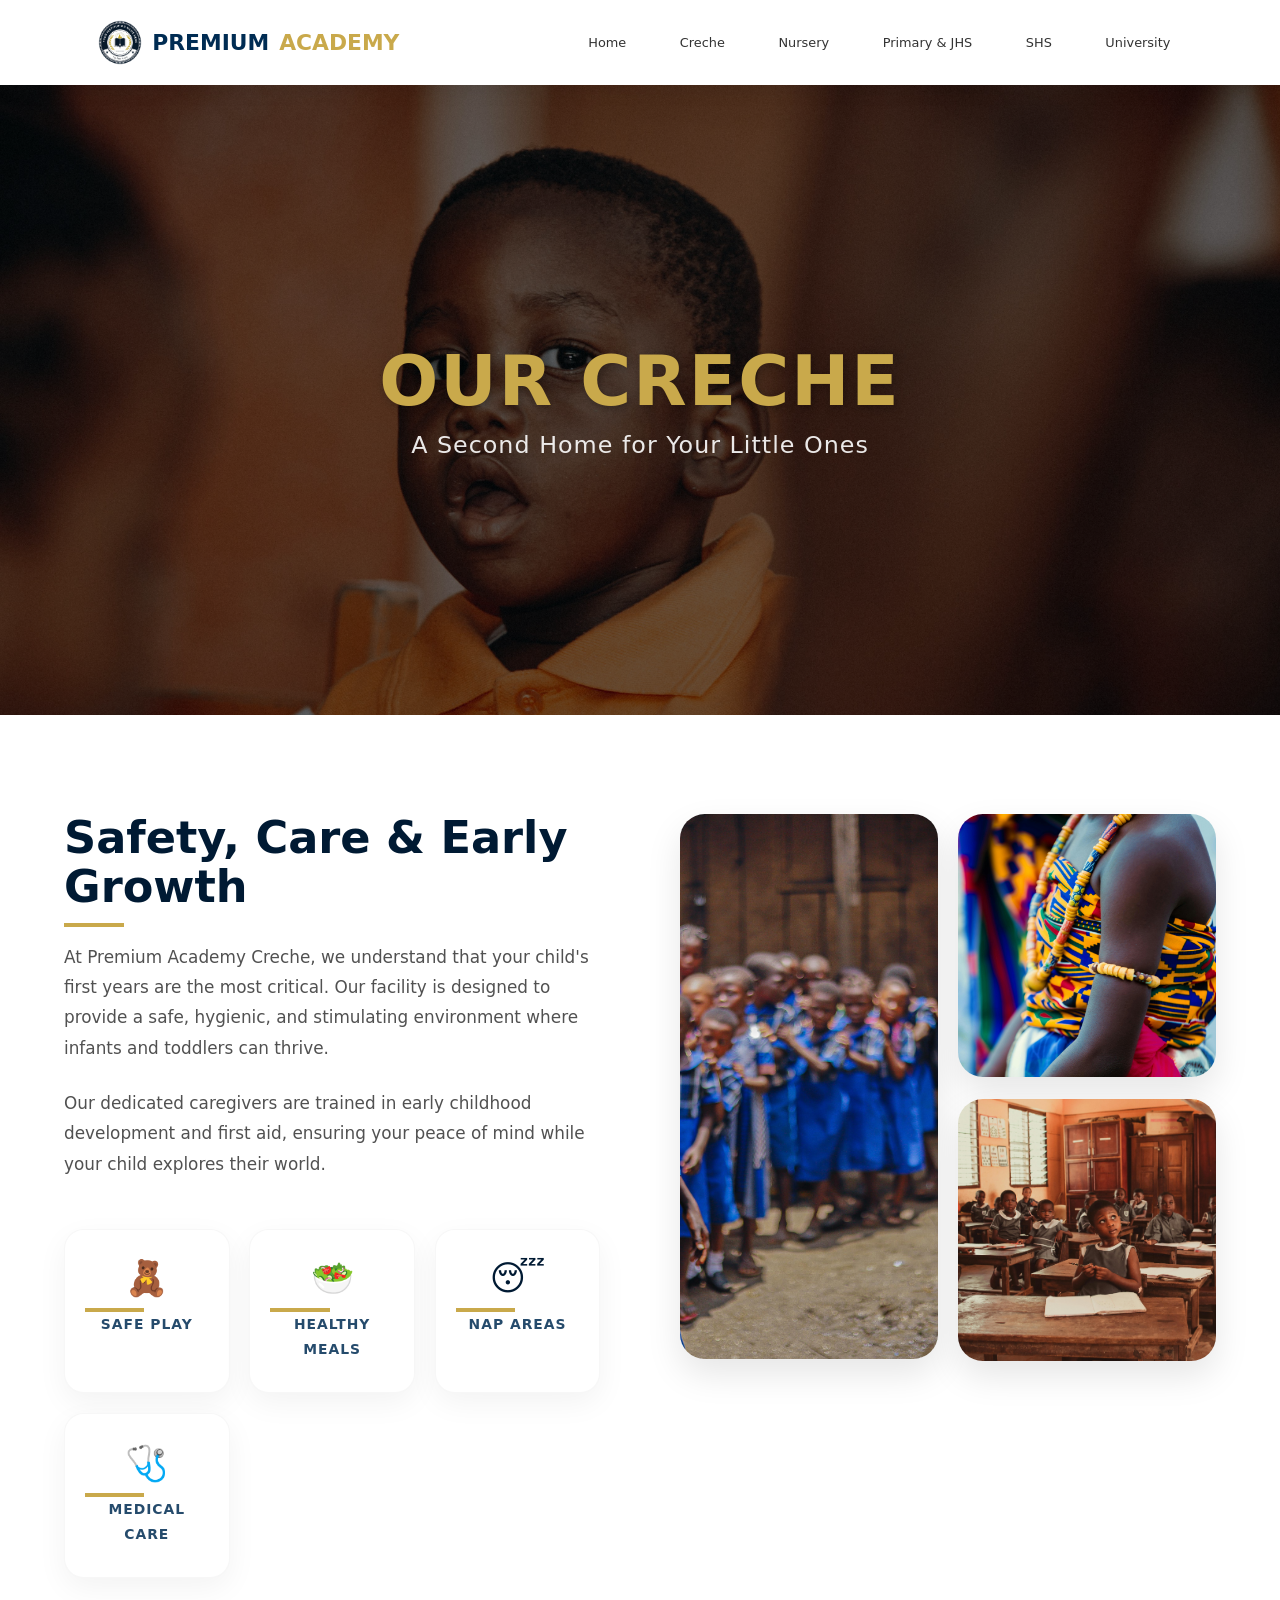
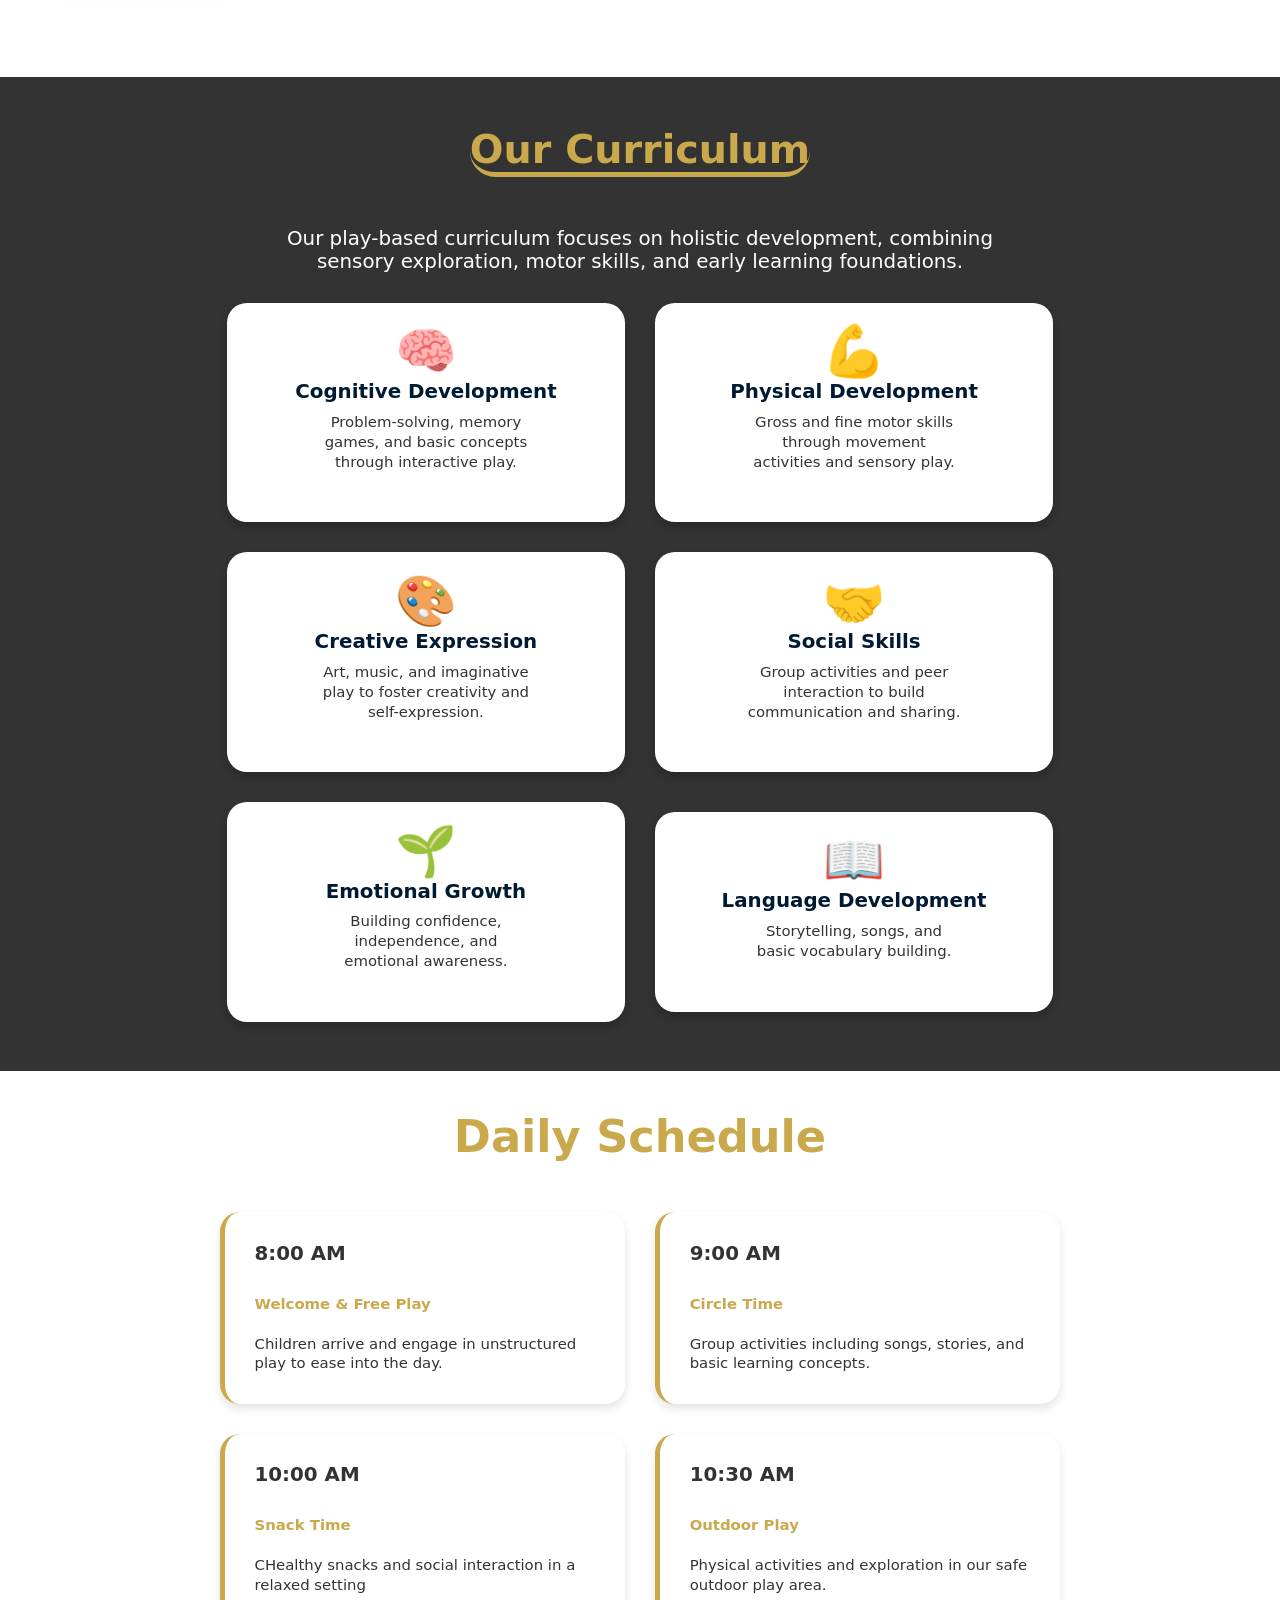
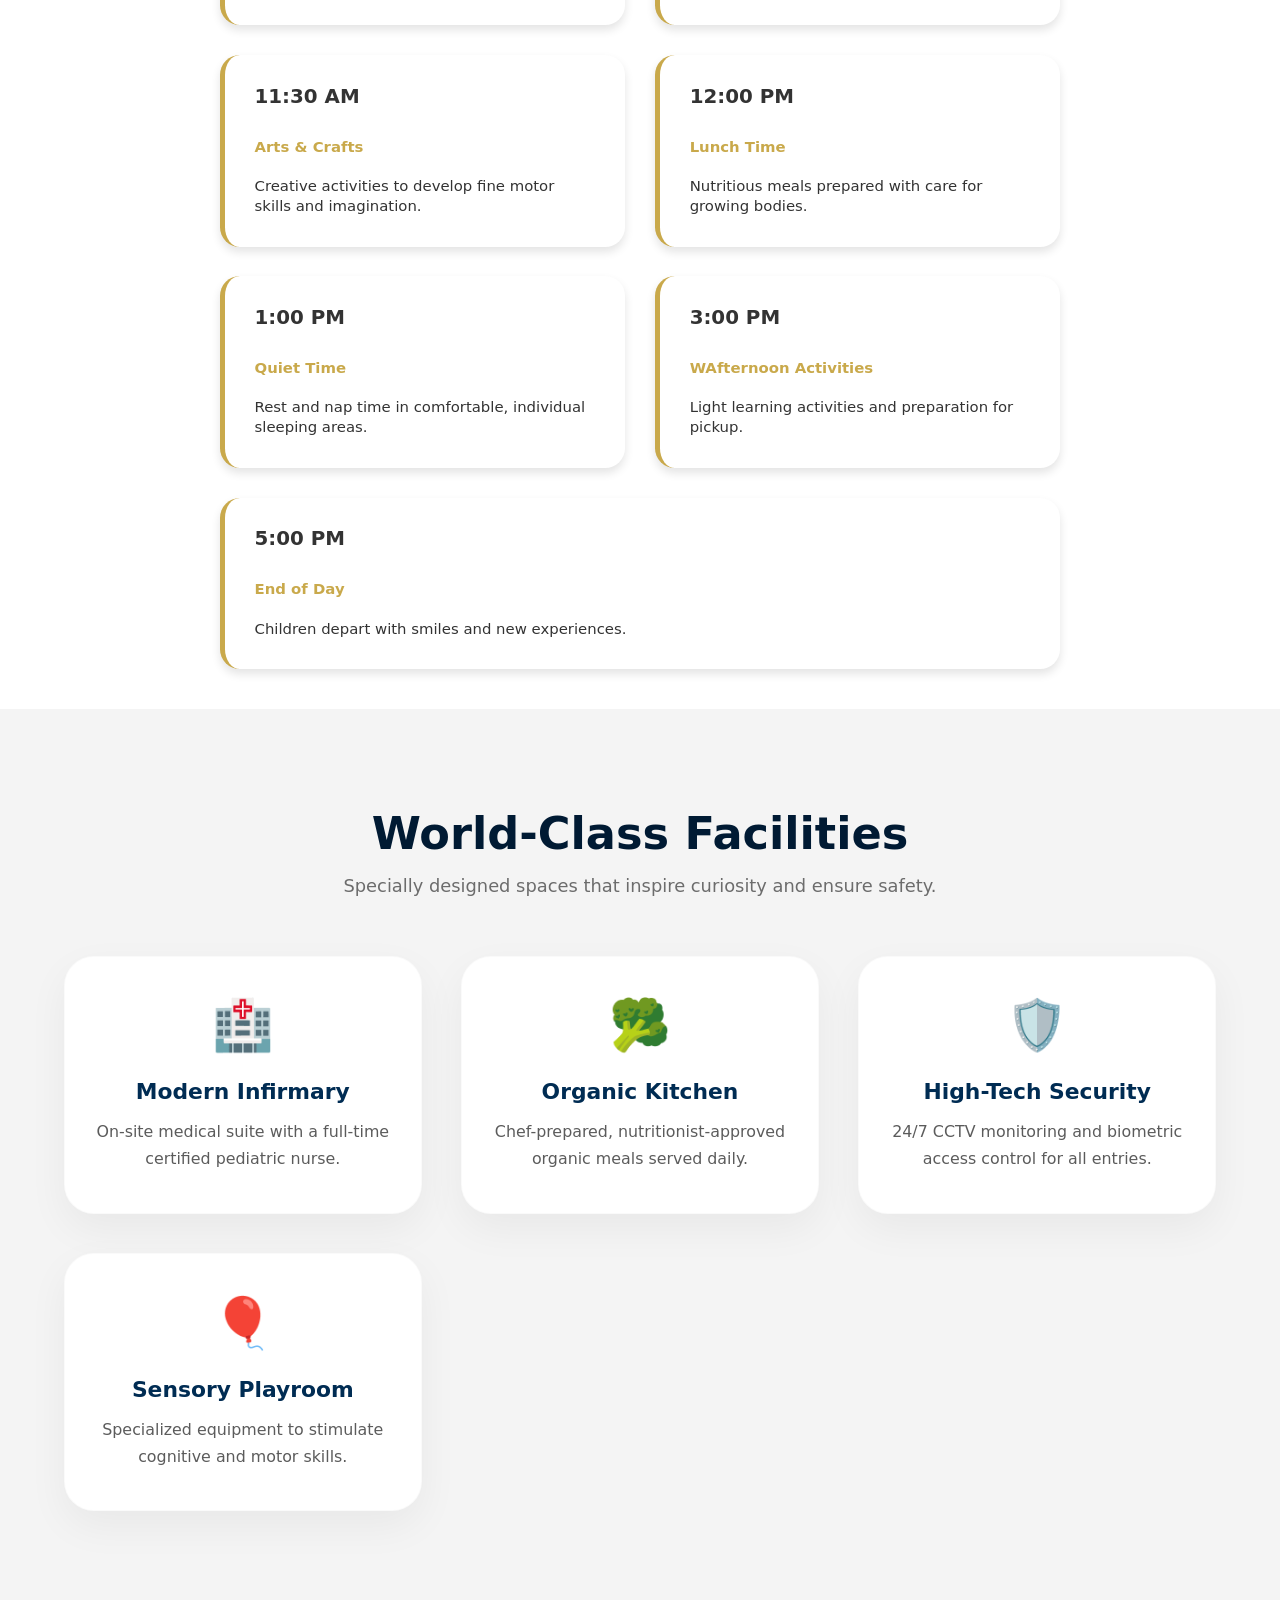
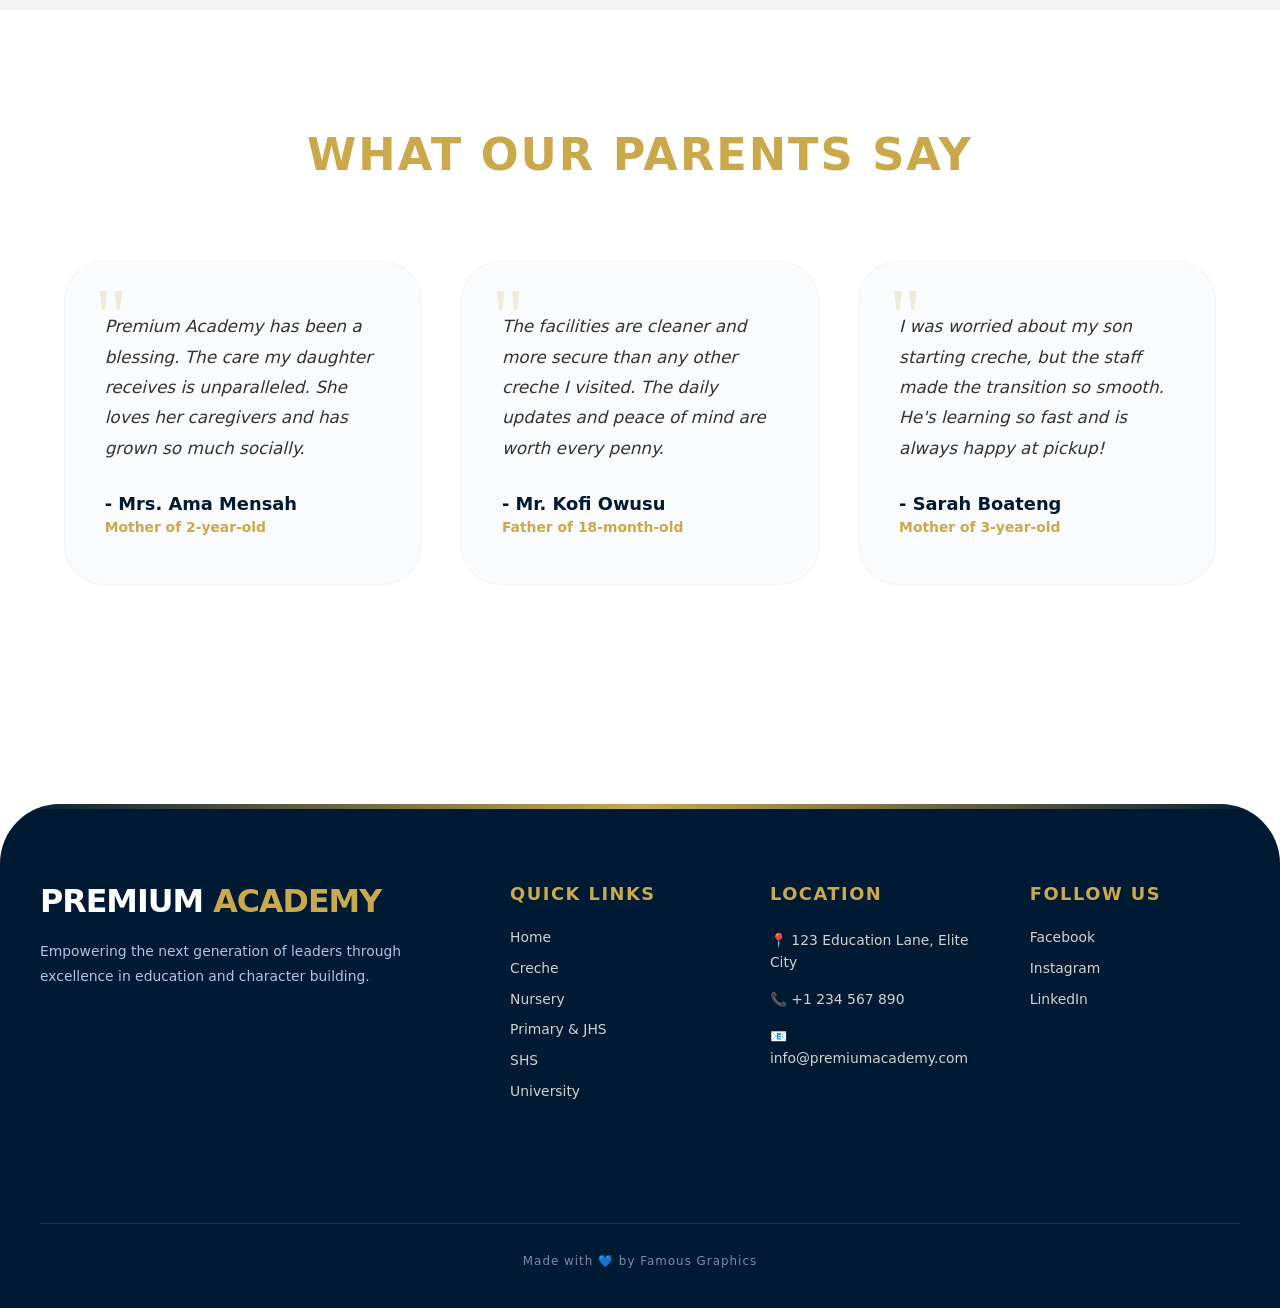
==== creche.html @ a6f564d9 "i added my creche page and all it content in it" ====
<!DOCTYPE html>
<html lang="en">
<head>
    <meta charset="UTF-8">
    <meta name="viewport" content="width=device-width, initial-scale=1.0">
    <title>PREMIUM ACADEMY | Creche - The perfect place to nurture your young ones</title>
    <link rel="stylesheet" href="css/global.css">
    <link rel="stylesheet" href="css/creche.css">
     <link rel="icon" type="image/x-icon" href="img/logo.png">
</head>
<body>
    <nav>
        <div class="navItems">
            <div class="brand">
                <a href="index.html"><img src="img/logo.png" alt="">PREMIUM <span>ACADEMY</span> </a>
            </div>

            <ul id="navlinks">
                <li><a href="index.html">Home</a></li>
                <li><a href="creche.html">Creche</a></li>
                <li><a href="#">Nursery</a></li>
                <li><a href="#">Primary & JHS</a></li>
                <li><a href="#">SHS</a></li>
                <li><a href="#">University</a></li>
            </ul>
            <div id="openBtn"><img src="img/menu.png" alt=""></div>
        </div>
    </nav>

    <header>
        <div class="heroSection">
            <h1>Our Creche</h1>
            <p>A Second Home for Your Little Ones</p>
        </div>
    </header>

    <main>
        <div class="allInfo">
        <div class="info">
            <span>Safety, Care & Early Growth</span>
            <p>At Premium Academy Creche, we understand that your child's first years are the most critical. Our facility is designed to provide a safe, hygienic, and stimulating environment where infants and toddlers can thrive.</p>

            <p>Our dedicated caregivers are trained in early childhood development and first aid, ensuring your peace of mind while your child explores their world.</p>

            <div class="care">
                <div class="care1">
                    <span>🧸</span>
                    <p>Safe Play</p>
                </div>
                <div class="care1">
                    <span>🥗</span>
                    <p>Healthy Meals</p>
                </div>
                <div class="care1">
                    <span>😴</span>
                    <p>Nap Areas</p>
                </div>
                <div class="care1">
                    <span>🩺</span>
                    <p>Medical Care</p>
                </div>
            </div>
        </div>

        <div class="images">
           <div class="image1">
             <img src="img/creceh.jpg" alt="Safe and stimulating environment for kids">
           </div>
            <div class="image2">
                <img src="img/creche2.jpg" alt="Happy toddlers learning together">
            </div>
            <div class="image3">
                <img src="img/creche3.jpg" alt="Focused play and development">
            </div>
        </div>
        </div>
    </main>

<div class="curriculum">
    <h2>Our Curriculum</h2>
    <p class="text">Our play-based curriculum focuses on holistic development, combining sensory exploration, motor skills, and early learning foundations.</p>

    <div class="curriculumCards">
        <div class="card card2">
            <span>🧠</span>
            <h3>Cognitive Development</h3>
            <p>Problem-solving, memory games, and basic concepts through interactive play.</p>
        </div>
        <div class="card card2">
            <span>💪</span>
            <h3>Physical Development</h3>
            <p>Gross and fine motor skills through movement activities and sensory play.</p>
        </div>
        <div class="card card2">
            <span>🎨</span>
            <h3>Creative Expression</h3>
            <p>Art, music, and imaginative play to foster creativity and self-expression.</p>
        </div>
        <div class="card card2">
            <span>🤝</span>
            <h3>Social Skills</h3>
            <p>Group activities and peer interaction to build communication and sharing.</p>
        </div>
        <div class="card card2">
            <span>🌱</span>
            <h3>Emotional Growth</h3>
            <p>Building confidence, independence, and emotional awareness.</p>
        </div>
        <div class="card card2">
            <span>📖</span>
            <h3>Language Development</h3>
            <p>Storytelling, songs, and basic vocabulary building.</p>
        </div>
    </div>
</div>

<div class="timetable">
    <h4>Daily Schedule</h4>
    <div class="tables">
        <div class="tableInfo">
            <span class="time">8:00 AM</span>
            <p class="activity">Welcome & Free Play</p>
            <p>Children arrive and engage in unstructured play to ease into the day.</p>
        </div>
        <div class="tableInfo">
            <span class="time">9:00 AM</span>
            <p class="activity">Circle Time</p>
            <p>Group activities including songs, stories, and basic learning concepts.</p>
        </div>
        <div class="tableInfo">
            <span class="time">10:00 AM</span>
            <p class="activity">Snack Time</p>
            <p>CHealthy snacks and social interaction in a relaxed setting</p>
        </div>
        <div class="tableInfo">
            <span class="time">10:30 AM</span>
            <p class="activity">Outdoor Play</p>
            <p>Physical activities and exploration in our safe outdoor play area.</p>
        </div>
        <div class="tableInfo">
            <span class="time">11:30 AM</span>
            <p class="activity">Arts & Crafts</p>
            <p>Creative activities to develop fine motor skills and imagination.</p>
        </div>
        <div class="tableInfo">
            <span class="time">12:00 PM</span>
            <p class="activity">Lunch Time</p>
            <p>Nutritious meals prepared with care for growing bodies.</p>
        </div>
        <div class="tableInfo">
            <span class="time">1:00 PM</span>
            <p class="activity">Quiet Time</p>
            <p>Rest and nap time in comfortable, individual sleeping areas.</p>
        </div>
        <div class="tableInfo">
            <span class="time">3:00 PM</span>
            <p class="activity">WAfternoon Activities</p>
            <p>Light learning activities and preparation for pickup.</p>
        </div>
        <div class="tableInfo">
            <span class="time">5:00 PM</span>
            <p class="activity">End of Day</p>
            <p>Children depart with smiles and new experiences.</p>
        </div>
    </div>
</div>

<section class="facilities">
    <h2>World-Class Facilities</h2>
    <p class="sectionSubtitle">Specially designed spaces that inspire curiosity and ensure safety.</p>
    <div class="facilityGrid">
        <div class="facilityCard">
            <div class="facilityIcon">🏥</div>
            <h3>Modern Infirmary</h3>
            <p>On-site medical suite with a full-time certified pediatric nurse.</p>
        </div>
        <div class="facilityCard">
            <div class="facilityIcon">🥦</div>
            <h3>Organic Kitchen</h3>
            <p>Chef-prepared, nutritionist-approved organic meals served daily.</p>
        </div>
        <div class="facilityCard">
            <div class="facilityIcon">🛡️</div>
            <h3>High-Tech Security</h3>
            <p>24/7 CCTV monitoring and biometric access control for all entries.</p>
        </div>
        <div class="facilityCard">
            <div class="facilityIcon">🎈</div>
            <h3>Sensory Playroom</h3>
            <p>Specialized equipment to stimulate cognitive and motor skills.</p>
        </div>
    </div>
</section>

<section class="testimonials">
    <h5>What Our Parents Say</h5>
    <div class="testimonialContainer">
        <div class="testimonialCard">
            <div class="quote">"</div>
            <p class="testimonialText">Premium Academy has been a blessing. The care my daughter receives is unparalleled. She loves her caregivers and has grown so much socially.</p>
            <div class="parentInfo">
                <strong>- Mrs. Ama Mensah</strong>
                <span>Mother of 2-year-old</span>
            </div>
        </div>
        <div class="testimonialCard">
            <div class="quote">"</div>
            <p class="testimonialText">The facilities are cleaner and more secure than any other creche I visited. The daily updates and peace of mind are worth every penny.</p>
            <div class="parentInfo">
                <strong>- Mr. Kofi Owusu</strong>
                <span>Father of 18-month-old</span>
            </div>
        </div>
        <div class="testimonialCard">
            <div class="quote">"</div>
            <p class="testimonialText">I was worried about my son starting creche, but the staff made the transition so smooth. He's learning so fast and is always happy at pickup!</p>
            <div class="parentInfo">
                <strong>- Sarah Boateng</strong>
                <span>Mother of 3-year-old</span>
            </div>
        </div>
    </div>
</section>

    <footer>
        <div class="footerInfo">
            <div class="brandName">
                <h1>PREMIUM <span>ACADEMY</span></h1>
                <p>Empowering the next generation of leaders through excellence in education and character building.</p>
            </div>

            <div class="links">
                <h2>Quick Links</h2>
                 <ul id="navlinks">
                <li><a href="index.html">Home</a></li>
                <li><a href="creche.html">Creche</a></li>
                <li><a href="#">Nursery</a></li>
                <li><a href="#">Primary & JHS</a></li>
                <li><a href="#">SHS</a></li>
                <li><a href="#">University</a></li>
            </ul>
            </div>

            <div class="contact">
                <h3>Location</h3>
                <p class="location">📍 123 Education Lane, Elite City</p>
                <p class="call">📞 +1 234 567 890</p>
                <p>📧 info@premiumacademy.com</p>
            </div>

            <div class="socialMedia">
                <h4>Follow Us</h4>
                <a href="#">Facebook</a>
                <a href="#">Instagram</a>
                <a href="#">LinkedIn</a>
            </div>
            <p>Made with 💙  by Famous Graphics</p>
        </div>
    </footer>

    <script src="js/script.js"></script>
</body>
</html>
---- css/global.css ----
:root {
    --primary-blue: #002c53;
    --secondary-blue: #001a33;
    --primary-gold: #c9a94b;
    --accent-gold: #ffaa00;
    --white: #ffffff;
    --light-gray: #f4f4f4;
    --text-dark: #333333;
    --text-muted: #b0c4de;
    --transition: all 0.4s cubic-bezier(0.165, 0.84, 0.44, 1);
    scroll-behavior: smooth;
}

*{
    padding: 0;
    margin: 0;
    box-sizing: border-box;
}

body{
    background-color: var(--white);
    font-family: system-ui, -apple-system, BlinkMacSystemFont, 'Segoe UI', Roboto, Oxygen, Ubuntu, Cantarell, 'Open Sans', 'Helvetica Neue', sans-serif;
    list-style: none;
    color: var(--text-dark);
}

html{
    font-size: 76%;
}

nav{
    background-color: rgba(255, 255, 255, 0.9);
    backdrop-filter: blur(16px);
    display: flex;
    justify-content: space-between;
    gap: 3rem;
    align-items: center;
    width: 100%;
    position: sticky;
    top: 0;
    z-index: 100;
    box-shadow: 0 2px 20px 0 rgba(0, 0, 0, 0.1);
}

.navItems{
    display: flex;
    justify-content: space-evenly;
    gap: 10rem;
    align-items: center;
    padding: 20px;
    width: 100%;
}

.brand a{
    display: flex;
    justify-content: center;
    align-items: center;
    text-decoration: none;
    font-weight: 900;
    font-size: 2.2rem;
    gap: 1rem;
    color: var(--primary-blue);
}

.brand span{
    color: var(--primary-gold);
}

.brand img{
    height: 4.5rem;
}

nav ul{
    list-style-type: none;
    display: flex;
    justify-content: space-between;
    gap: 3rem;
    align-items: center;
}

nav ul li a{
    text-decoration: none;
    color: var(--text-dark);
    font-size: 1.3rem;
    font-weight: 500;
    padding: 0.8rem 1.2rem;
    transition: var(--transition);
}

nav ul li a:hover{
    /* color: var(--white); */
    /* background-color: var(--primary-gold); */
    border-bottom: 5px solid var(--accent-gold);
    /* border-radius: 0.5rem; */
}

#openBtn, #closeBtn{
    display: none;
}

#openBtn img, #closeBtn img{
    height: 3rem;
}

footer {
    background-color: var(--secondary-blue);
    color: var(--white);
    padding: 8rem 2rem 4rem;
    margin-top: 10rem;
    border-top-left-radius: 6rem;
    border-top-right-radius: 6rem;
    position: relative;
    overflow: hidden;
}

footer::before {
    content: '';
    position: absolute;
    top: 0;
    left: 0;
    width: 100%;
    height: 5px;
    background: linear-gradient(90deg, transparent, var(--primary-gold), transparent);
}

.footerInfo {
    display: flex;
    justify-content: space-between;
    flex-wrap: wrap;
    gap: 5rem;
    max-width: 1200px;
    margin: 0 auto;
}

.brandName {
    flex: 2;
    min-width: 300px;
}

.brandName h1 {
    font-size: 3.2rem;
    margin-bottom: 2rem;
    font-weight: 800;
    letter-spacing: -1px;
    color: var(--white);
}

.brandName h1 span {
    color: var(--primary-gold);
}

.brandName p {
    font-size: 1.4rem;
    line-height: 1.8;
    color: var(--text-muted);
    max-width: 450px;
}

.links, .contact, .socialMedia {
    flex: 1;
    min-width: 200px;
}

.links h2, .contact h3, .socialMedia h4 {
    font-size: 1.8rem;
    margin-bottom: 2.5rem;
    color: var(--primary-gold);
    font-weight: 600;
    text-transform: uppercase;
    letter-spacing: 1.5px;
}

.links ul {
    list-style: none;
}

.links ul li {
    margin-bottom: 1.5rem;
}

.links ul li a {
    color: #d1d1d1;
    text-decoration: none;
    font-size: 1.4rem;
    transition: var(--transition);
}

.links ul li a:hover {
    color: var(--primary-gold);
    padding-left: 10px;
}

.contact p {
    font-size: 1.4rem;
    margin-bottom: 1.5rem;
    line-height: 1.6;
    color: #d1d1d1;
    display: flex;
    align-items: center;
    gap: 1.2rem;
}

.socialMedia a {
    display: block;
    color: #d1d1d1;
    text-decoration: none;
    font-size: 1.4rem;
    margin-bottom: 1.5rem;
    transition: var(--transition);
}

.socialMedia a:hover {
    color: var(--primary-gold);
}

.footerInfo > p:last-child {
    width: 100%;
    text-align: center;
    margin-top: 6rem;
    padding-top: 3rem;
    border-top: 1px solid rgba(255, 255, 255, 0.1);
    color: #7a8ba3;
    font-size: 1.2rem;
    letter-spacing: 1px;
}

@media (min-width: 144.1rem) {
  html { font-size: 68%; }
}

@media (min-width: 102.5rem) and (max-width: 144rem) {
  html { font-size: 62.5%; }
}

@media (min-width: 76.9rem) and (max-width: 102.4rem) {
  html { font-size: 62%; }
}

@media (min-width: 64.1rem) and (max-width: 76.8rem) {
  html { font-size: 61%; }
}

@media (max-width: 64rem) {
    html { font-size: 60%; }
    #openBtn{
        display: block;
    }
    nav{
        position: relative;
    }
    .navItems {
        justify-content: space-between;
        gap: 0;
        padding: 1.5rem 2rem;
    }
    nav ul{
        margin-left: auto;
        position: absolute;
        top: 100%;
        left: 0;
        right: 0;
        display: none;
        flex-direction: column;
        background-color: var(--white);
        z-index: 100;
        width: 25rem;
        padding: 2rem;
        border-radius: 0 0 1.5rem 1.5rem;
        box-shadow: 0 10px 20px rgba(0,0,0,0.1);
        text-align: left;
    }
    
    nav ul.active{
        display: flex;
    }

    nav ul li {
        width: 100%;
        margin-bottom: 1rem;
    }

    nav ul li a {
        display: block;
        font-size: 1.8rem;
    }
    
    #closeBtn.show{
        display: block;
    }
    .brandName {
        flex: 1 1 100%;
        text-align: center;
    }
    .brandName p {
        margin: 0 auto;
    }
    .footerInfo {
        gap: 4rem;
    }
}

@media (max-width: 48rem) {
    html { font-size: 55%; }
    .links, .contact, .socialMedia {
        flex: 1 1 45%;
    }
}

@media (max-width: 30rem) {
    html { font-size: 55%; }
    .brand a {
        font-size: 1.8rem;
    }
    .brand img {
        height: 3.5rem;
    }
    .links, .contact, .socialMedia {
        flex: 1 1 100%;
        text-align: center;
    }
    .contact p {
        justify-content: center;
    }
    .footerInfo {
        gap: 3rem;
    }
}

@media (max-width: 22.5rem) {
    html { font-size: 50%; }
}
---- css/creche.css ----
/* --- Creche Page Styles --- */

header {
    display: flex;
    justify-content: center;
    align-items: center;
    height: 70vh;
    background-image: url(../img/crechehero.jpg);
    background-position: center;
    background-size: cover;
    background-repeat: no-repeat;
    background-attachment: fixed;
    background-color: rgba(0, 0, 0, 0.6);
    background-blend-mode: overlay;
    color: var(--white);
    text-align: center;
    padding: 0 2rem;
}

.heroSection h1 {
    font-size: clamp(4rem, 8vw, 7rem);
    font-weight: 900;
    color: var(--primary-gold);
    text-transform: uppercase;
    letter-spacing: 2px;
    margin-bottom: 1rem;
    text-shadow: 2px 2px 10px rgba(0, 0, 0, 0.3);
}

.heroSection p {
    font-size: clamp(1.8rem, 3vw, 2.4rem);
    font-weight: 300;
    letter-spacing: 1px;
    color: var(--white);
    opacity: 0.9;
}

main {
    padding: 10rem 5%;
    max-width: 1400px;
    margin: 0 auto;
}

.allInfo {
    display: flex;
    gap: 8rem;
    align-items: flex-start;
    justify-content: space-between;
}

.info {
    flex: 1;
    max-width: 600px;
}

.info span {
    display: block;
    font-size: clamp(3rem, 5vw, 4.5rem);
    font-weight: 800;
    color: var(--secondary-blue);
    line-height: 1.1;
    margin-bottom: 3rem;
    position: relative;
}

.info span::after {
    content: '';
    position: absolute;
    bottom: -1.5rem;
    left: 0;
    width: 6rem;
    height: 4px;
    background-color: var(--primary-gold);
}

.info p {
    font-size: 1.7rem;
    line-height: 1.8;
    color: var(--text-dark);
    margin-bottom: 2.5rem;
    opacity: 0.85;
}

.care {
    display: grid;
    grid-template-columns: repeat(auto-fit, minmax(140px, 1fr));
    gap: 2rem;
    margin-top: 5rem;
}

.care1 {
    padding: 3rem 2rem;
    background-color: var(--white);
    border-radius: 2rem;
    text-align: center;
    box-shadow: 0 10px 30px rgba(0, 0, 0, 0.05);
    transition: var(--transition);
    border: 1px solid rgba(0, 0, 0, 0.03);
}

.care1:hover {
    transform: translateY(-10px);
    box-shadow: 0 20px 40px rgba(0, 0, 0, 0.1);
    border-color: var(--primary-gold);
}

.care1 span {
    display: block;
    font-size: 3.5rem;
    margin-bottom: 1.5rem;
}

.care1 p {
    font-size: 1.4rem;
    font-weight: 700;
    color: var(--primary-blue);
    margin-bottom: 0;
    text-transform: uppercase;
    letter-spacing: 1px;
}

/* --- Image Gallery --- */
.images {
    flex: 1;
    display: grid;
    grid-template-columns: repeat(2, 1fr);
    gap: 2rem;
}

.images img {
    width: 100%;
    height: 100%;
    object-fit: cover;
    border-radius: 2.5rem;
    box-shadow: 0 15px 35px rgba(0, 0, 0, 0.1);
    transition: var(--transition);
}

.images img:hover {
    transform: scale(1.03);
}

.image1 {
    grid-row: span 2;
}

.image1 img {
    height: 55rem;
}

.image2 img, .image3 img {
    height: 26.5rem;
}

.curriculum{
    display: flex;
    justify-content: center;
    flex-direction: column;
    padding: 5rem;
    align-items: center;
    text-align: center;
    flex-wrap: wrap;
     background-image: url(../img/creche2.jpg);
    background-position: center;
    background-size: cover;
    background-repeat: no-repeat;
    background-color: rgba(0, 0, 0, 0.801);
    background-blend-mode: overlay;
    background-attachment: fixed;
}

.curriculum p{
    font-size: 2rem;
    margin-bottom: 3rem;
    max-width: 60%;
}

.curriculumCards{
    display: flex;
    justify-content: space-between;
    align-items: center;
    gap: 3rem;
    max-width: 70%;
    flex-wrap: wrap;
}

.card{
    background-color: rgb(255, 255, 255);
    padding: 2rem;
    border-radius: 2rem;
    height: auto;
    width: auto;
    flex-grow: 1;
    display: flex;
    justify-content: center;
    align-items: center;
    flex-direction: column;
    flex-wrap: wrap;
    box-shadow: 0 05px 10px 0 rgba(0, 0, 0, 0.213);
}
.card2{
    width: 30rem;
    flex-grow: 1;
}

.text{
    color: var(--white);
}
.curriculum h2{
    font-size: 4rem;
    color: var(--primary-gold);
    margin-bottom: 5rem;
    border-bottom: 5px solid var(--primary-gold);
    border-radius: 10rem;
    font-weight: 800;
}

.curriculumCards span{
    font-size: 5rem;
}

.curriculumCards h3{
    font-size: 2rem;
    color: var(--secondary-blue);
    margin-bottom: 1rem;
}

.curriculumCards p{
    font-size: 1.5rem;
    line-height: 2rem;
}

.timetable{
    display: flex;
    justify-content: center;
    align-items: center;
    padding: 4rem;
    flex-direction: column;
}

.timetable h4{
    font-weight: 800;
    font-size: 4.5rem;
    color: var(--primary-gold);
    margin-bottom: 5rem;
}

.tables{
    display: flex;
    justify-content: space-between;
    align-items: center;
    gap: 3rem;
    max-width: 70%;
    flex-wrap: wrap;
}

.tableInfo{
    padding: 3rem;
    background-color: rgb(255, 255, 255);
    border-radius: 2rem;
    display: flex;
    justify-content: center;
    align-items: flex-start;
    flex-direction: column;
    width: 35rem;
    border-left: 5px solid var(--primary-gold);
    box-shadow: 0 05px 10px 0 rgba(0, 0, 0, 0.109);
    flex-grow: 1;
}

.time{
    font-size: 2rem;
    font-weight: 800;
    color: var(--text-dark);
    margin-bottom: 3rem;
}

.activity{
    font-size: 1.5rem;
    font-weight: 600;
    color: var(--primary-gold);
    margin-bottom: 2rem;
}

.tableInfo p{
    font-size: 1.5rem;
    line-height: 2rem;
}

/* --- Facilities Section --- */
.facilities {
    padding: 10rem 5%;
    background-color: var(--light-gray);
    text-align: center;
}

.facilities h2 {
    font-size: clamp(3rem, 5vw, 4.5rem);
    color: var(--secondary-blue);
    font-weight: 800;
    margin-bottom: 1.5rem;
}

.sectionSubtitle {
    font-size: 1.8rem;
    color: var(--text-dark);
    opacity: 0.7;
    margin-bottom: 6rem;
}

.facilityGrid {
    display: grid;
    grid-template-columns: repeat(auto-fit, minmax(280px, 1fr));
    gap: 4rem;
    max-width: 1200px;
    margin: 0 auto;
}

.facilityCard {
    background-color: var(--white);
    padding: 4rem 3rem;
    border-radius: 3rem;
    box-shadow: 0 15px 40px rgba(0, 0, 0, 0.05);
    transition: var(--transition);
    border: 1px solid rgba(0, 0, 0, 0.02);
}

.facilityCard:hover {
    transform: translateY(-15px);
    box-shadow: 0 25px 50px rgba(0, 0, 0, 0.1);
}

.facilityIcon {
    font-size: 5rem;
    margin-bottom: 2.5rem;
}

.facilityCard h3 {
    font-size: 2.2rem;
    color: var(--primary-blue);
    margin-bottom: 1.5rem;
    font-weight: 700;
}

.facilityCard p {
    font-size: 1.6rem;
    line-height: 1.7;
    color: var(--text-dark);
    opacity: 0.8;
}

/* --- Testimonials Section --- */
.testimonials {
    padding: 12rem 5%;
    background-color: var(--white);
    text-align: center;
}

.testimonials h5 {
    font-size: clamp(3rem, 5vw, 4.5rem);
    color: var(--primary-gold);
    font-weight: 800;
    margin-bottom: 8rem;
    text-transform: uppercase;
    letter-spacing: 2px;
}

.testimonialContainer {
    display: grid;
    grid-template-columns: repeat(auto-fit, minmax(320px, 1fr));
    gap: 4rem;
    max-width: 1300px;
    margin: 0 auto;
}

.testimonialCard {
    background-color: #fafbfc;
    padding: 5rem 4rem;
    border-radius: 4rem;
    position: relative;
    text-align: left;
    transition: var(--transition);
    border: 1px solid rgba(0, 0, 0, 0.03);
}

.testimonialCard:hover {
    background-color: var(--white);
    box-shadow: 0 20px 60px rgba(0, 0, 0, 0.08);
}

.quote {
    font-size: 8rem;
    color: var(--primary-gold);
    position: absolute;
    top: 1rem;
    left: 3rem;
    font-family: serif;
    opacity: 0.2;
}

.testimonialText {
    font-size: 1.7rem;
    line-height: 1.8;
    color: var(--text-dark);
    font-style: italic;
    margin-bottom: 3rem;
    position: relative;
    z-index: 1;
}

.parentInfo {
    display: flex;
    flex-direction: column;
    gap: 0.5rem;
}

.parentInfo strong {
    font-size: 1.8rem;
    color: var(--secondary-blue);
}

.parentInfo span {
    font-size: 1.4rem;
    color: var(--primary-gold);
    font-weight: 600;
}

/* --- Responsive Design --- */

@media (max-width: 1024px) {
    .allInfo {
        flex-direction: column;
        gap: 6rem;
        align-items: center;
    }

    .info {
        max-width: 800px;
        text-align: center;
    }

    .info span::after {
        left: 50%;
        transform: translateX(-50%);
    }

    .images {
        width: 100%;
        max-width: 800px;
    }
    .curriculum p{
        max-width: 90%;
    }
    .curriculumCards, .tables {
        max-width: 95%;
    }
}

@media (max-width: 600px) {
    main {
        padding: 6rem 5%;
    }

    .care {
        grid-template-columns: repeat(2, 1fr);
    }

    .image1 img {
        height: 40rem;
    }

    .image2 img, .image3 img {
        height: 19rem;
    }
    
    .images {
        gap: 1.5rem;
    }

    .curriculum, .timetable, .facilities, .testimonials {
        padding: 8rem 5%;
    }

    .testimonialCard {
        padding: 4rem 2.5rem;
    }
}

@media (max-width: 400px) {
    .care {
        grid-template-columns: 1fr;
    }
    
    .images {
        grid-template-columns: 1fr;
    }
    
    .image1 {
        grid-row: auto;
    }

    .testimonialContainer {
        grid-template-columns: 1fr;
    }
}
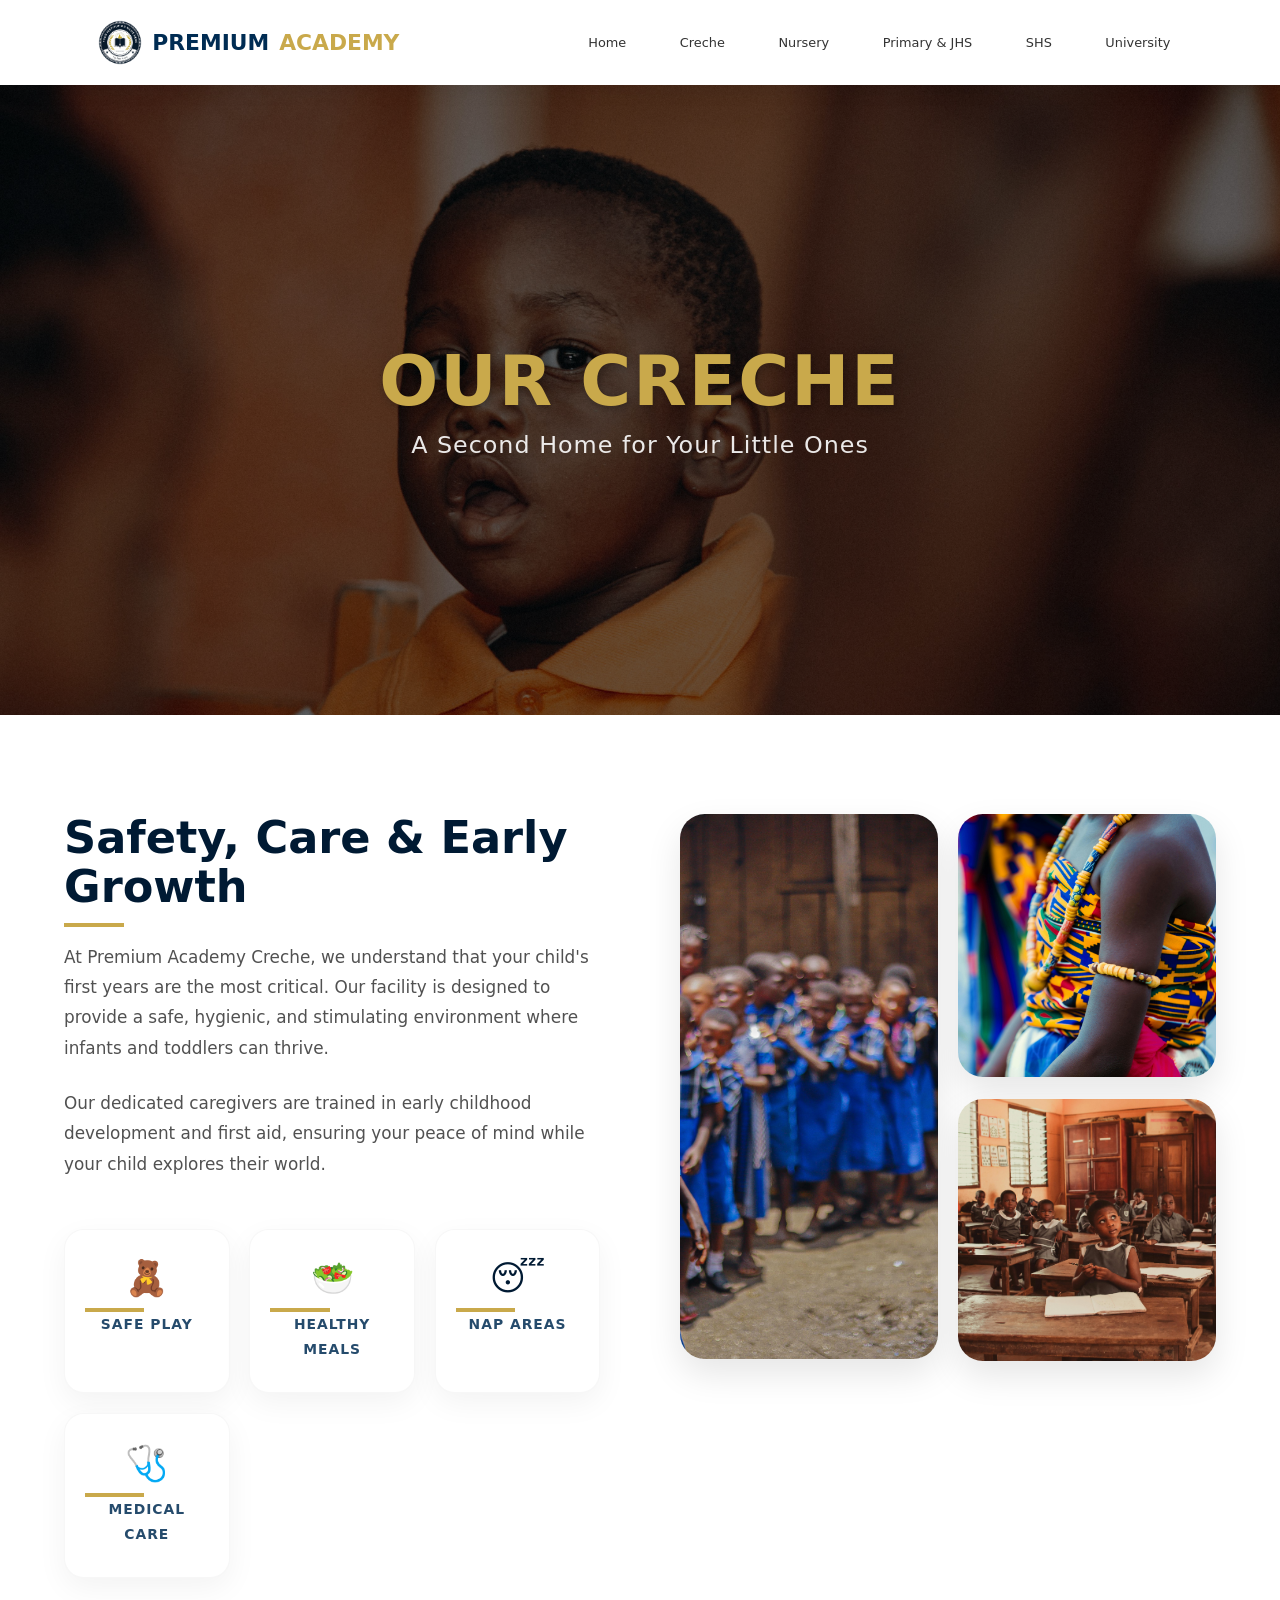
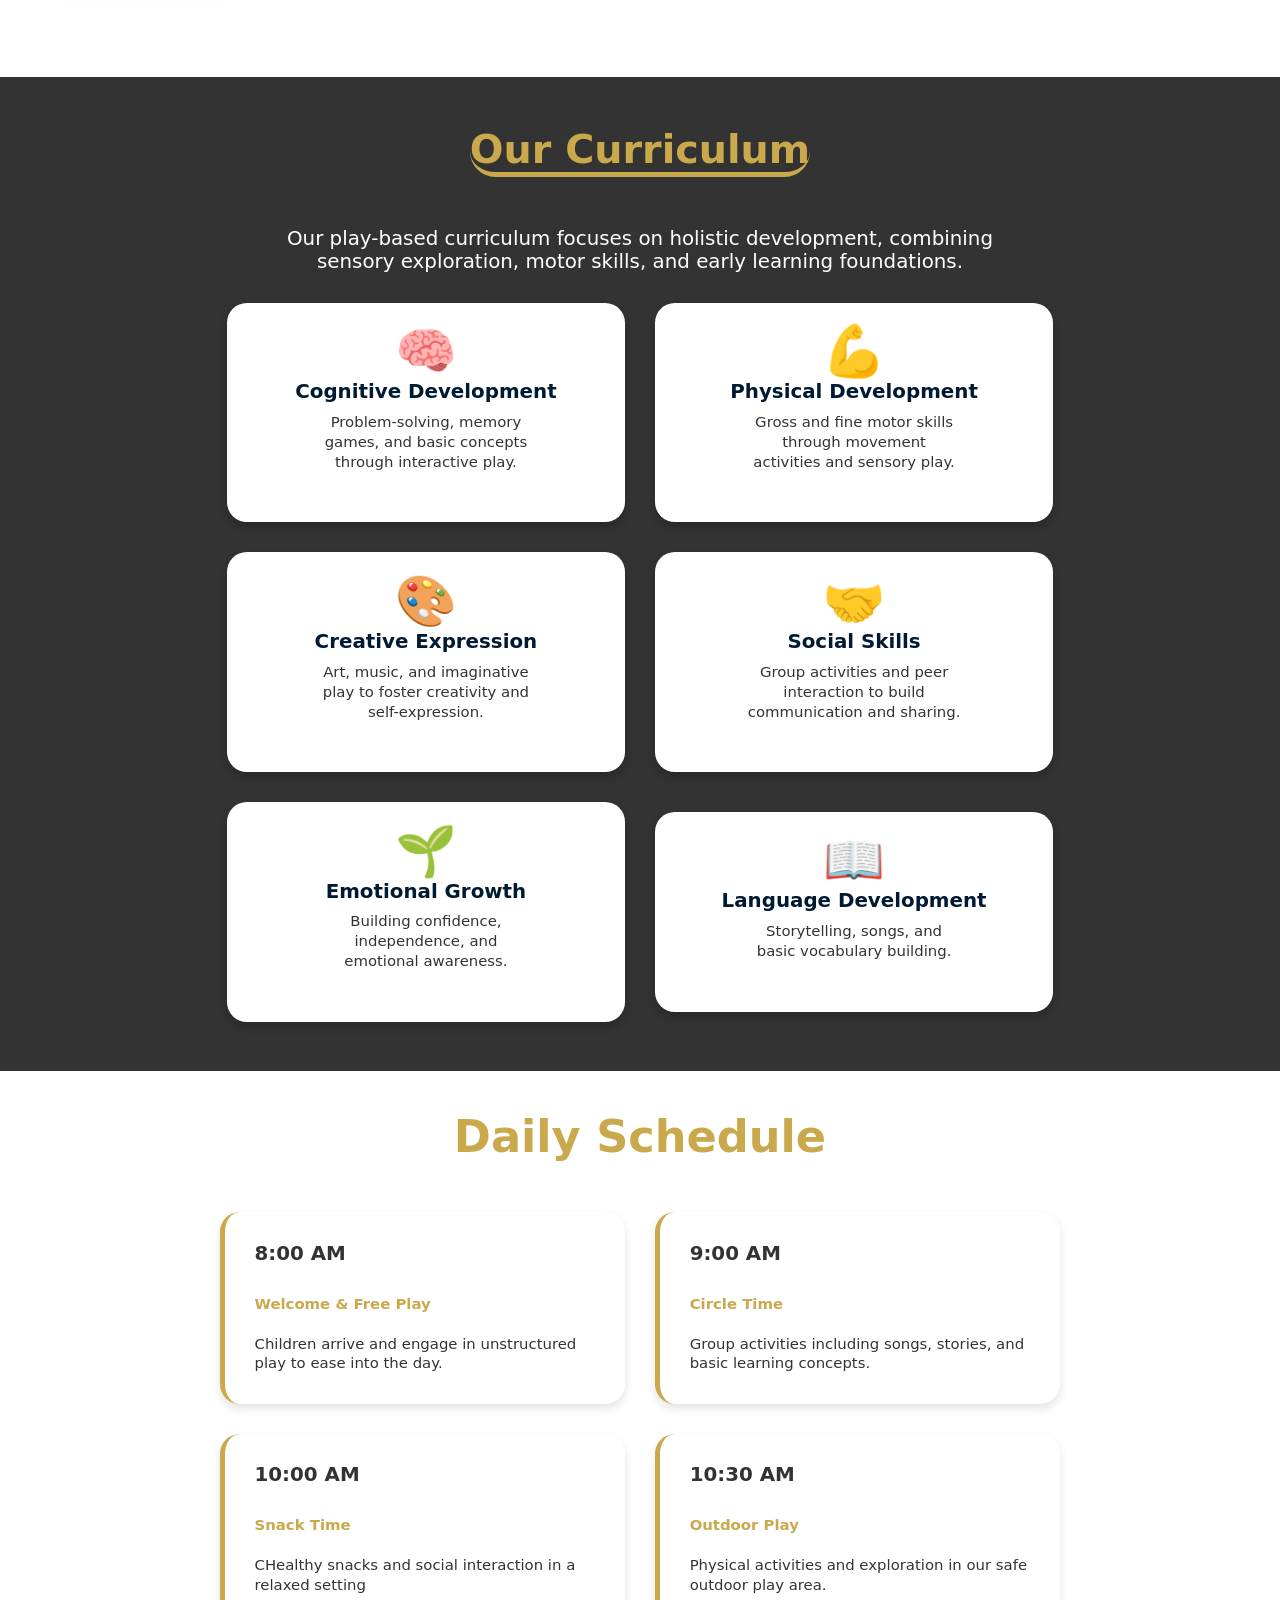
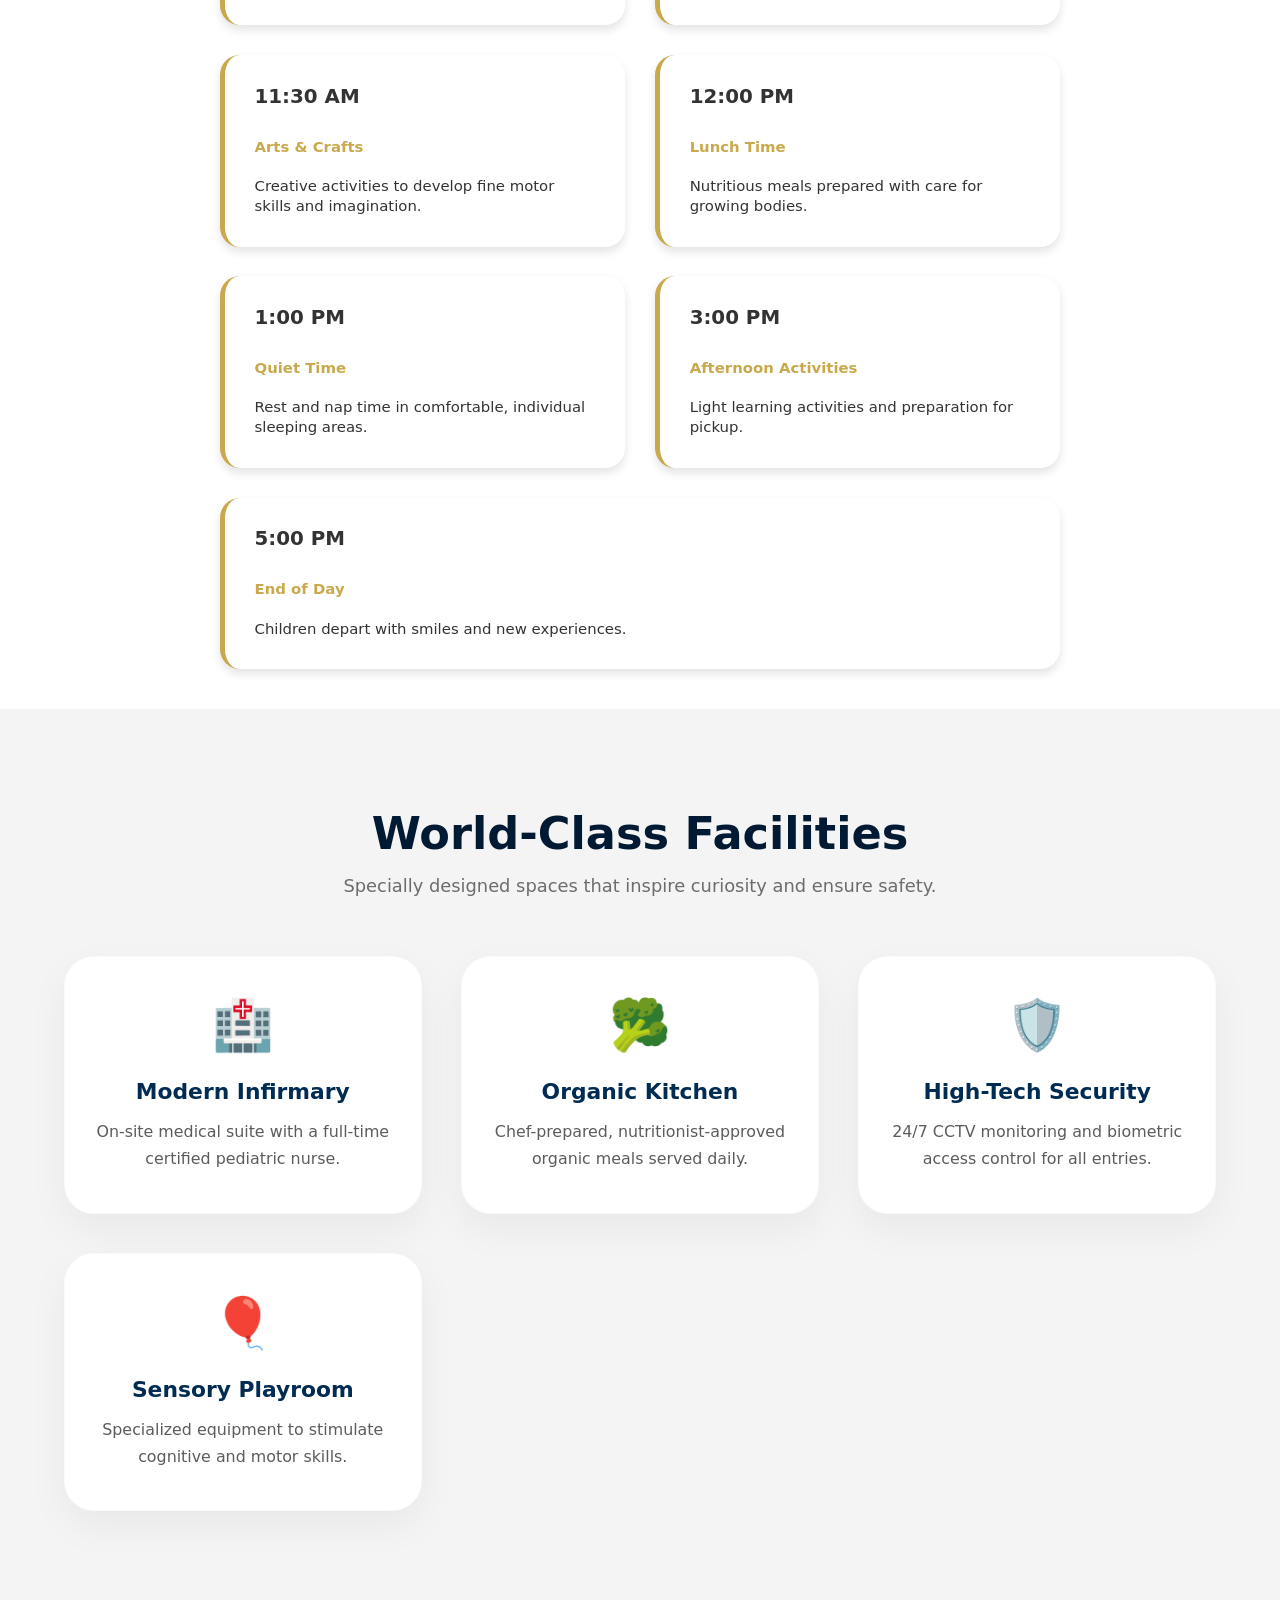
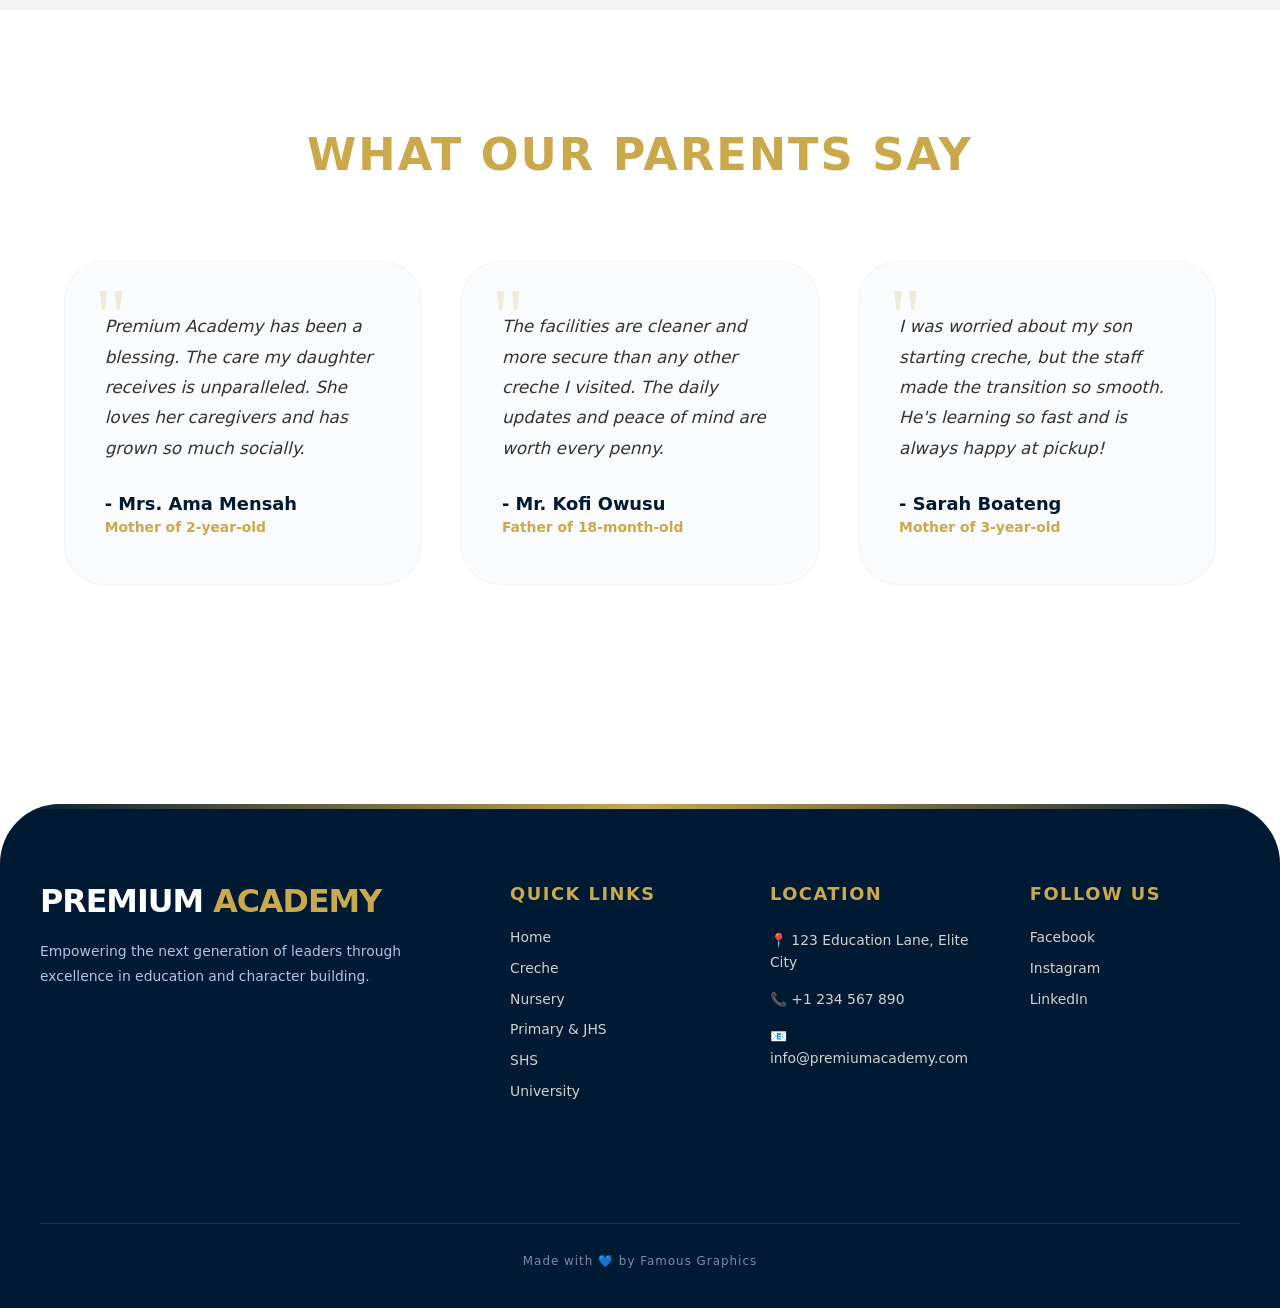
==== commit bb9bc9ee: "corrected the spelling of afternoon from wafternoon" ====
--- a/creche.html
+++ b/creche.html
@@ -154,7 +154,7 @@
         </div>
         <div class="tableInfo">
             <span class="time">3:00 PM</span>
-            <p class="activity">WAfternoon Activities</p>
+            <p class="activity">Afternoon Activities</p>
             <p>Light learning activities and preparation for pickup.</p>
         </div>
         <div class="tableInfo">
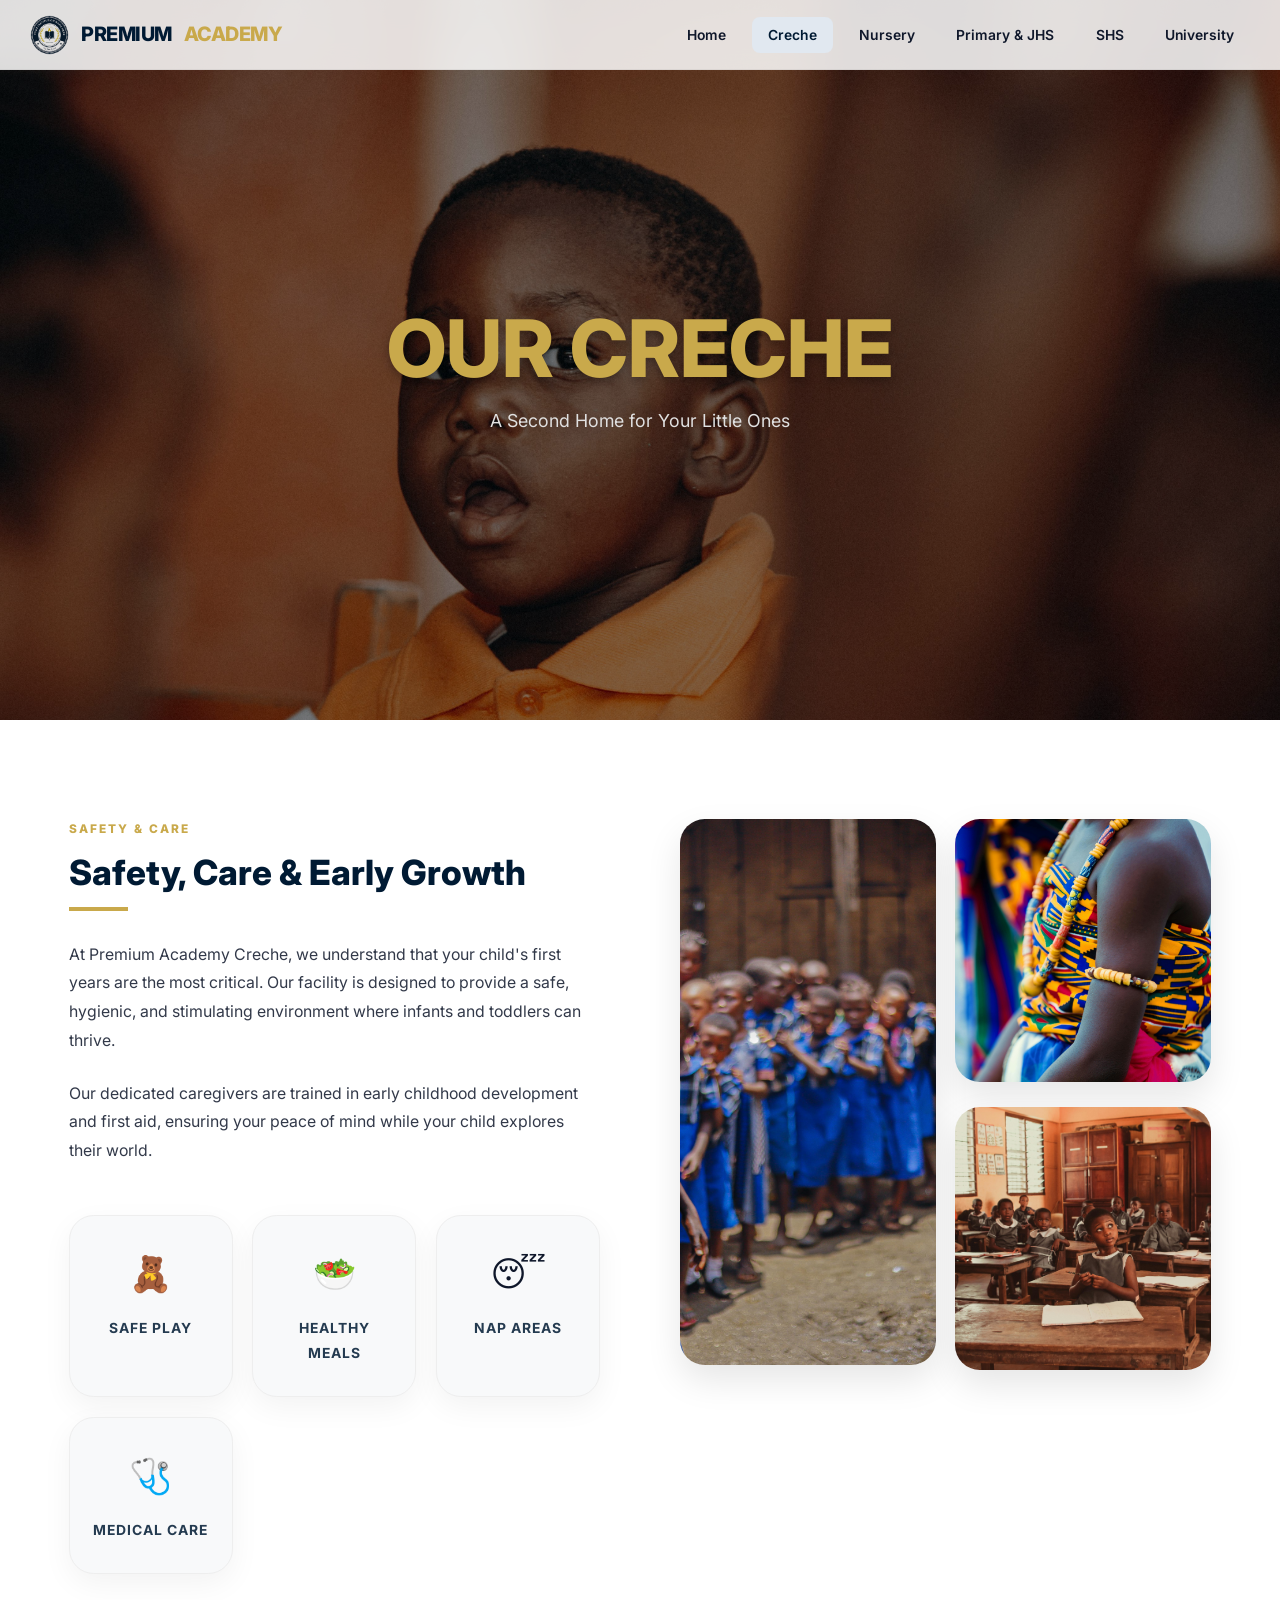
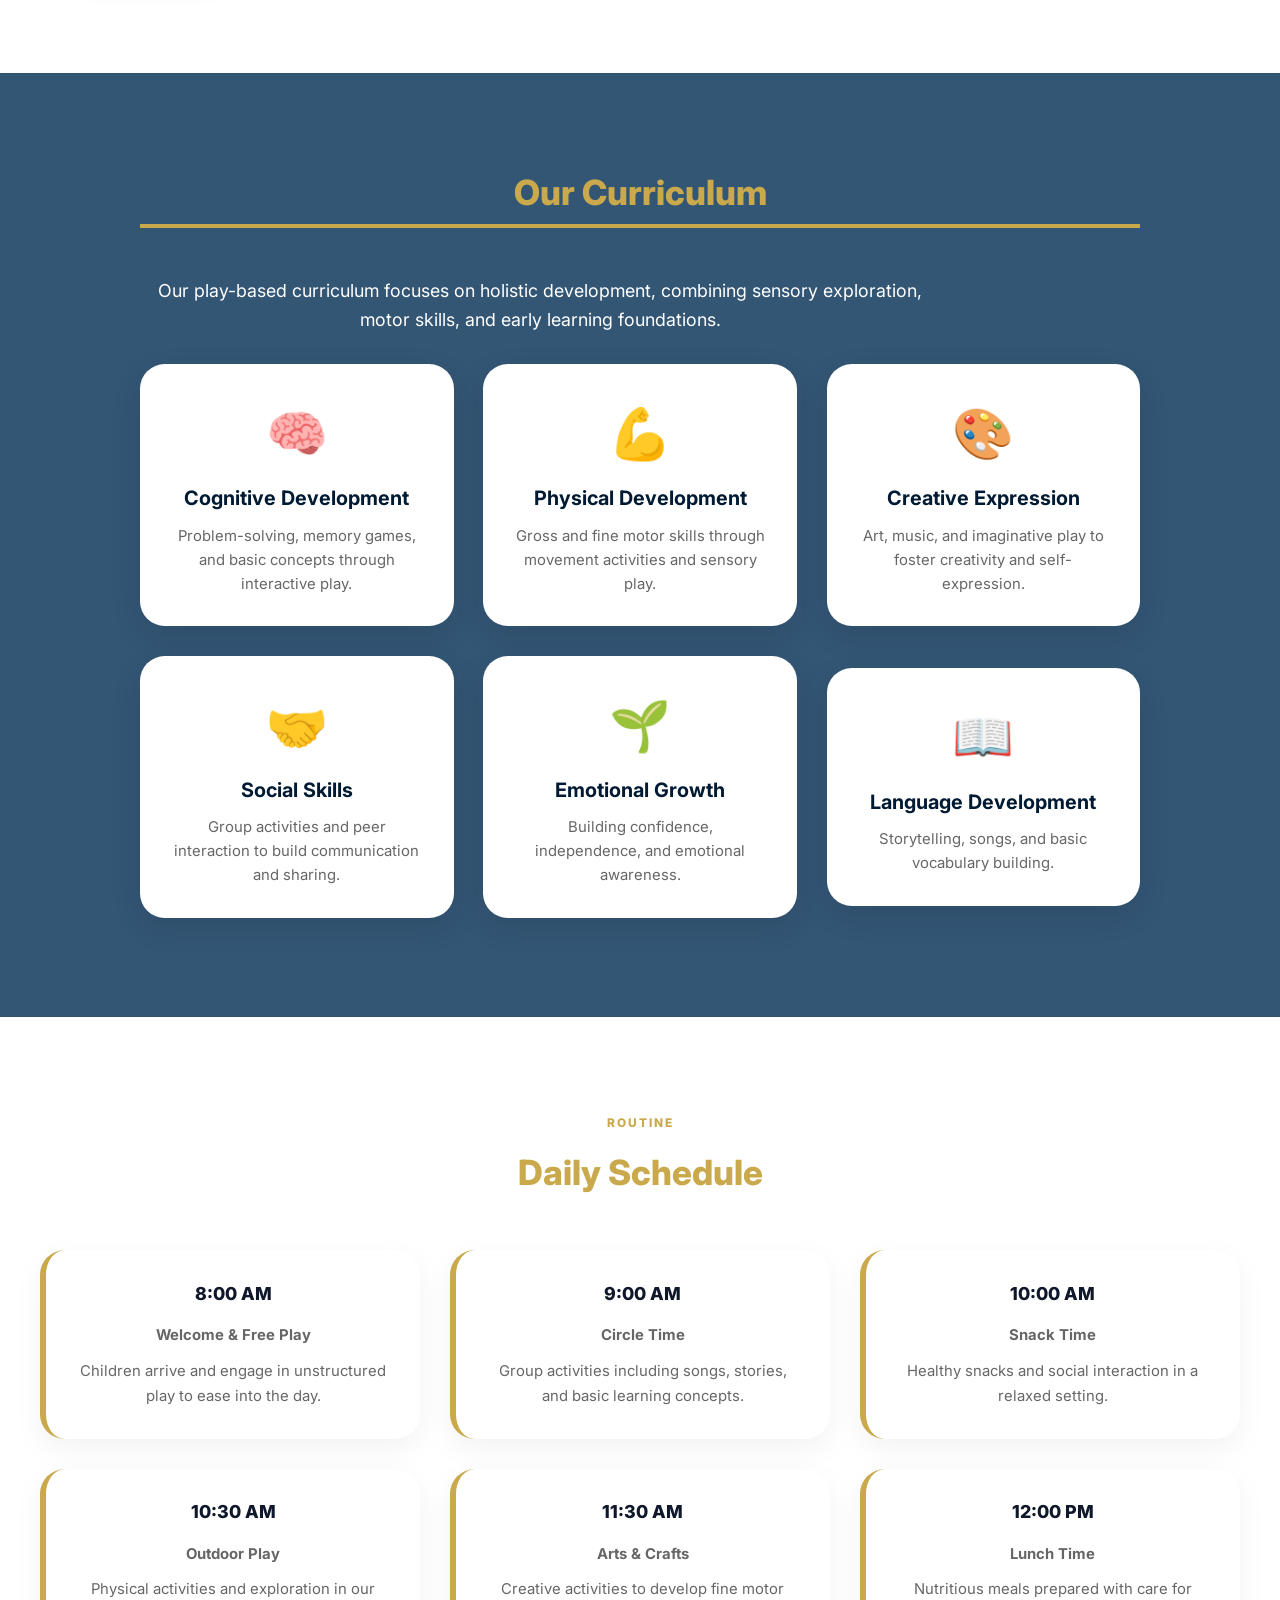
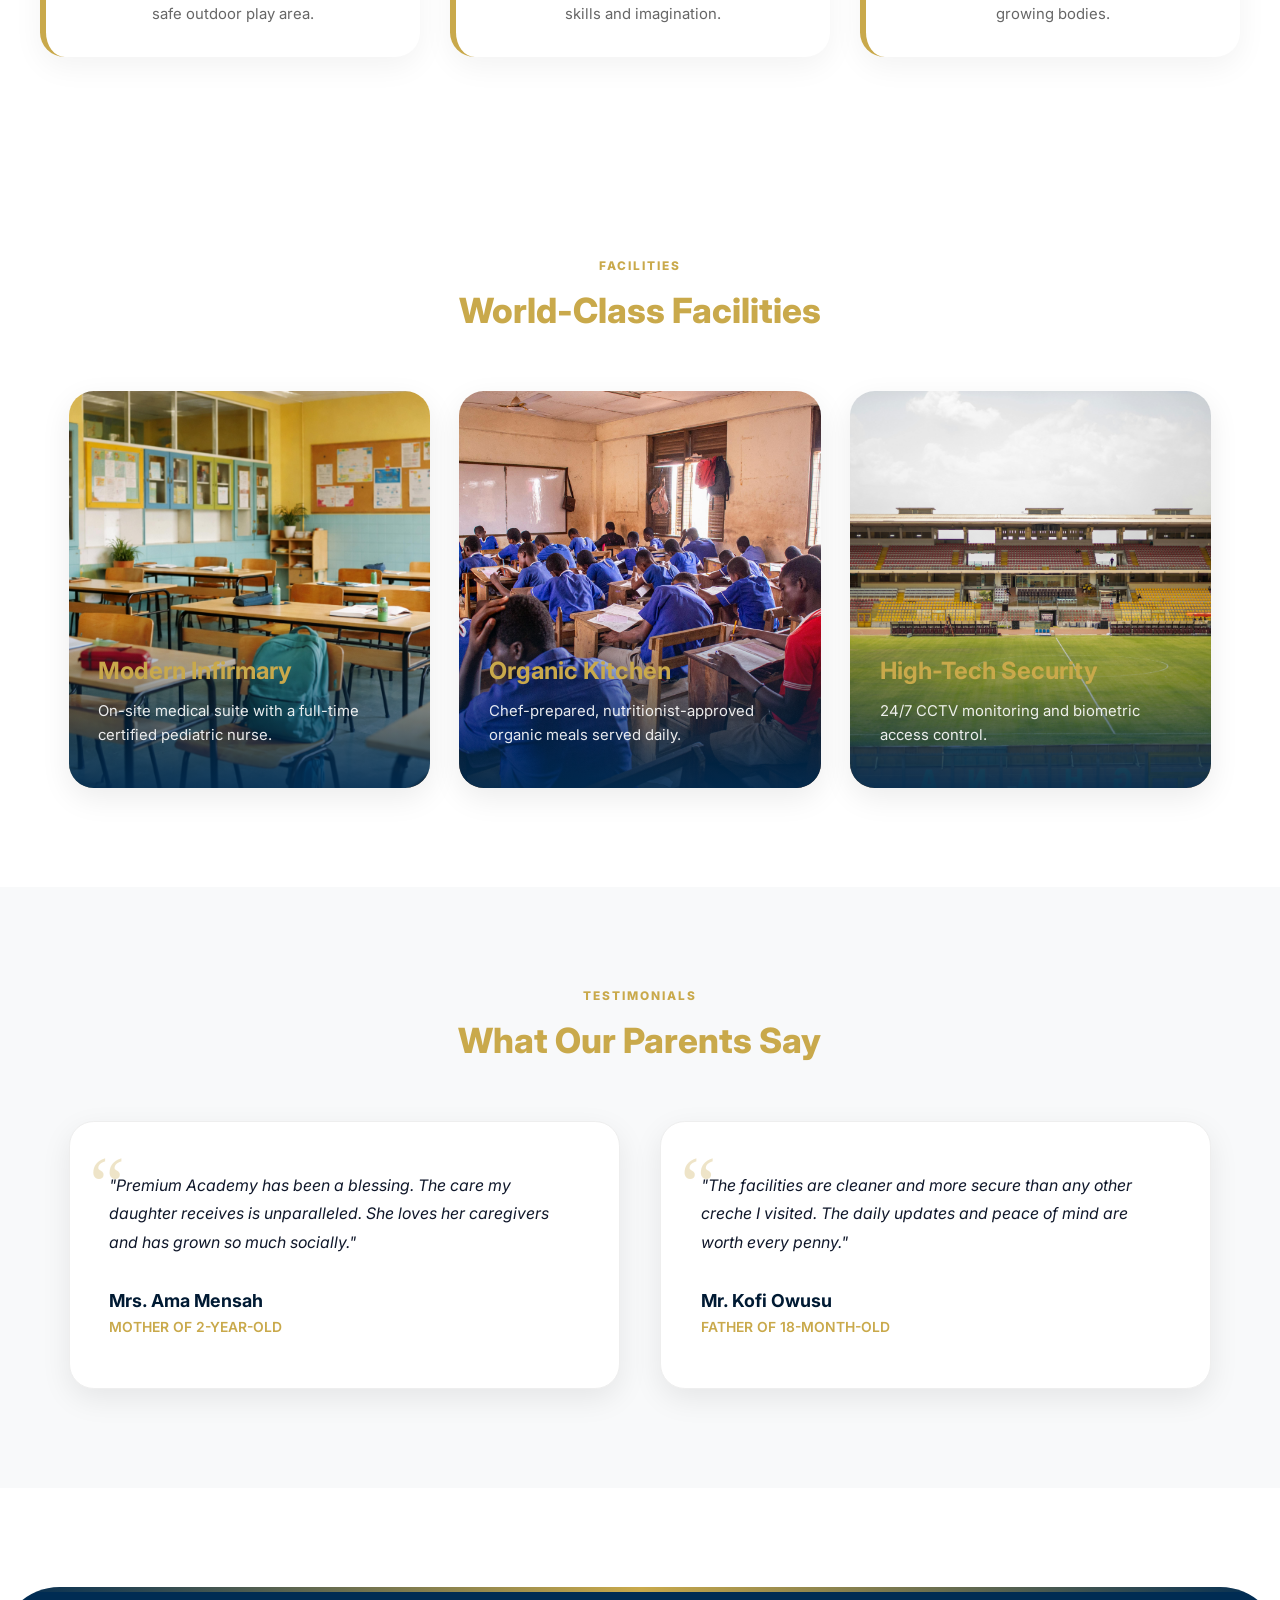
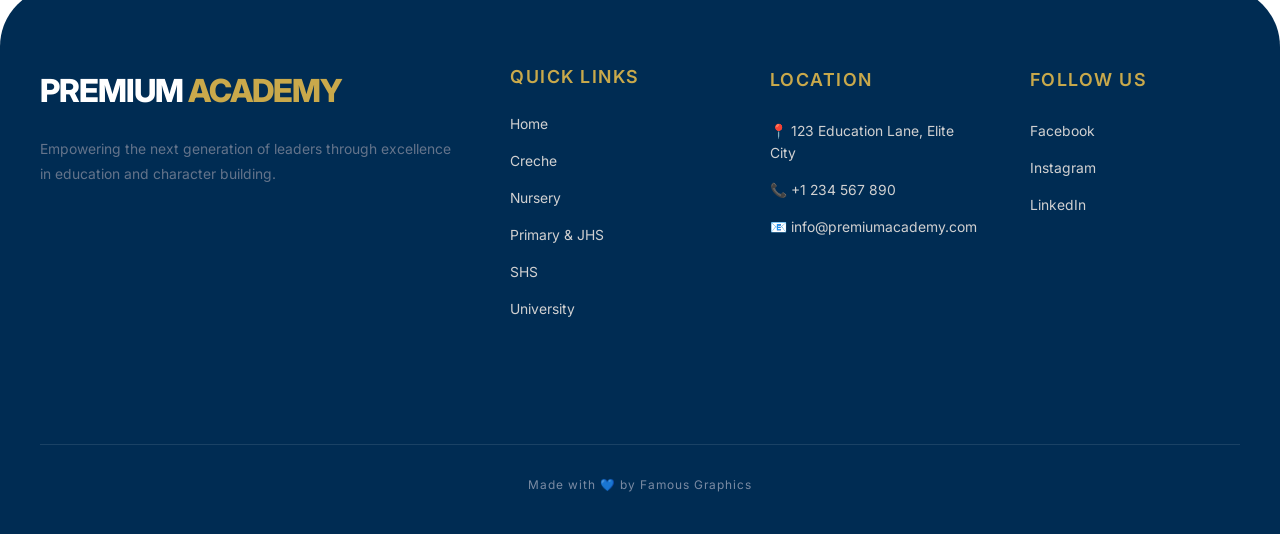
==== commit b9845387: "useless edit" ====
--- a/creche.html
+++ b/creche.html
@@ -3,224 +3,223 @@
 <head>
     <meta charset="UTF-8">
     <meta name="viewport" content="width=device-width, initial-scale=1.0">
-    <title>PREMIUM ACADEMY | Creche - The perfect place to nurture your young ones</title>
+    <title>PREMIUM ACADEMY | Creche - A Second Home for Your Little Ones</title>
     <link rel="stylesheet" href="css/global.css">
     <link rel="stylesheet" href="css/creche.css">
-     <link rel="icon" type="image/x-icon" href="img/logo.png">
+    <link rel="icon" type="image/x-icon" href="img/logo.png">
+    <link href="https://fonts.googleapis.com/css2?family=Inter:wght@300;400;500;600;700;800;900&display=swap" rel="stylesheet">
 </head>
 <body>
+    
     <nav>
         <div class="navItems">
             <div class="brand">
-                <a href="index.html"><img src="img/logo.png" alt="">PREMIUM <span>ACADEMY</span> </a>
+                <a href="index.html"><img src="img/logo.png" alt="Premium Academy Logo">PREMIUM <span>ACADEMY</span> </a>
             </div>
 
             <ul id="navlinks">
                 <li><a href="index.html">Home</a></li>
-                <li><a href="creche.html">Creche</a></li>
-                <li><a href="#">Nursery</a></li>
-                <li><a href="#">Primary & JHS</a></li>
-                <li><a href="#">SHS</a></li>
+                <li><a href="creche.html" class="active">Creche</a></li>
+                <li><a href="nursery.html">Nursery</a></li>
+                <li><a href="primary.html">Primary & JHS</a></li>
+                <li><a href="shs.html">SHS</a></li>
                 <li><a href="#">University</a></li>
             </ul>
-            <div id="openBtn"><img src="img/menu.png" alt=""></div>
+            <div id="openBtn"><img src="img/menu.png" alt="Menu"></div>
         </div>
     </nav>
 
-    <header>
-        <div class="heroSection">
+    <header class="crecheHero">
+        <div class="heroContent">
             <h1>Our Creche</h1>
             <p>A Second Home for Your Little Ones</p>
         </div>
     </header>
 
     <main>
-        <div class="allInfo">
-        <div class="info">
-            <span>Safety, Care & Early Growth</span>
-            <p>At Premium Academy Creche, we understand that your child's first years are the most critical. Our facility is designed to provide a safe, hygienic, and stimulating environment where infants and toddlers can thrive.</p>
-
-            <p>Our dedicated caregivers are trained in early childhood development and first aid, ensuring your peace of mind while your child explores their world.</p>
-
-            <div class="care">
-                <div class="care1">
-                    <span>🧸</span>
-                    <p>Safe Play</p>
-                </div>
-                <div class="care1">
-                    <span>🥗</span>
-                    <p>Healthy Meals</p>
-                </div>
-                <div class="care1">
-                    <span>😴</span>
-                    <p>Nap Areas</p>
-                </div>
-                <div class="care1">
-                    <span>🩺</span>
-                    <p>Medical Care</p>
-                </div>
-            </div>
-        </div>
-
-        <div class="images">
-           <div class="image1">
-             <img src="img/creceh.jpg" alt="Safe and stimulating environment for kids">
-           </div>
-            <div class="image2">
-                <img src="img/creche2.jpg" alt="Happy toddlers learning together">
-            </div>
-            <div class="image3">
-                <img src="img/creche3.jpg" alt="Focused play and development">
-            </div>
-        </div>
-        </div>
+        <section class="overview">
+            <div class="container">
+                <div class="overviewGrid">
+                    <div class="overviewText">
+                        <span class="section-label">Safety & Care</span>
+                        <h2>Safety, Care & Early Growth</h2>
+                        <p>At Premium Academy Creche, we understand that your child's first years are the most critical. Our facility is designed to provide a safe, hygienic, and stimulating environment where infants and toddlers can thrive.</p>
+                        <p>Our dedicated caregivers are trained in early childhood development and first aid, ensuring your peace of mind while your child explores their world.</p>
+
+                        <div class="careGrid">
+                            <div class="careCard">
+                                <span>🧸</span>
+                                <p>Safe Play</p>
+                            </div>
+                            <div class="careCard">
+                                <span>🥗</span>
+                                <p>Healthy Meals</p>
+                            </div>
+                            <div class="careCard">
+                                <span>😴</span>
+                                <p>Nap Areas</p>
+                            </div>
+                            <div class="careCard">
+                                <span>🩺</span>
+                                <p>Medical Care</p>
+                            </div>
+                        </div>
+                    </div>
+                    <div class="images">
+                        <div class="image-main">
+                            <img src="img/creceh.jpg" alt="Safe and stimulating environment for kids">
+                        </div>
+                        <div class="image-sub">
+                            <img src="img/creche2.jpg" alt="Happy toddlers learning together">
+                        </div>
+                        <div class="image-sub">
+                            <img src="img/creche3.jpg" alt="Focused play and development">
+                        </div>
+                    </div>
+                </div>
+            </div>
+        </section>
+
+        <section class="curriculum">
+            <div class="container">
+                <h2>Our Curriculum</h2>
+                <p>Our play-based curriculum focuses on holistic development, combining sensory exploration, motor skills, and early learning foundations.</p>
+
+                <div class="curriculumGrid">
+                    <div class="curriculumCard">
+                        <span>🧠</span>
+                        <h3>Cognitive Development</h3>
+                        <p>Problem-solving, memory games, and basic concepts through interactive play.</p>
+                    </div>
+                    <div class="curriculumCard">
+                        <span>💪</span>
+                        <h3>Physical Development</h3>
+                        <p>Gross and fine motor skills through movement activities and sensory play.</p>
+                    </div>
+                    <div class="curriculumCard">
+                        <span>🎨</span>
+                        <h3>Creative Expression</h3>
+                        <p>Art, music, and imaginative play to foster creativity and self-expression.</p>
+                    </div>
+                    <div class="curriculumCard">
+                        <span>🤝</span>
+                        <h3>Social Skills</h3>
+                        <p>Group activities and peer interaction to build communication and sharing.</p>
+                    </div>
+                    <div class="curriculumCard">
+                        <span>🌱</span>
+                        <h3>Emotional Growth</h3>
+                        <p>Building confidence, independence, and emotional awareness.</p>
+                    </div>
+                    <div class="curriculumCard">
+                        <span>📖</span>
+                        <h3>Language Development</h3>
+                        <p>Storytelling, songs, and basic vocabulary building.</p>
+                    </div>
+                </div>
+            </div>
+        </section>
+
+        <section class="timetable">
+            <h2 class="section-label">Routine</h2>
+            <h4>Daily Schedule</h4>
+            <div class="tablesGrid">
+                <div class="tableCard">
+                    <span class="time">8:00 AM</span>
+                    <p class="activity">Welcome & Free Play</p>
+                    <p>Children arrive and engage in unstructured play to ease into the day.</p>
+                </div>
+                <div class="tableCard">
+                    <span class="time">9:00 AM</span>
+                    <p class="activity">Circle Time</p>
+                    <p>Group activities including songs, stories, and basic learning concepts.</p>
+                </div>
+                <div class="tableCard">
+                    <span class="time">10:00 AM</span>
+                    <p class="activity">Snack Time</p>
+                    <p>Healthy snacks and social interaction in a relaxed setting.</p>
+                </div>
+                <div class="tableCard">
+                    <span class="time">10:30 AM</span>
+                    <p class="activity">Outdoor Play</p>
+                    <p>Physical activities and exploration in our safe outdoor play area.</p>
+                </div>
+                <div class="tableCard">
+                    <span class="time">11:30 AM</span>
+                    <p class="activity">Arts & Crafts</p>
+                    <p>Creative activities to develop fine motor skills and imagination.</p>
+                </div>
+                <div class="tableCard">
+                    <span class="time">12:00 PM</span>
+                    <p class="activity">Lunch Time</p>
+                    <p>Nutritious meals prepared with care for growing bodies.</p>
+                </div>
+            </div>
+        </section>
+
+        <section class="facilities">
+            <div class="container">
+                <div class="sectionHeader">
+                    <span class="section-label">Facilities</span>
+                    <h2>World-Class Facilities</h2>
+                </div>
+                <div class="facilityGrid">
+                    <div class="facilityCard">
+                        <img src="img/classroom.jpg" alt="Infirmary">
+                        <div class="facilityOverlay">
+                            <h3>Modern Infirmary</h3>
+                            <p>On-site medical suite with a full-time certified pediatric nurse.</p>
+                        </div>
+                    </div>
+                    <div class="facilityCard">
+                        <img src="img/classroom2.jpg" alt="Kitchen">
+                        <div class="facilityOverlay">
+                            <h3>Organic Kitchen</h3>
+                            <p>Chef-prepared, nutritionist-approved organic meals served daily.</p>
+                        </div>
+                    </div>
+                    <div class="facilityCard">
+                        <img src="img/stadium.jpg" alt="Security">
+                        <div class="facilityOverlay">
+                            <h3>High-Tech Security</h3>
+                            <p>24/7 CCTV monitoring and biometric access control.</p>
+                        </div>
+                    </div>
+                </div>
+            </div>
+        </section>
+
+        <section class="testimonials">
+            <div class="container">
+                <div class="sectionHeader">
+                    <span class="section-label">Testimonials</span>
+                    <h2>What Our Parents Say</h2>
+                </div>
+                <div class="testimonialsGrid">
+                    <div class="testimonialCard">
+                        <div class="quote-icon">“</div>
+                        <p class="testimonial-text">"Premium Academy has been a blessing. The care my daughter receives is unparalleled. She loves her caregivers and has grown so much socially."</p>
+                        <div class="testimonial-author">
+                            <div class="author-info">
+                                <h4>Mrs. Ama Mensah</h4>
+                                <span>Mother of 2-year-old</span>
+                            </div>
+                        </div>
+                    </div>
+                    <div class="testimonialCard">
+                        <div class="quote-icon">“</div>
+                        <p class="testimonial-text">"The facilities are cleaner and more secure than any other creche I visited. The daily updates and peace of mind are worth every penny."</p>
+                        <div class="testimonial-author">
+                            <div class="author-info">
+                                <h4>Mr. Kofi Owusu</h4>
+                                <span>Father of 18-month-old</span>
+                            </div>
+                        </div>
+                    </div>
+                </div>
+            </div>
+        </section>
     </main>
-
-<div class="curriculum">
-    <h2>Our Curriculum</h2>
-    <p class="text">Our play-based curriculum focuses on holistic development, combining sensory exploration, motor skills, and early learning foundations.</p>
-
-    <div class="curriculumCards">
-        <div class="card card2">
-            <span>🧠</span>
-            <h3>Cognitive Development</h3>
-            <p>Problem-solving, memory games, and basic concepts through interactive play.</p>
-        </div>
-        <div class="card card2">
-            <span>💪</span>
-            <h3>Physical Development</h3>
-            <p>Gross and fine motor skills through movement activities and sensory play.</p>
-        </div>
-        <div class="card card2">
-            <span>🎨</span>
-            <h3>Creative Expression</h3>
-            <p>Art, music, and imaginative play to foster creativity and self-expression.</p>
-        </div>
-        <div class="card card2">
-            <span>🤝</span>
-            <h3>Social Skills</h3>
-            <p>Group activities and peer interaction to build communication and sharing.</p>
-        </div>
-        <div class="card card2">
-            <span>🌱</span>
-            <h3>Emotional Growth</h3>
-            <p>Building confidence, independence, and emotional awareness.</p>
-        </div>
-        <div class="card card2">
-            <span>📖</span>
-            <h3>Language Development</h3>
-            <p>Storytelling, songs, and basic vocabulary building.</p>
-        </div>
-    </div>
-</div>
-
-<div class="timetable">
-    <h4>Daily Schedule</h4>
-    <div class="tables">
-        <div class="tableInfo">
-            <span class="time">8:00 AM</span>
-            <p class="activity">Welcome & Free Play</p>
-            <p>Children arrive and engage in unstructured play to ease into the day.</p>
-        </div>
-        <div class="tableInfo">
-            <span class="time">9:00 AM</span>
-            <p class="activity">Circle Time</p>
-            <p>Group activities including songs, stories, and basic learning concepts.</p>
-        </div>
-        <div class="tableInfo">
-            <span class="time">10:00 AM</span>
-            <p class="activity">Snack Time</p>
-            <p>CHealthy snacks and social interaction in a relaxed setting</p>
-        </div>
-        <div class="tableInfo">
-            <span class="time">10:30 AM</span>
-            <p class="activity">Outdoor Play</p>
-            <p>Physical activities and exploration in our safe outdoor play area.</p>
-        </div>
-        <div class="tableInfo">
-            <span class="time">11:30 AM</span>
-            <p class="activity">Arts & Crafts</p>
-            <p>Creative activities to develop fine motor skills and imagination.</p>
-        </div>
-        <div class="tableInfo">
-            <span class="time">12:00 PM</span>
-            <p class="activity">Lunch Time</p>
-            <p>Nutritious meals prepared with care for growing bodies.</p>
-        </div>
-        <div class="tableInfo">
-            <span class="time">1:00 PM</span>
-            <p class="activity">Quiet Time</p>
-            <p>Rest and nap time in comfortable, individual sleeping areas.</p>
-        </div>
-        <div class="tableInfo">
-            <span class="time">3:00 PM</span>
-            <p class="activity">Afternoon Activities</p>
-            <p>Light learning activities and preparation for pickup.</p>
-        </div>
-        <div class="tableInfo">
-            <span class="time">5:00 PM</span>
-            <p class="activity">End of Day</p>
-            <p>Children depart with smiles and new experiences.</p>
-        </div>
-    </div>
-</div>
-
-<section class="facilities">
-    <h2>World-Class Facilities</h2>
-    <p class="sectionSubtitle">Specially designed spaces that inspire curiosity and ensure safety.</p>
-    <div class="facilityGrid">
-        <div class="facilityCard">
-            <div class="facilityIcon">🏥</div>
-            <h3>Modern Infirmary</h3>
-            <p>On-site medical suite with a full-time certified pediatric nurse.</p>
-        </div>
-        <div class="facilityCard">
-            <div class="facilityIcon">🥦</div>
-            <h3>Organic Kitchen</h3>
-            <p>Chef-prepared, nutritionist-approved organic meals served daily.</p>
-        </div>
-        <div class="facilityCard">
-            <div class="facilityIcon">🛡️</div>
-            <h3>High-Tech Security</h3>
-            <p>24/7 CCTV monitoring and biometric access control for all entries.</p>
-        </div>
-        <div class="facilityCard">
-            <div class="facilityIcon">🎈</div>
-            <h3>Sensory Playroom</h3>
-            <p>Specialized equipment to stimulate cognitive and motor skills.</p>
-        </div>
-    </div>
-</section>
-
-<section class="testimonials">
-    <h5>What Our Parents Say</h5>
-    <div class="testimonialContainer">
-        <div class="testimonialCard">
-            <div class="quote">"</div>
-            <p class="testimonialText">Premium Academy has been a blessing. The care my daughter receives is unparalleled. She loves her caregivers and has grown so much socially.</p>
-            <div class="parentInfo">
-                <strong>- Mrs. Ama Mensah</strong>
-                <span>Mother of 2-year-old</span>
-            </div>
-        </div>
-        <div class="testimonialCard">
-            <div class="quote">"</div>
-            <p class="testimonialText">The facilities are cleaner and more secure than any other creche I visited. The daily updates and peace of mind are worth every penny.</p>
-            <div class="parentInfo">
-                <strong>- Mr. Kofi Owusu</strong>
-                <span>Father of 18-month-old</span>
-            </div>
-        </div>
-        <div class="testimonialCard">
-            <div class="quote">"</div>
-            <p class="testimonialText">I was worried about my son starting creche, but the staff made the transition so smooth. He's learning so fast and is always happy at pickup!</p>
-            <div class="parentInfo">
-                <strong>- Sarah Boateng</strong>
-                <span>Mother of 3-year-old</span>
-            </div>
-        </div>
-    </div>
-</section>
 
     <footer>
         <div class="footerInfo">
@@ -234,9 +233,9 @@
                  <ul id="navlinks">
                 <li><a href="index.html">Home</a></li>
                 <li><a href="creche.html">Creche</a></li>
-                <li><a href="#">Nursery</a></li>
-                <li><a href="#">Primary & JHS</a></li>
-                <li><a href="#">SHS</a></li>
+                <li><a href="nursery.html">Nursery</a></li>
+                <li><a href="primary.html">Primary & JHS</a></li>
+                <li><a href="shs.html">SHS</a></li>
                 <li><a href="#">University</a></li>
             </ul>
             </div>
--- a/css/global.css
+++ b/css/global.css
@@ -1,13 +1,30 @@
 :root {
-    --primary-blue: #002c53;
-    --secondary-blue: #001a33;
+    --primary-blue: #001a33;
+    --secondary-blue: #002c53;
+    --accent-blue: #004d99;
     --primary-gold: #c9a94b;
-    --accent-gold: #ffaa00;
+    --accent-gold: #e5c158;
     --white: #ffffff;
-    --light-gray: #f4f4f4;
-    --text-dark: #333333;
-    --text-muted: #b0c4de;
-    --transition: all 0.4s cubic-bezier(0.165, 0.84, 0.44, 1);
+    --off-white: #f8faff;
+    --light-gray: #e1e8f0;
+    --text-dark: #0f172a;
+    --text-muted: #64748b;
+    --text-light: #94a3b8;
+    
+    /* Shadows */
+    --shadow-sm: 0 1px 2px 0 rgba(0, 0, 0, 0.05);
+    --shadow-md: 0 4px 6px -1px rgba(0, 0, 0, 0.1), 0 2px 4px -1px rgba(0, 0, 0, 0.06);
+    --shadow-lg: 0 10px 15px -3px rgba(0, 0, 0, 0.1), 0 4px 6px -2px rgba(0, 0, 0, 0.05);
+    --shadow-premium: 0 20px 25px -5px rgba(0, 0, 0, 0.1), 0 10px 10px -5px rgba(0, 0, 0, 0.04);
+    
+    /* Radii */
+    --radius-sm: 0.4rem;
+    --radius-md: 0.8rem;
+    --radius-lg: 1.6rem;
+    --radius-xl: 2.4rem;
+    --radius-full: 9999px;
+
+    --transition: all 0.3s cubic-bezier(0.4, 0, 0.2, 1);
     scroll-behavior: smooth;
 }
 
@@ -19,47 +36,47 @@
 
 body{
     background-color: var(--white);
-    font-family: system-ui, -apple-system, BlinkMacSystemFont, 'Segoe UI', Roboto, Oxygen, Ubuntu, Cantarell, 'Open Sans', 'Helvetica Neue', sans-serif;
-    list-style: none;
+    font-family: 'Inter', system-ui, -apple-system, sans-serif;
     color: var(--text-dark);
+    line-height: 1.6;
+    overflow-x: hidden;
 }
 
 html{
     font-size: 76%;
 }
 
+/* --- Navigation --- */
 nav{
-    background-color: rgba(255, 255, 255, 0.9);
-    backdrop-filter: blur(16px);
+    background-color: rgba(255, 255, 255, 0.85);
+    backdrop-filter: blur(12px);
+    -webkit-backdrop-filter: blur(12px);
+    width: 100%;
+    position: fixed;
+    top: 0;
+    z-index: 1000;
+    border-bottom: 1px solid rgba(0, 0, 0, 0.05);
+    transition: var(--transition);
+}
+
+.navItems{
+    max-width: 130rem;
+    margin: 0 auto;
     display: flex;
     justify-content: space-between;
-    gap: 3rem;
     align-items: center;
-    width: 100%;
-    position: sticky;
-    top: 0;
-    z-index: 100;
-    box-shadow: 0 2px 20px 0 rgba(0, 0, 0, 0.1);
-}
-
-.navItems{
-    display: flex;
-    justify-content: space-evenly;
-    gap: 10rem;
-    align-items: center;
-    padding: 20px;
-    width: 100%;
+    padding: 1.5rem 3rem;
 }
 
 .brand a{
     display: flex;
-    justify-content: center;
     align-items: center;
     text-decoration: none;
-    font-weight: 900;
-    font-size: 2.2rem;
-    gap: 1rem;
+    font-weight: 800;
+    font-size: 2rem;
+    gap: 1.2rem;
     color: var(--primary-blue);
+    letter-spacing: -0.5px;
 }
 
 .brand span{
@@ -67,41 +84,109 @@
 }
 
 .brand img{
-    height: 4.5rem;
+    height: 4rem;
 }
 
 nav ul{
     list-style-type: none;
     display: flex;
-    justify-content: space-between;
-    gap: 3rem;
+    gap: 1rem;
     align-items: center;
 }
 
 nav ul li a{
     text-decoration: none;
     color: var(--text-dark);
-    font-size: 1.3rem;
-    font-weight: 500;
-    padding: 0.8rem 1.2rem;
-    transition: var(--transition);
-}
-
-nav ul li a:hover{
-    /* color: var(--white); */
-    /* background-color: var(--primary-gold); */
-    border-bottom: 5px solid var(--accent-gold);
-    /* border-radius: 0.5rem; */
-}
-
-#openBtn, #closeBtn{
+    font-size: 1.4rem;
+    font-weight: 600;
+    padding: 1rem 1.6rem;
+    border-radius: var(--radius-md);
+    transition: var(--transition);
+}
+
+nav ul li a:hover, nav ul li a.active {
+    color: var(--primary-blue);
+    background-color: var(--light-gray);
+}
+
+#openBtn {
     display: none;
-}
-
-#openBtn img, #closeBtn img{
-    height: 3rem;
-}
-
+    cursor: pointer;
+    padding: 0.5rem;
+    border-radius: var(--radius-sm);
+    transition: var(--transition);
+}
+
+#openBtn img {
+    height: 2.4rem;
+    display: block;
+}
+
+/* --- Buttons --- */
+.mainBtn, .secBtn {
+    display: inline-flex;
+    align-items: center;
+    justify-content: center;
+    padding: 1.6rem 3.2rem;
+    border-radius: var(--radius-md);
+    font-size: 1.6rem;
+    font-weight: 700;
+    text-decoration: none;
+    transition: var(--transition);
+    cursor: pointer;
+}
+
+.mainBtn {
+    background-color: var(--primary-gold);
+    color: var(--white);
+    box-shadow: 0 4px 14px 0 rgba(201, 169, 75, 0.39);
+}
+
+.mainBtn:hover {
+    background-color: var(--accent-gold);
+    transform: translateY(-2px);
+    box-shadow: 0 6px 20px rgba(201, 169, 75, 0.45);
+}
+
+.secBtn {
+    background-color: rgba(255, 255, 255, 0.1);
+    color: var(--white);
+    backdrop-filter: blur(4px);
+    border: 1px solid rgba(255, 255, 255, 0.2);
+}
+
+.secBtn:hover {
+    background-color: rgba(255, 255, 255, 0.2);
+    border-color: rgba(255, 255, 255, 0.4);
+    transform: translateY(-2px);
+}
+
+/* --- Section Helpers --- */
+.container {
+    max-width: 120rem;
+    margin: 0 auto;
+    padding: 0 2.4rem;
+}
+
+.section-label {
+    display: inline-block;
+    color: var(--primary-gold);
+    font-weight: 800;
+    font-size: 1.2rem;
+    text-transform: uppercase;
+    letter-spacing: 2px;
+    margin-bottom: 1.5rem;
+}
+
+h2 {
+    font-size: clamp(3.2rem, 5vw, 4.8rem);
+    font-weight: 800;
+    line-height: 1.2;
+    color: var(--primary-blue);
+    margin-bottom: 2rem;
+}
+
+/* --- Footer --- */
 footer {
     background-color: var(--secondary-blue);
     color: var(--white);
--- a/css/creche.css
+++ b/css/creche.css
@@ -1,116 +1,133 @@
-/* --- Creche Page Styles --- */
-
-header {
+/* --- Creche Page: Premium Design --- */
+
+/* Hero Section */
+.crecheHero {
+    height: 80vh;
+    background: linear-gradient(135deg, rgba(0, 0, 0, 0.5), rgba(0, 0, 0, 0.5)), url(../img/crechehero.jpg);
+    background-size: cover;
+    background-position: center;
+    background-attachment: fixed;
     display: flex;
     justify-content: center;
     align-items: center;
-    height: 70vh;
-    background-image: url(../img/crechehero.jpg);
-    background-position: center;
+    text-align: center;
+    color: var(--white);
+    padding: 0 2rem;
+    position: relative;
+    overflow: hidden;
+}
+
+.crecheHero::after {
+    content: '';
+    position: absolute;
+    bottom: -10px;
+    left: 0;
+    width: 100%;
+    height: 40px;
+    background: url("data:image/svg+xml,%3Csvg xmlns='http://www.w3.org/2000/svg' viewBox='0 0 1440 320'%3E%3Cpath fill='%23ffffff' fill-opacity='1' d='M0,192L48,186.7C96,181,192,171,288,181.3C384,192,480,224,576,213.3C672,203,768,149,864,133.3C960,117,1056,139,1152,160C1248,181,1344,203,1392,213.3L1440,224L1440,320L1392,320C1344,320,1248,320,1152,320C1056,320,960,320,864,320C768,320,672,320,576,320C480,320,384,320,288,320C192,320,96,320,48,320L0,320Z'%3E%3C/path%3E%3C/svg%3E");
     background-size: cover;
-    background-repeat: no-repeat;
-    background-attachment: fixed;
-    background-color: rgba(0, 0, 0, 0.6);
-    background-blend-mode: overlay;
-    color: var(--white);
-    text-align: center;
-    padding: 0 2rem;
-}
-
-.heroSection h1 {
-    font-size: clamp(4rem, 8vw, 7rem);
-    font-weight: 900;
-    color: var(--primary-gold);
+    pointer-events: none;
+}
+
+.heroContent {
+    z-index: 10;
+    padding-top: 5rem;
+}
+
+.heroContent h1 {
+    font-size: 8rem;
+    font-weight: 800;
+    color: var(--primary-gold);
+    margin-bottom: 1.5rem;
+    line-height: 1.1;
     text-transform: uppercase;
-    letter-spacing: 2px;
-    margin-bottom: 1rem;
-    text-shadow: 2px 2px 10px rgba(0, 0, 0, 0.3);
-}
-
-.heroSection p {
-    font-size: clamp(1.8rem, 3vw, 2.4rem);
-    font-weight: 300;
-    letter-spacing: 1px;
-    color: var(--white);
-    opacity: 0.9;
-}
-
-main {
-    padding: 10rem 5%;
-    max-width: 1400px;
-    margin: 0 auto;
-}
-
-.allInfo {
+    text-shadow: 0 4px 10px rgba(0,0,0,0.3);
+}
+
+.heroContent p {
+    font-size: 1.8rem;
+    max-width: 800px;
+    margin: 0 auto 3rem;
+    color: #e0e0e0;
+}
+
+/* --- Overview Section --- */
+.overview {
+    padding: 10rem 2rem;
+}
+
+.overviewGrid {
     display: flex;
     gap: 8rem;
     align-items: flex-start;
     justify-content: space-between;
-}
-
-.info {
+    max-width: 1200px;
+    margin: 0 auto;
+}
+
+.overviewText {
     flex: 1;
     max-width: 600px;
 }
 
-.info span {
-    display: block;
-    font-size: clamp(3rem, 5vw, 4.5rem);
-    font-weight: 800;
-    color: var(--secondary-blue);
+.overviewText h2 {
+    font-size: 3.5rem;
+    font-weight: 800;
+    color: var(--primary-blue);
     line-height: 1.1;
     margin-bottom: 3rem;
     position: relative;
-}
-
-.info span::after {
+    padding-bottom: 2rem;
+}
+
+.overviewText h2::after {
     content: '';
     position: absolute;
-    bottom: -1.5rem;
+    bottom: 0;
     left: 0;
     width: 6rem;
     height: 4px;
     background-color: var(--primary-gold);
 }
 
-.info p {
-    font-size: 1.7rem;
+.overviewText p {
+    font-size: 1.6rem;
     line-height: 1.8;
     color: var(--text-dark);
     margin-bottom: 2.5rem;
     opacity: 0.85;
 }
 
-.care {
+.careGrid {
     display: grid;
     grid-template-columns: repeat(auto-fit, minmax(140px, 1fr));
     gap: 2rem;
     margin-top: 5rem;
 }
 
-.care1 {
+.careCard {
     padding: 3rem 2rem;
-    background-color: var(--white);
-    border-radius: 2rem;
+    background-color: #f8f9fa;
+    border-radius: 2.5rem;
     text-align: center;
     box-shadow: 0 10px 30px rgba(0, 0, 0, 0.05);
     transition: var(--transition);
-    border: 1px solid rgba(0, 0, 0, 0.03);
-}
-
-.care1:hover {
-    transform: translateY(-10px);
-    box-shadow: 0 20px 40px rgba(0, 0, 0, 0.1);
+    border: 1px solid #eee;
+}
+
+.careCard:hover {
+    transform: translateY(-5px);
+    box-shadow: 0 15px 40px rgba(0,0,0,0.12);
     border-color: var(--primary-gold);
 }
 
-.care1 span {
+.careCard span {
     display: block;
     font-size: 3.5rem;
     margin-bottom: 1.5rem;
 }
 
-.care1 p {
+.careCard p {
     font-size: 1.4rem;
     font-weight: 700;
     color: var(--primary-blue);
@@ -140,266 +157,253 @@
     transform: scale(1.03);
 }
 
-.image1 {
+.image-main {
     grid-row: span 2;
 }
 
-.image1 img {
+.image-main img {
     height: 55rem;
 }
 
-.image2 img, .image3 img {
+.image-sub img {
     height: 26.5rem;
 }
 
-.curriculum{
+/* --- Curriculum Section --- */
+.curriculum {
     display: flex;
     justify-content: center;
     flex-direction: column;
-    padding: 5rem;
+    padding: 10rem 5rem;
     align-items: center;
     text-align: center;
-    flex-wrap: wrap;
-     background-image: url(../img/creche2.jpg);
+    background-image: url(../img/creche2.jpg);
     background-position: center;
     background-size: cover;
     background-repeat: no-repeat;
-    background-color: rgba(0, 0, 0, 0.801);
+    background-color: rgba(0, 44, 83, 0.8);
     background-blend-mode: overlay;
     background-attachment: fixed;
-}
-
-.curriculum p{
-    font-size: 2rem;
+    color: var(--white);
+}
+
+.curriculum h2 {
+    font-size: 3.5rem;
+    color: var(--primary-gold);
+    margin-bottom: 5rem;
+    border-bottom: 4px solid var(--primary-gold);
+    font-weight: 800;
+    padding-bottom: 1rem;
+}
+
+.curriculum p {
+    font-size: 1.8rem;
     margin-bottom: 3rem;
-    max-width: 60%;
-}
-
-.curriculumCards{
-    display: flex;
-    justify-content: space-between;
+    max-width: 800px;
+}
+
+.curriculumGrid {
+    display: grid;
+    grid-template-columns: repeat(auto-fit, minmax(25rem, 1fr));
+    justify-content: center;
     align-items: center;
     gap: 3rem;
-    max-width: 70%;
-    flex-wrap: wrap;
-}
-
-.card{
-    background-color: rgb(255, 255, 255);
-    padding: 2rem;
-    border-radius: 2rem;
-    height: auto;
-    width: auto;
-    flex-grow: 1;
+    max-width: 1000px;
+}
+
+.curriculumCard {
+    background-color: var(--white);
+    padding: 3rem;
+    border-radius: 2.5rem;
     display: flex;
     justify-content: center;
     align-items: center;
     flex-direction: column;
-    flex-wrap: wrap;
-    box-shadow: 0 05px 10px 0 rgba(0, 0, 0, 0.213);
-}
-.card2{
-    width: 30rem;
-    flex-grow: 1;
-}
-
-.text{
+    box-shadow: 0 10px 30px rgba(0, 0, 0, 0.1);
+    color: var(--text-dark);
+}
+
+.curriculumCard span {
+    font-size: 5rem;
+    margin-bottom: 1rem;
+}
+
+.curriculumCard h3 {
+    font-size: 2rem;
+    color: var(--primary-blue);
+    margin-bottom: 1rem;
+    font-weight: 700;
+}
+
+.curriculumCard p {
+    font-size: 1.5rem;
+    line-height: 1.6;
+    margin: 0;
+    color: #666;
+}
+
+/* --- Timetable Section --- */
+.timetable {
+    padding: 10rem 2rem;
+    text-align: center;
+}
+
+.timetable h4 {
+    font-weight: 800;
+    font-size: 3.5rem;
+    color: var(--primary-gold);
+    margin-bottom: 5rem;
+}
+
+.tablesGrid {
+    display: grid;
+    grid-template-columns: repeat(auto-fit, minmax(30rem, 1fr));
+    gap: 3rem;
+    max-width: 1200px;
+    margin: 0 auto;
+}
+
+.tableCard {
+    padding: 3rem;
+    background-color: var(--white);
+    border-radius: 2.5rem;
+    display: flex;
+    flex-direction: column;
+    border-left: 6px solid var(--primary-gold);
+    box-shadow: 0 10px 30px rgba(0, 0, 0, 0.05);
+}
+
+.time {
+    font-size: 1.8rem;
+    font-weight: 800;
+    color: var(--text-dark);
+    margin-bottom: 1.5rem;
+}
+
+.activity {
+    font-size: 1.6rem;
+    font-weight: 700;
+    color: var(--primary-gold);
+    margin-bottom: 1rem;
+}
+
+.tableCard p {
+    font-size: 1.5rem;
+    line-height: 1.7;
+    color: #666;
+}
+
+/* --- Facilities --- */
+.facilities {
+    padding: 10rem 2rem;
+    background: var(--white);
+}
+
+.sectionHeader {
+    text-align: center;
+    margin-bottom: 6rem;
+}
+
+.sectionHeader h2 {
+    font-size: 3.5rem;
+    color: var(--primary-gold);
+    margin-bottom: 2rem;
+    font-weight: 800;
+}
+
+.facilityGrid {
+    display: grid;
+    grid-template-columns: repeat(auto-fit, minmax(30rem, 1fr));
+    gap: 3rem;
+    max-width: 1200px;
+    margin: 0 auto;
+}
+
+.facilityCard {
+    position: relative;
+    border-radius: 2.5rem;
+    overflow: hidden;
+    height: 40rem;
+    box-shadow: 0 10px 30px rgba(0, 0, 0, 0.08);
+    transition: var(--transition);
+}
+
+.facilityCard img {
+    width: 100%;
+    height: 100%;
+    object-fit: cover;
+    transition: var(--transition);
+}
+
+.facilityCard:hover img {
+    transform: scale(1.05);
+}
+
+.facilityOverlay {
+    position: absolute;
+    bottom: 0;
+    left: 0;
+    width: 100%;
+    padding: 4rem 3rem;
+    background: linear-gradient(to top, rgba(0, 44, 83, 0.9), transparent);
     color: var(--white);
-}
-.curriculum h2{
-    font-size: 4rem;
-    color: var(--primary-gold);
-    margin-bottom: 5rem;
-    border-bottom: 5px solid var(--primary-gold);
-    border-radius: 10rem;
-    font-weight: 800;
-}
-
-.curriculumCards span{
-    font-size: 5rem;
-}
-
-.curriculumCards h3{
-    font-size: 2rem;
-    color: var(--secondary-blue);
+    transition: var(--transition);
+}
+
+.facilityOverlay h3 {
+    font-size: 2.4rem;
     margin-bottom: 1rem;
-}
-
-.curriculumCards p{
+    color: var(--primary-gold);
+}
+
+.facilityOverlay p {
     font-size: 1.5rem;
-    line-height: 2rem;
-}
-
-.timetable{
-    display: flex;
-    justify-content: center;
-    align-items: center;
-    padding: 4rem;
-    flex-direction: column;
-}
-
-.timetable h4{
-    font-weight: 800;
-    font-size: 4.5rem;
-    color: var(--primary-gold);
-    margin-bottom: 5rem;
-}
-
-.tables{
-    display: flex;
-    justify-content: space-between;
-    align-items: center;
-    gap: 3rem;
-    max-width: 70%;
-    flex-wrap: wrap;
-}
-
-.tableInfo{
-    padding: 3rem;
-    background-color: rgb(255, 255, 255);
-    border-radius: 2rem;
-    display: flex;
-    justify-content: center;
-    align-items: flex-start;
-    flex-direction: column;
-    width: 35rem;
-    border-left: 5px solid var(--primary-gold);
-    box-shadow: 0 05px 10px 0 rgba(0, 0, 0, 0.109);
-    flex-grow: 1;
-}
-
-.time{
-    font-size: 2rem;
-    font-weight: 800;
-    color: var(--text-dark);
-    margin-bottom: 3rem;
-}
-
-.activity{
-    font-size: 1.5rem;
-    font-weight: 600;
-    color: var(--primary-gold);
-    margin-bottom: 2rem;
-}
-
-.tableInfo p{
-    font-size: 1.5rem;
-    line-height: 2rem;
-}
-
-/* --- Facilities Section --- */
-.facilities {
-    padding: 10rem 5%;
-    background-color: var(--light-gray);
-    text-align: center;
-}
-
-.facilities h2 {
-    font-size: clamp(3rem, 5vw, 4.5rem);
-    color: var(--secondary-blue);
-    font-weight: 800;
-    margin-bottom: 1.5rem;
-}
-
-.sectionSubtitle {
-    font-size: 1.8rem;
-    color: var(--text-dark);
-    opacity: 0.7;
-    margin-bottom: 6rem;
-}
-
-.facilityGrid {
-    display: grid;
-    grid-template-columns: repeat(auto-fit, minmax(280px, 1fr));
+    opacity: 0.9;
+}
+
+/* --- Testimonials --- */
+.testimonials {
+    padding: 10rem 2rem;
+    background: #f8f9fa;
+    text-align: center;
+}
+
+.testimonialsGrid {
+    display: grid;
+    grid-template-columns: repeat(auto-fit, minmax(32rem, 1fr));
     gap: 4rem;
     max-width: 1200px;
     margin: 0 auto;
 }
 
-.facilityCard {
-    background-color: var(--white);
-    padding: 4rem 3rem;
-    border-radius: 3rem;
-    box-shadow: 0 15px 40px rgba(0, 0, 0, 0.05);
-    transition: var(--transition);
-    border: 1px solid rgba(0, 0, 0, 0.02);
-}
-
-.facilityCard:hover {
-    transform: translateY(-15px);
-    box-shadow: 0 25px 50px rgba(0, 0, 0, 0.1);
-}
-
-.facilityIcon {
-    font-size: 5rem;
-    margin-bottom: 2.5rem;
-}
-
-.facilityCard h3 {
-    font-size: 2.2rem;
-    color: var(--primary-blue);
-    margin-bottom: 1.5rem;
-    font-weight: 700;
-}
-
-.facilityCard p {
-    font-size: 1.6rem;
-    line-height: 1.7;
-    color: var(--text-dark);
-    opacity: 0.8;
-}
-
-/* --- Testimonials Section --- */
-.testimonials {
-    padding: 12rem 5%;
-    background-color: var(--white);
-    text-align: center;
-}
-
-.testimonials h5 {
-    font-size: clamp(3rem, 5vw, 4.5rem);
-    color: var(--primary-gold);
-    font-weight: 800;
-    margin-bottom: 8rem;
-    text-transform: uppercase;
-    letter-spacing: 2px;
-}
-
-.testimonialContainer {
-    display: grid;
-    grid-template-columns: repeat(auto-fit, minmax(320px, 1fr));
-    gap: 4rem;
-    max-width: 1300px;
-    margin: 0 auto;
-}
-
 .testimonialCard {
-    background-color: #fafbfc;
+    background: var(--white);
     padding: 5rem 4rem;
-    border-radius: 4rem;
+    border-radius: 2.5rem;
     position: relative;
     text-align: left;
     transition: var(--transition);
-    border: 1px solid rgba(0, 0, 0, 0.03);
+    border: 1px solid #eee;
+    box-shadow: 0 10px 30px rgba(0,0,0,0.08);
 }
 
 .testimonialCard:hover {
-    background-color: var(--white);
-    box-shadow: 0 20px 60px rgba(0, 0, 0, 0.08);
-}
-
-.quote {
+    transform: translateY(-1rem);
+    box-shadow: 0 20px 50px rgba(0,0,0,0.12);
+}
+
+.quote-icon {
     font-size: 8rem;
     color: var(--primary-gold);
     position: absolute;
-    top: 1rem;
-    left: 3rem;
+    top: 0;
+    left: 2rem;
     font-family: serif;
-    opacity: 0.2;
-}
-
-.testimonialText {
-    font-size: 1.7rem;
+    opacity: 0.3;
+}
+
+.testimonial-text {
+    font-size: 1.6rem;
     line-height: 1.8;
     color: var(--text-dark);
     font-style: italic;
@@ -408,38 +412,39 @@
     z-index: 1;
 }
 
-.parentInfo {
-    display: flex;
-    flex-direction: column;
-    gap: 0.5rem;
-}
-
-.parentInfo strong {
+.testimonial-author {
+    display: flex;
+    align-items: center;
+    gap: 2rem;
+}
+
+.author-info h4 {
     font-size: 1.8rem;
-    color: var(--secondary-blue);
-}
-
-.parentInfo span {
+    color: var(--primary-blue);
+    font-weight: 700;
+}
+
+.author-info span {
     font-size: 1.4rem;
     color: var(--primary-gold);
     font-weight: 600;
-}
-
-/* --- Responsive Design --- */
-
+    text-transform: uppercase;
+}
+
+/* --- Responsive --- */
 @media (max-width: 1024px) {
-    .allInfo {
+    .overviewGrid {
         flex-direction: column;
         gap: 6rem;
         align-items: center;
     }
 
-    .info {
+    .overviewText {
         max-width: 800px;
         text-align: center;
     }
 
-    .info span::after {
+    .overviewText h2::after {
         left: 50%;
         transform: translateX(-50%);
     }
@@ -448,58 +453,4 @@
         width: 100%;
         max-width: 800px;
     }
-    .curriculum p{
-        max-width: 90%;
-    }
-    .curriculumCards, .tables {
-        max-width: 95%;
-    }
-}
-
-@media (max-width: 600px) {
-    main {
-        padding: 6rem 5%;
-    }
-
-    .care {
-        grid-template-columns: repeat(2, 1fr);
-    }
-
-    .image1 img {
-        height: 40rem;
-    }
-
-    .image2 img, .image3 img {
-        height: 19rem;
-    }
-    
-    .images {
-        gap: 1.5rem;
-    }
-
-    .curriculum, .timetable, .facilities, .testimonials {
-        padding: 8rem 5%;
-    }
-
-    .testimonialCard {
-        padding: 4rem 2.5rem;
-    }
-}
-
-@media (max-width: 400px) {
-    .care {
-        grid-template-columns: 1fr;
-    }
-    
-    .images {
-        grid-template-columns: 1fr;
-    }
-    
-    .image1 {
-        grid-row: auto;
-    }
-
-    .testimonialContainer {
-        grid-template-columns: 1fr;
-    }
-}
+}
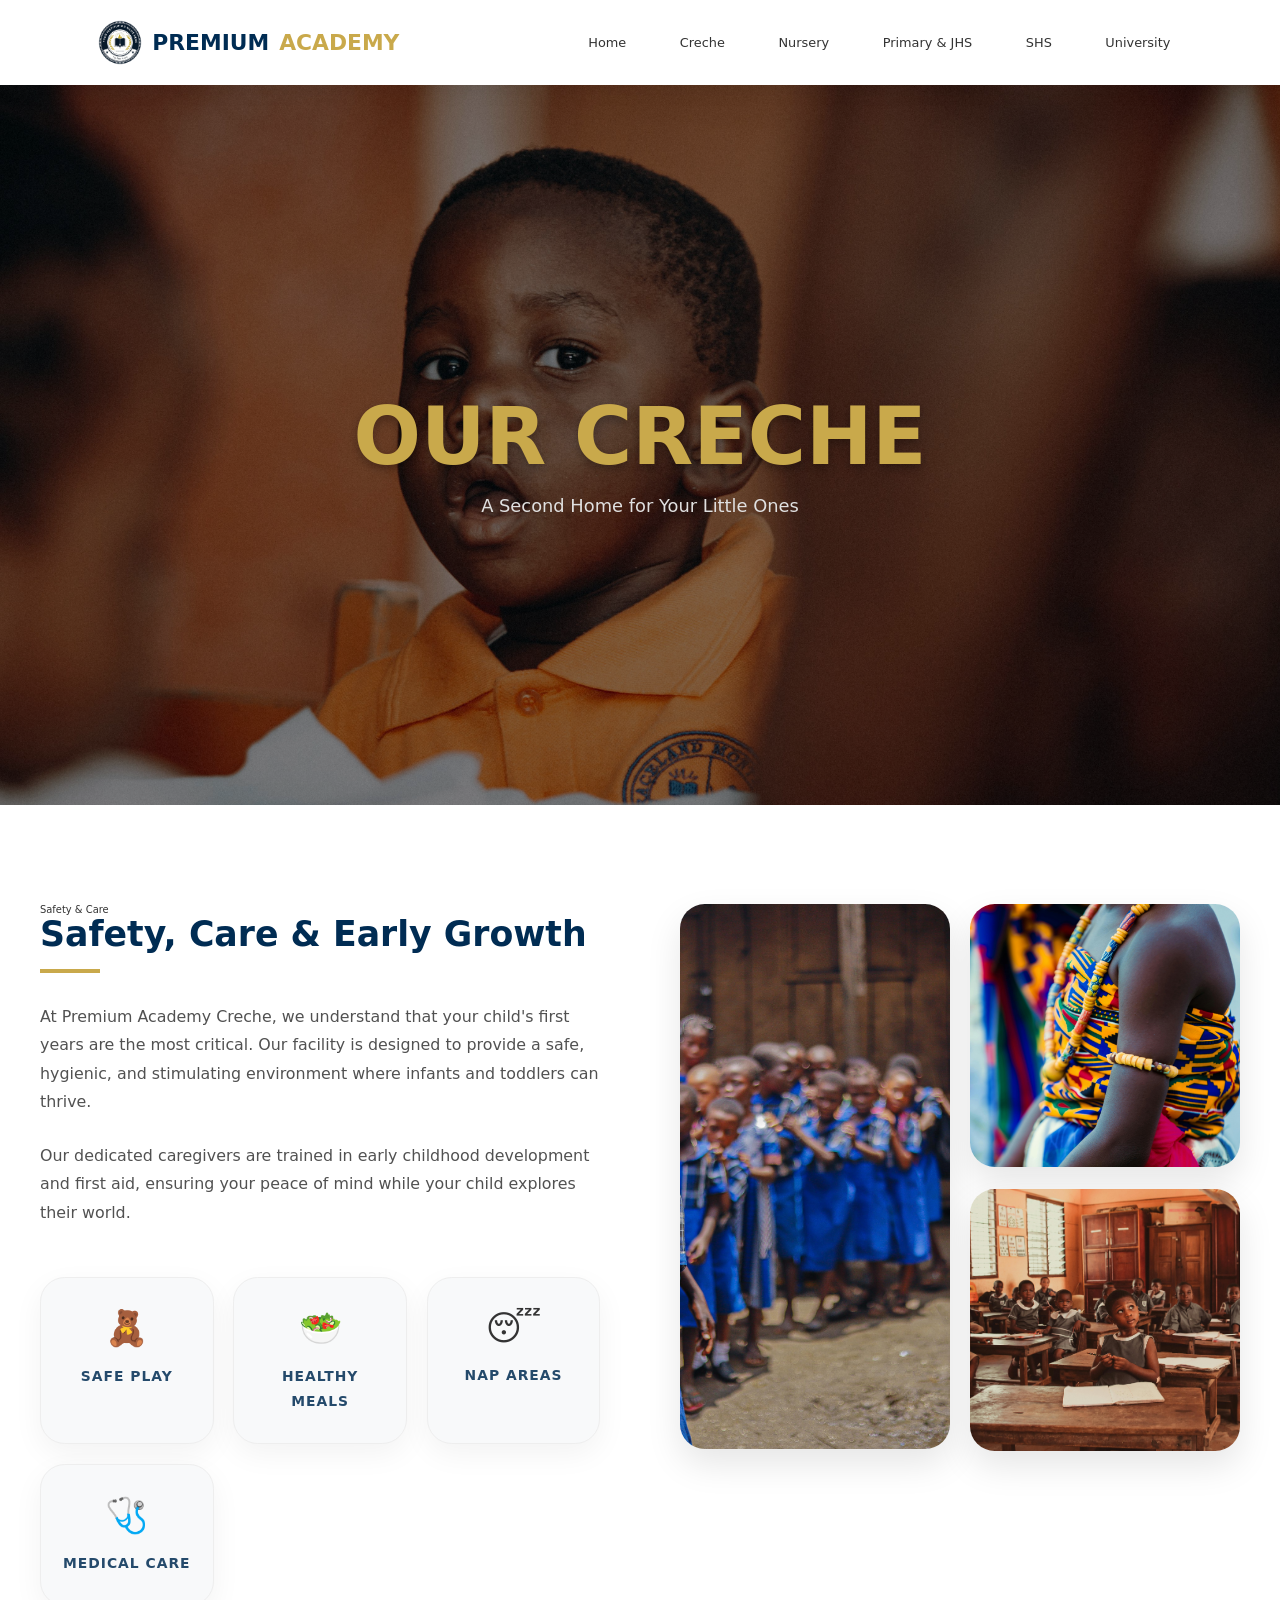
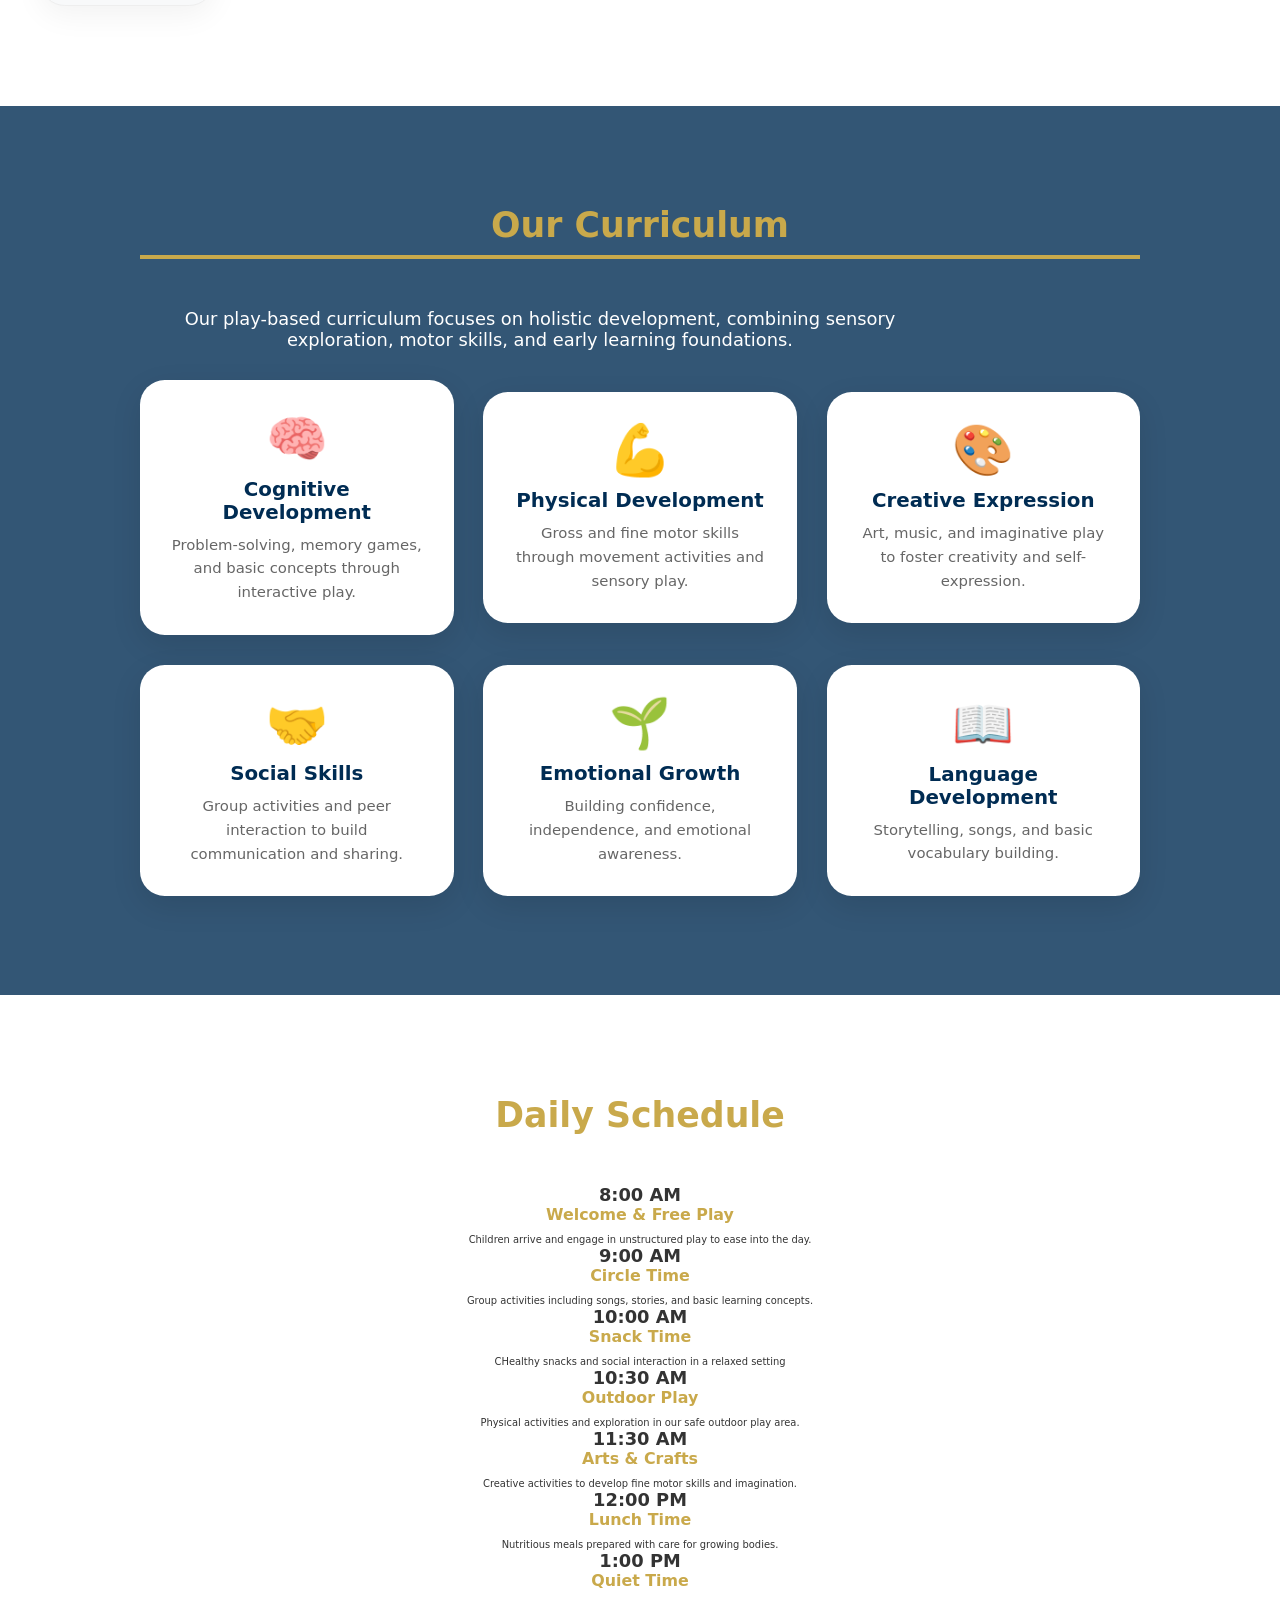
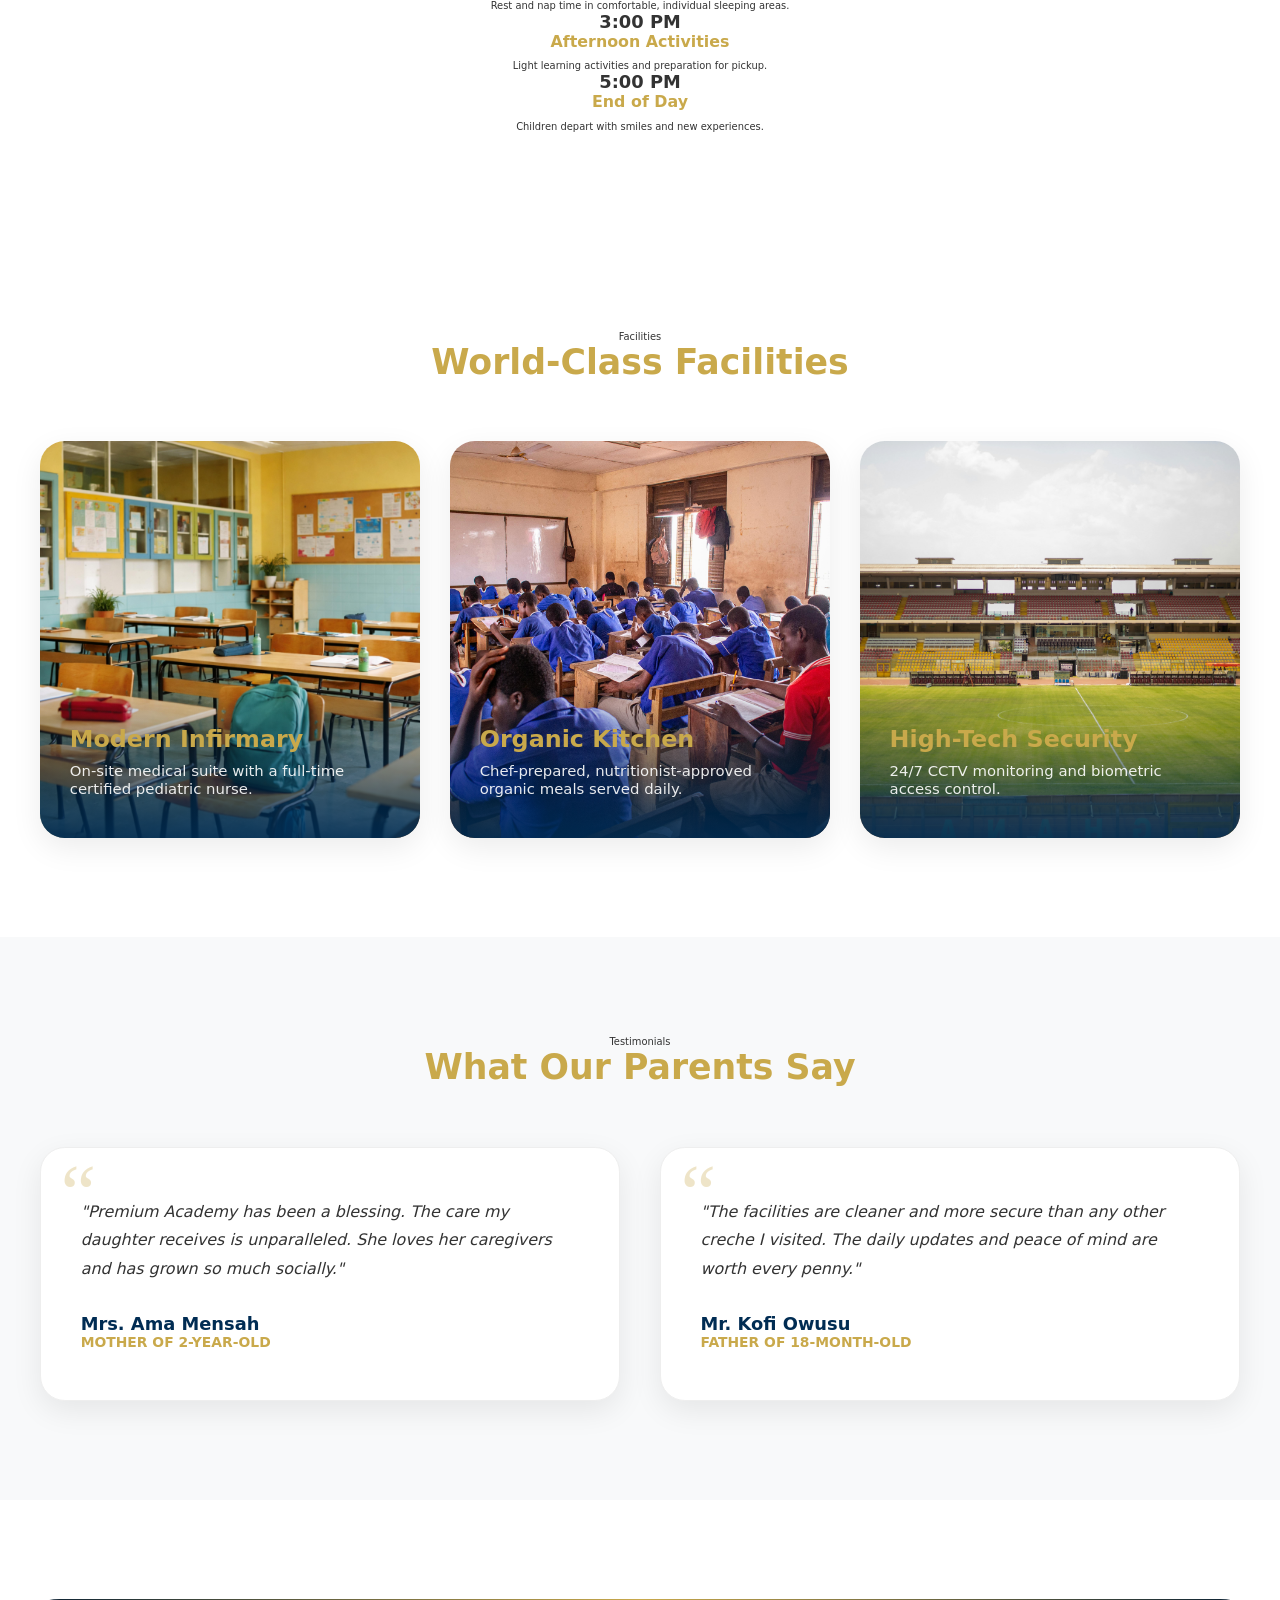
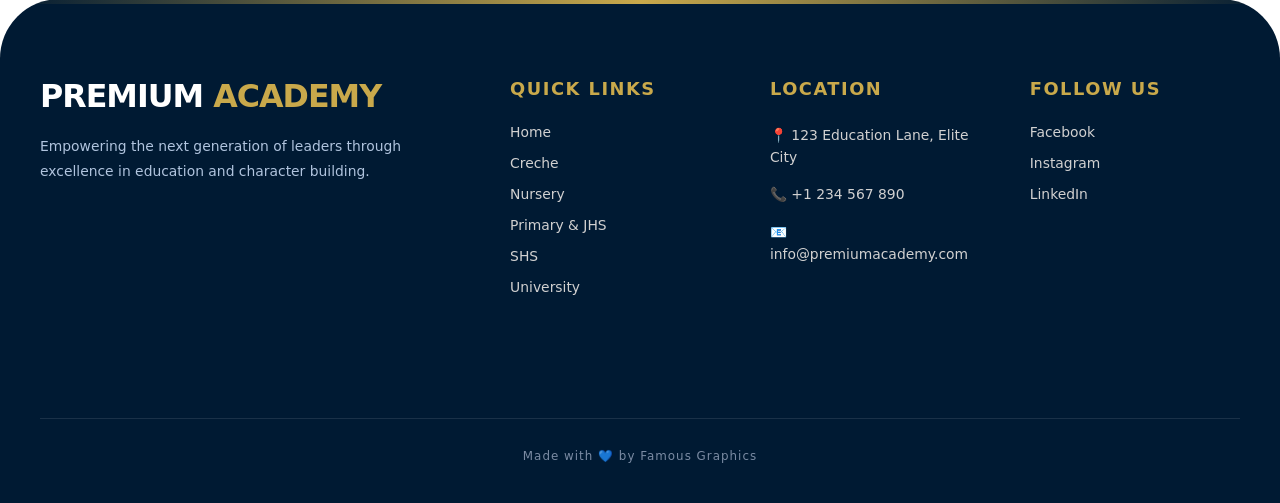
==== commit bcdda677: "a" ====
--- a/creche.html
+++ b/creche.html
@@ -120,42 +120,56 @@
             </div>
         </section>
 
-        <section class="timetable">
-            <h2 class="section-label">Routine</h2>
-            <h4>Daily Schedule</h4>
-            <div class="tablesGrid">
-                <div class="tableCard">
-                    <span class="time">8:00 AM</span>
-                    <p class="activity">Welcome & Free Play</p>
-                    <p>Children arrive and engage in unstructured play to ease into the day.</p>
-                </div>
-                <div class="tableCard">
-                    <span class="time">9:00 AM</span>
-                    <p class="activity">Circle Time</p>
-                    <p>Group activities including songs, stories, and basic learning concepts.</p>
-                </div>
-                <div class="tableCard">
-                    <span class="time">10:00 AM</span>
-                    <p class="activity">Snack Time</p>
-                    <p>Healthy snacks and social interaction in a relaxed setting.</p>
-                </div>
-                <div class="tableCard">
-                    <span class="time">10:30 AM</span>
-                    <p class="activity">Outdoor Play</p>
-                    <p>Physical activities and exploration in our safe outdoor play area.</p>
-                </div>
-                <div class="tableCard">
-                    <span class="time">11:30 AM</span>
-                    <p class="activity">Arts & Crafts</p>
-                    <p>Creative activities to develop fine motor skills and imagination.</p>
-                </div>
-                <div class="tableCard">
-                    <span class="time">12:00 PM</span>
-                    <p class="activity">Lunch Time</p>
-                    <p>Nutritious meals prepared with care for growing bodies.</p>
-                </div>
-            </div>
-        </section>
+<div class="timetable">
+    <h4>Daily Schedule</h4>
+    <div class="tables">
+        <div class="tableInfo">
+            <span class="time">8:00 AM</span>
+            <p class="activity">Welcome & Free Play</p>
+            <p>Children arrive and engage in unstructured play to ease into the day.</p>
+        </div>
+        <div class="tableInfo">
+            <span class="time">9:00 AM</span>
+            <p class="activity">Circle Time</p>
+            <p>Group activities including songs, stories, and basic learning concepts.</p>
+        </div>
+        <div class="tableInfo">
+            <span class="time">10:00 AM</span>
+            <p class="activity">Snack Time</p>
+            <p>CHealthy snacks and social interaction in a relaxed setting</p>
+        </div>
+        <div class="tableInfo">
+            <span class="time">10:30 AM</span>
+            <p class="activity">Outdoor Play</p>
+            <p>Physical activities and exploration in our safe outdoor play area.</p>
+        </div>
+        <div class="tableInfo">
+            <span class="time">11:30 AM</span>
+            <p class="activity">Arts & Crafts</p>
+            <p>Creative activities to develop fine motor skills and imagination.</p>
+        </div>
+        <div class="tableInfo">
+            <span class="time">12:00 PM</span>
+            <p class="activity">Lunch Time</p>
+            <p>Nutritious meals prepared with care for growing bodies.</p>
+        </div>
+        <div class="tableInfo">
+            <span class="time">1:00 PM</span>
+            <p class="activity">Quiet Time</p>
+            <p>Rest and nap time in comfortable, individual sleeping areas.</p>
+        </div>
+        <div class="tableInfo">
+            <span class="time">3:00 PM</span>
+            <p class="activity">Afternoon Activities</p>
+            <p>Light learning activities and preparation for pickup.</p>
+        </div>
+        <div class="tableInfo">
+            <span class="time">5:00 PM</span>
+            <p class="activity">End of Day</p>
+            <p>Children depart with smiles and new experiences.</p>
+        </div>
+    </div>
+</div>
 
         <section class="facilities">
             <div class="container">
--- a/css/global.css
+++ b/css/global.css
@@ -1,30 +1,13 @@
 :root {
-    --primary-blue: #001a33;
-    --secondary-blue: #002c53;
-    --accent-blue: #004d99;
+    --primary-blue: #002c53;
+    --secondary-blue: #001a33;
     --primary-gold: #c9a94b;
-    --accent-gold: #e5c158;
+    --accent-gold: #ffaa00;
     --white: #ffffff;
-    --off-white: #f8faff;
-    --light-gray: #e1e8f0;
-    --text-dark: #0f172a;
-    --text-muted: #64748b;
-    --text-light: #94a3b8;
-    
-    /* Shadows */
-    --shadow-sm: 0 1px 2px 0 rgba(0, 0, 0, 0.05);
-    --shadow-md: 0 4px 6px -1px rgba(0, 0, 0, 0.1), 0 2px 4px -1px rgba(0, 0, 0, 0.06);
-    --shadow-lg: 0 10px 15px -3px rgba(0, 0, 0, 0.1), 0 4px 6px -2px rgba(0, 0, 0, 0.05);
-    --shadow-premium: 0 20px 25px -5px rgba(0, 0, 0, 0.1), 0 10px 10px -5px rgba(0, 0, 0, 0.04);
-    
-    /* Radii */
-    --radius-sm: 0.4rem;
-    --radius-md: 0.8rem;
-    --radius-lg: 1.6rem;
-    --radius-xl: 2.4rem;
-    --radius-full: 9999px;
-
-    --transition: all 0.3s cubic-bezier(0.4, 0, 0.2, 1);
+    --light-gray: #f4f4f4;
+    --text-dark: #333333;
+    --text-muted: #b0c4de;
+    --transition: all 0.4s cubic-bezier(0.165, 0.84, 0.44, 1);
     scroll-behavior: smooth;
 }
 
@@ -36,47 +19,47 @@
 
 body{
     background-color: var(--white);
-    font-family: 'Inter', system-ui, -apple-system, sans-serif;
+    font-family: system-ui, -apple-system, BlinkMacSystemFont, 'Segoe UI', Roboto, Oxygen, Ubuntu, Cantarell, 'Open Sans', 'Helvetica Neue', sans-serif;
+    list-style: none;
     color: var(--text-dark);
-    line-height: 1.6;
-    overflow-x: hidden;
 }
 
 html{
     font-size: 76%;
 }
 
-/* --- Navigation --- */
 nav{
-    background-color: rgba(255, 255, 255, 0.85);
-    backdrop-filter: blur(12px);
-    -webkit-backdrop-filter: blur(12px);
+    background-color: rgba(255, 255, 255, 0.9);
+    backdrop-filter: blur(16px);
+    display: flex;
+    justify-content: space-between;
+    gap: 3rem;
+    align-items: center;
     width: 100%;
-    position: fixed;
+    position: sticky;
     top: 0;
-    z-index: 1000;
-    border-bottom: 1px solid rgba(0, 0, 0, 0.05);
-    transition: var(--transition);
+    z-index: 100;
+    box-shadow: 0 2px 20px 0 rgba(0, 0, 0, 0.1);
 }
 
 .navItems{
-    max-width: 130rem;
-    margin: 0 auto;
-    display: flex;
-    justify-content: space-between;
-    align-items: center;
-    padding: 1.5rem 3rem;
+    display: flex;
+    justify-content: space-evenly;
+    gap: 10rem;
+    align-items: center;
+    padding: 20px;
+    width: 100%;
 }
 
 .brand a{
     display: flex;
+    justify-content: center;
     align-items: center;
     text-decoration: none;
-    font-weight: 800;
-    font-size: 2rem;
-    gap: 1.2rem;
+    font-weight: 900;
+    font-size: 2.2rem;
+    gap: 1rem;
     color: var(--primary-blue);
-    letter-spacing: -0.5px;
 }
 
 .brand span{
@@ -84,109 +67,41 @@
 }
 
 .brand img{
-    height: 4rem;
+    height: 4.5rem;
 }
 
 nav ul{
     list-style-type: none;
     display: flex;
-    gap: 1rem;
+    justify-content: space-between;
+    gap: 3rem;
     align-items: center;
 }
 
 nav ul li a{
     text-decoration: none;
     color: var(--text-dark);
-    font-size: 1.4rem;
-    font-weight: 600;
-    padding: 1rem 1.6rem;
-    border-radius: var(--radius-md);
+    font-size: 1.3rem;
+    font-weight: 500;
+    padding: 0.8rem 1.2rem;
     transition: var(--transition);
 }
 
-nav ul li a:hover, nav ul li a.active {
-    color: var(--primary-blue);
-    background-color: var(--light-gray);
-}
-
-#openBtn {
+nav ul li a:hover{
+    /* color: var(--white); */
+    /* background-color: var(--primary-gold); */
+    border-bottom: 5px solid var(--accent-gold);
+    /* border-radius: 0.5rem; */
+}
+
+#openBtn, #closeBtn{
     display: none;
-    cursor: pointer;
-    padding: 0.5rem;
-    border-radius: var(--radius-sm);
-    transition: var(--transition);
-}
-
-#openBtn img {
-    height: 2.4rem;
-    display: block;
-}
-
-/* --- Buttons --- */
-.mainBtn, .secBtn {
-    display: inline-flex;
-    align-items: center;
-    justify-content: center;
-    padding: 1.6rem 3.2rem;
-    border-radius: var(--radius-md);
-    font-size: 1.6rem;
-    font-weight: 700;
-    text-decoration: none;
-    transition: var(--transition);
-    cursor: pointer;
-}
-
-.mainBtn {
-    background-color: var(--primary-gold);
-    color: var(--white);
-    box-shadow: 0 4px 14px 0 rgba(201, 169, 75, 0.39);
-}
-
-.mainBtn:hover {
-    background-color: var(--accent-gold);
-    transform: translateY(-2px);
-    box-shadow: 0 6px 20px rgba(201, 169, 75, 0.45);
-}
-
-.secBtn {
-    background-color: rgba(255, 255, 255, 0.1);
-    color: var(--white);
-    backdrop-filter: blur(4px);
-    border: 1px solid rgba(255, 255, 255, 0.2);
-}
-
-.secBtn:hover {
-    background-color: rgba(255, 255, 255, 0.2);
-    border-color: rgba(255, 255, 255, 0.4);
-    transform: translateY(-2px);
-}
-
-/* --- Section Helpers --- */
-.container {
-    max-width: 120rem;
-    margin: 0 auto;
-    padding: 0 2.4rem;
-}
-
-.section-label {
-    display: inline-block;
-    color: var(--primary-gold);
-    font-weight: 800;
-    font-size: 1.2rem;
-    text-transform: uppercase;
-    letter-spacing: 2px;
-    margin-bottom: 1.5rem;
-}
-
-h2 {
-    font-size: clamp(3.2rem, 5vw, 4.8rem);
-    font-weight: 800;
-    line-height: 1.2;
-    color: var(--primary-blue);
-    margin-bottom: 2rem;
-}
-
-/* --- Footer --- */
+}
+
+#openBtn img, #closeBtn img{
+    height: 3rem;
+}
+
 footer {
     background-color: var(--secondary-blue);
     color: var(--white);
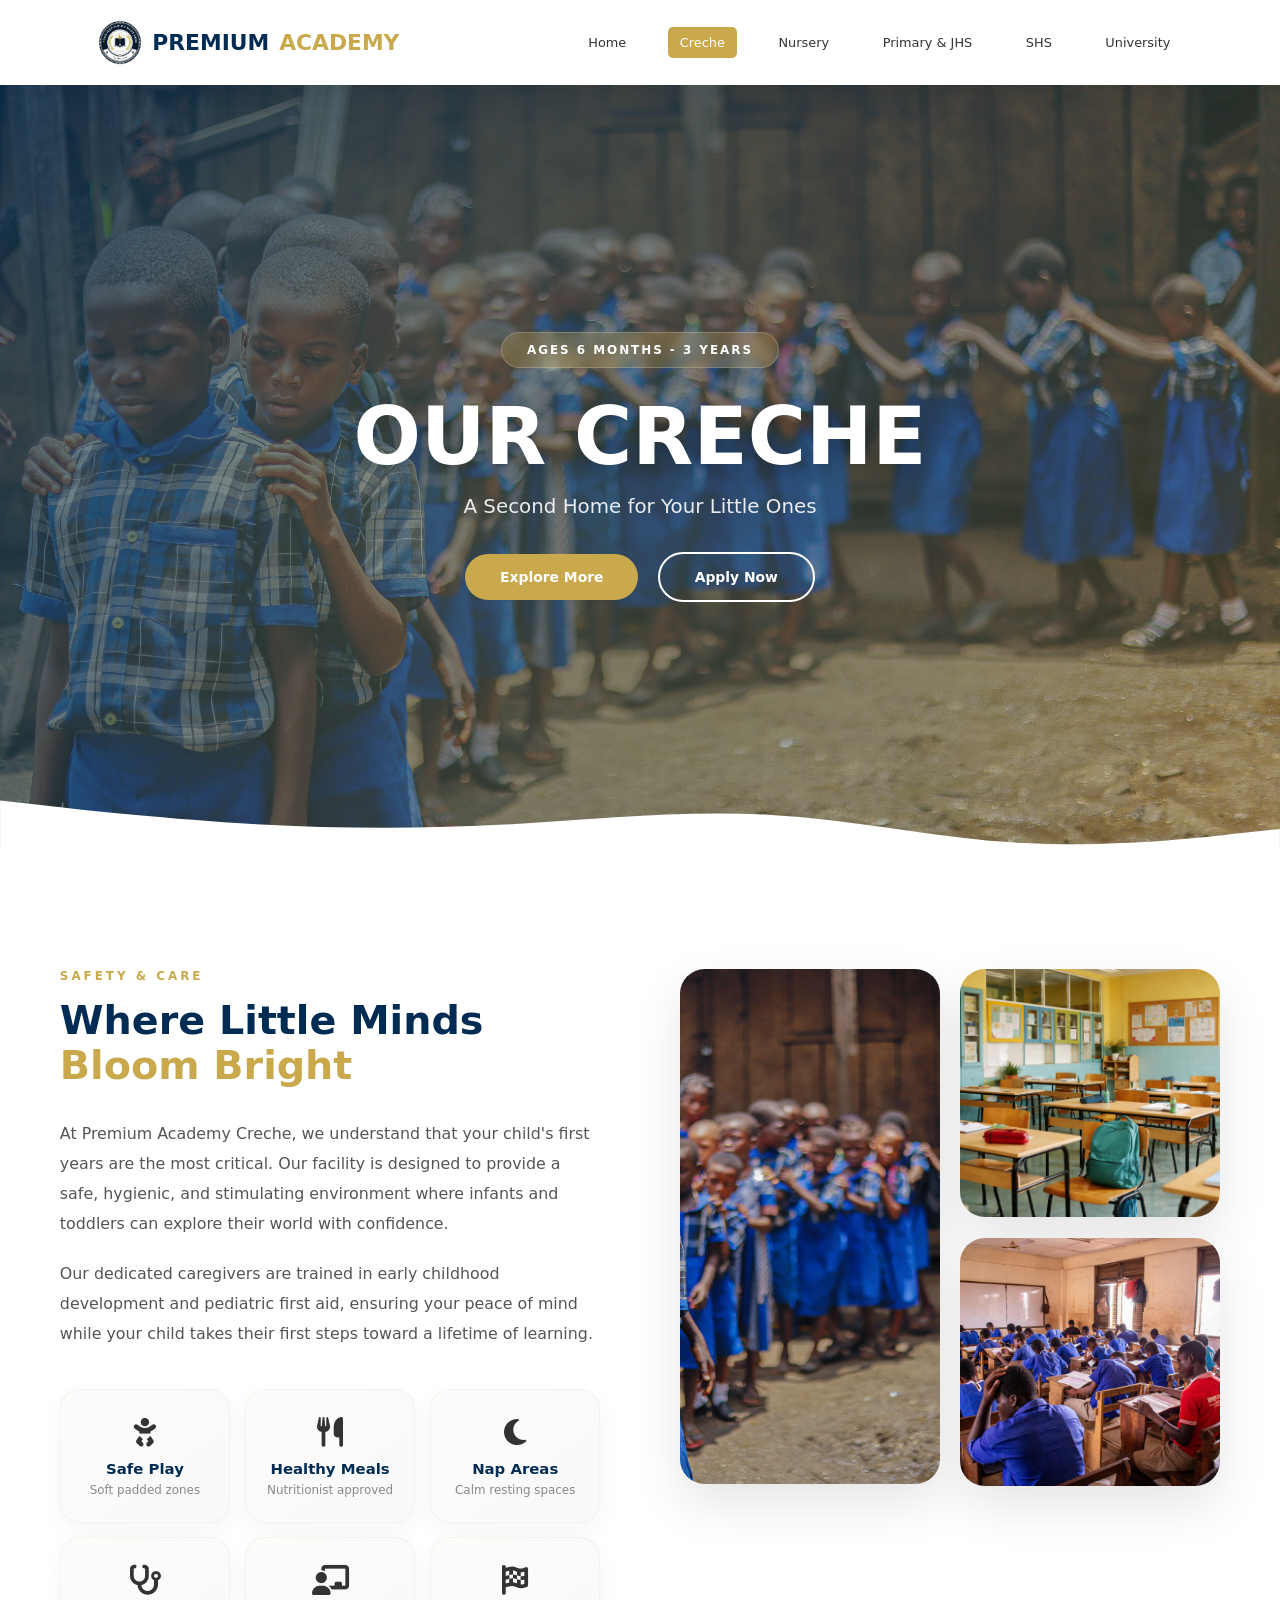
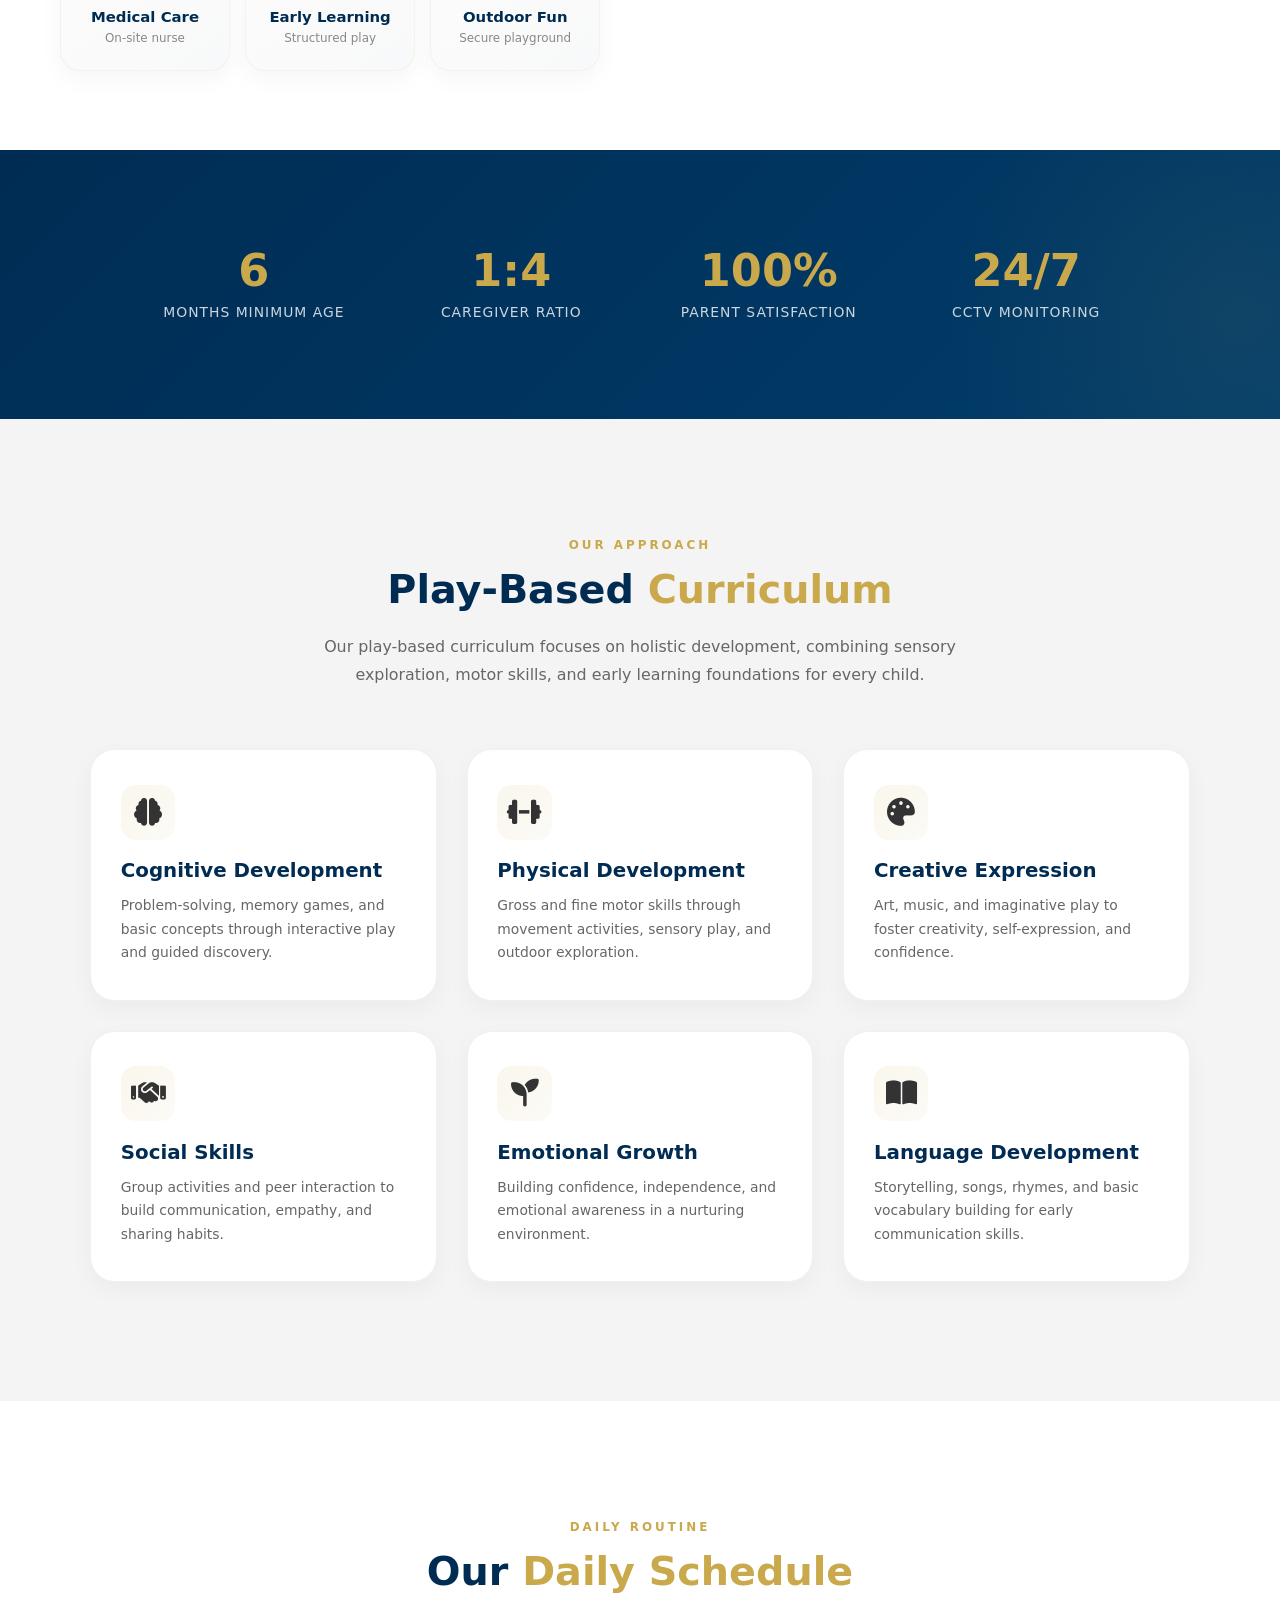
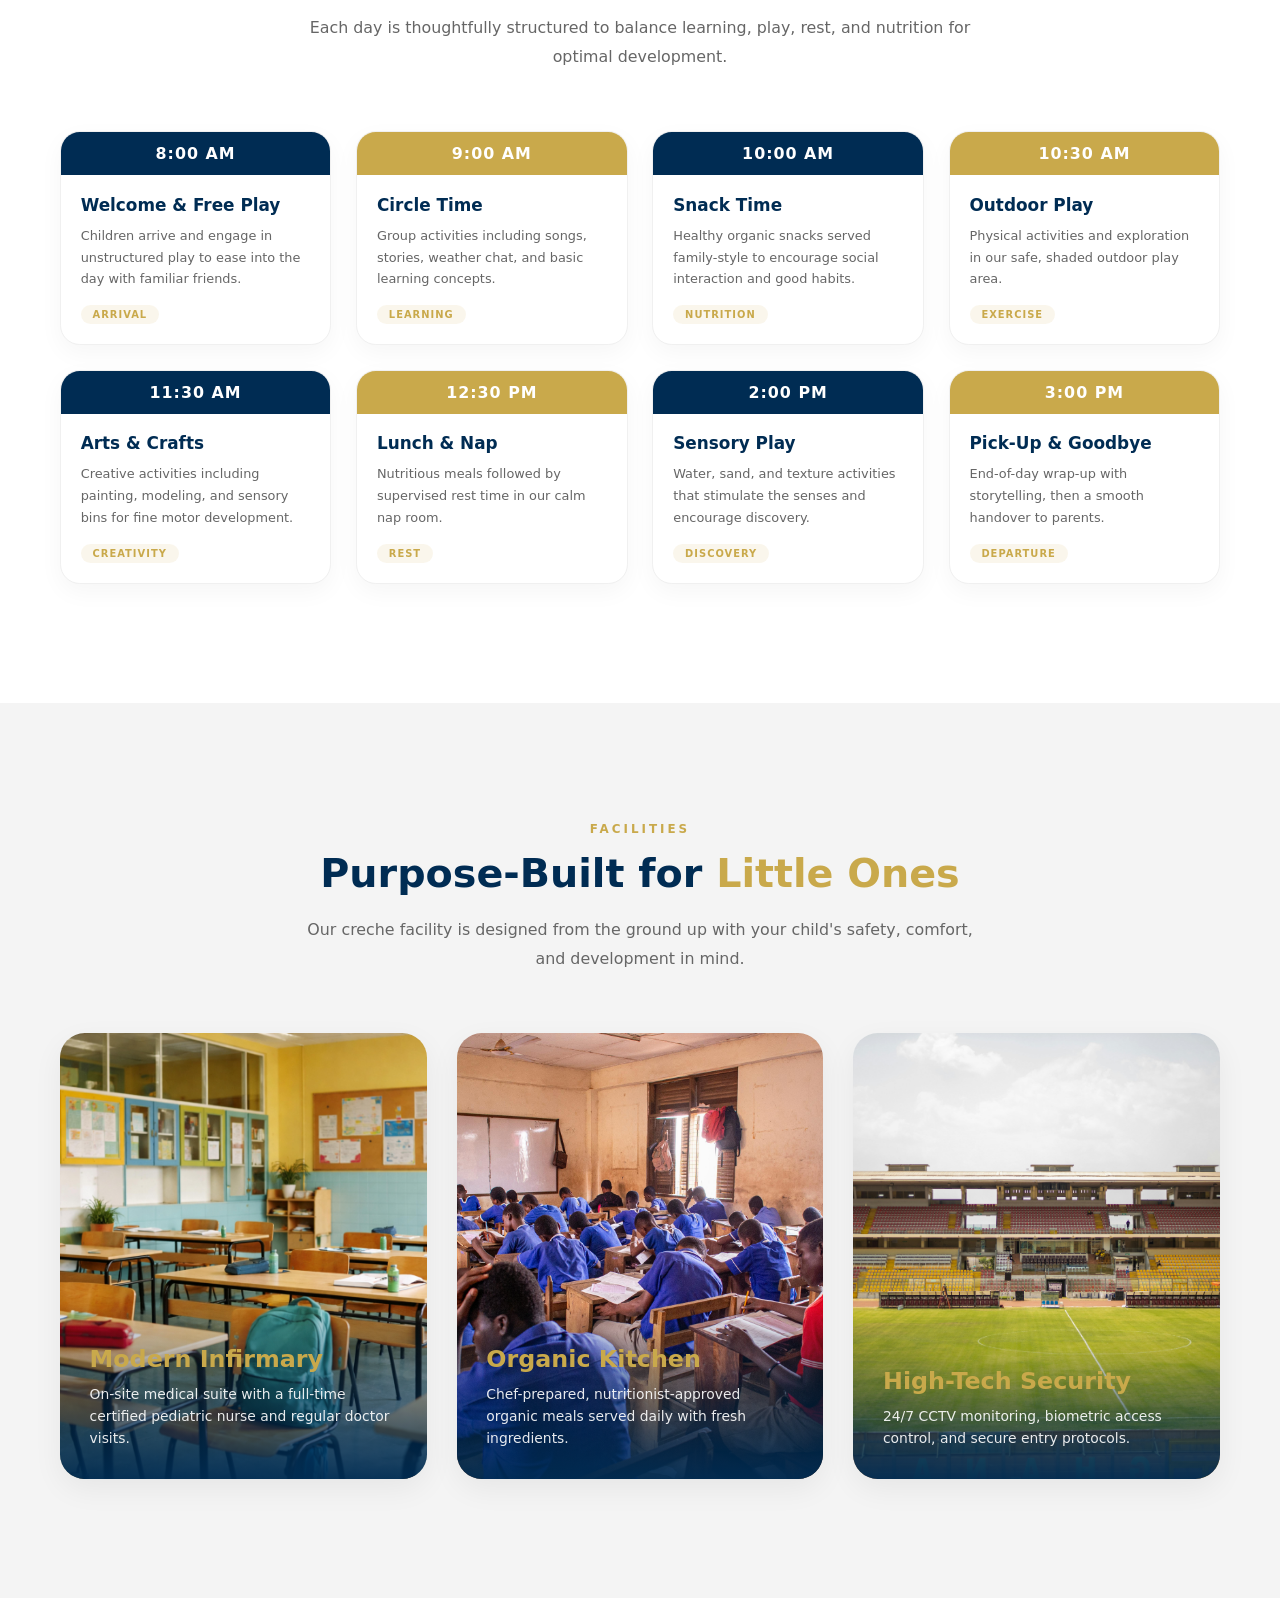
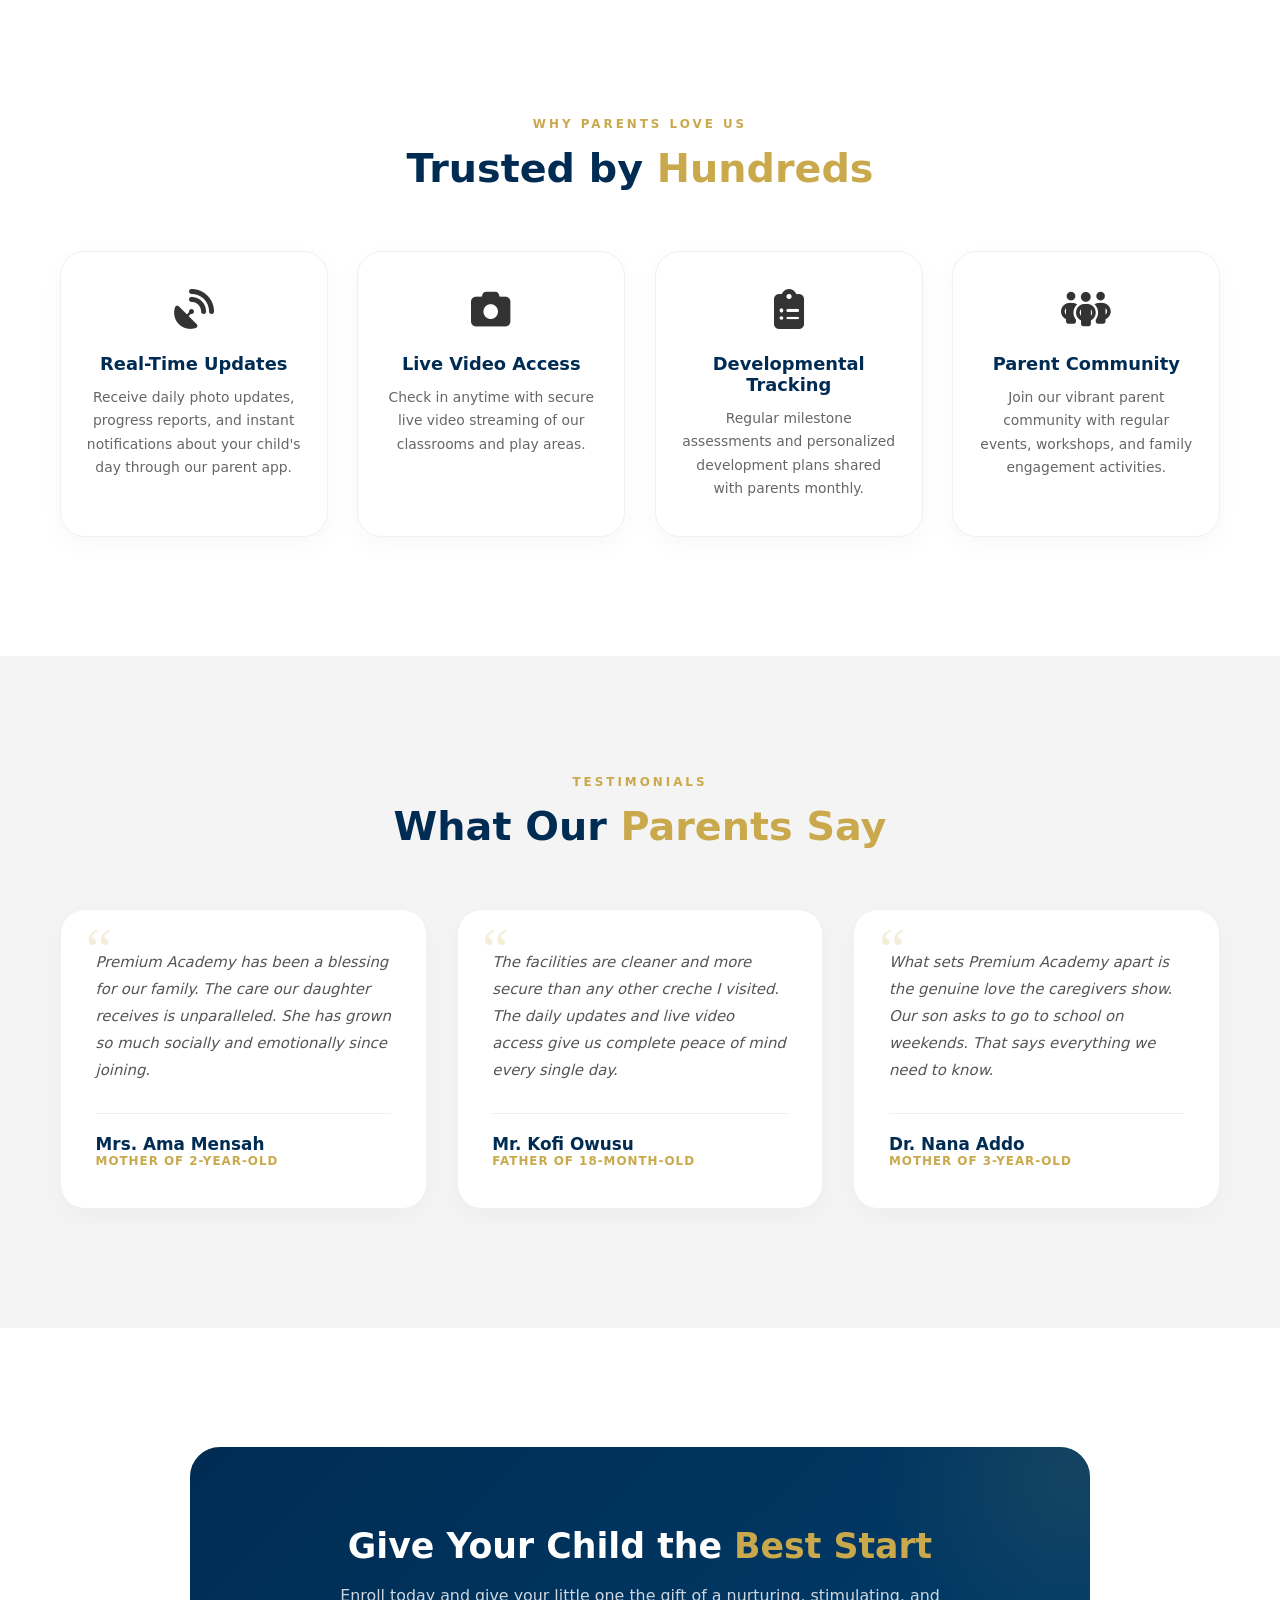
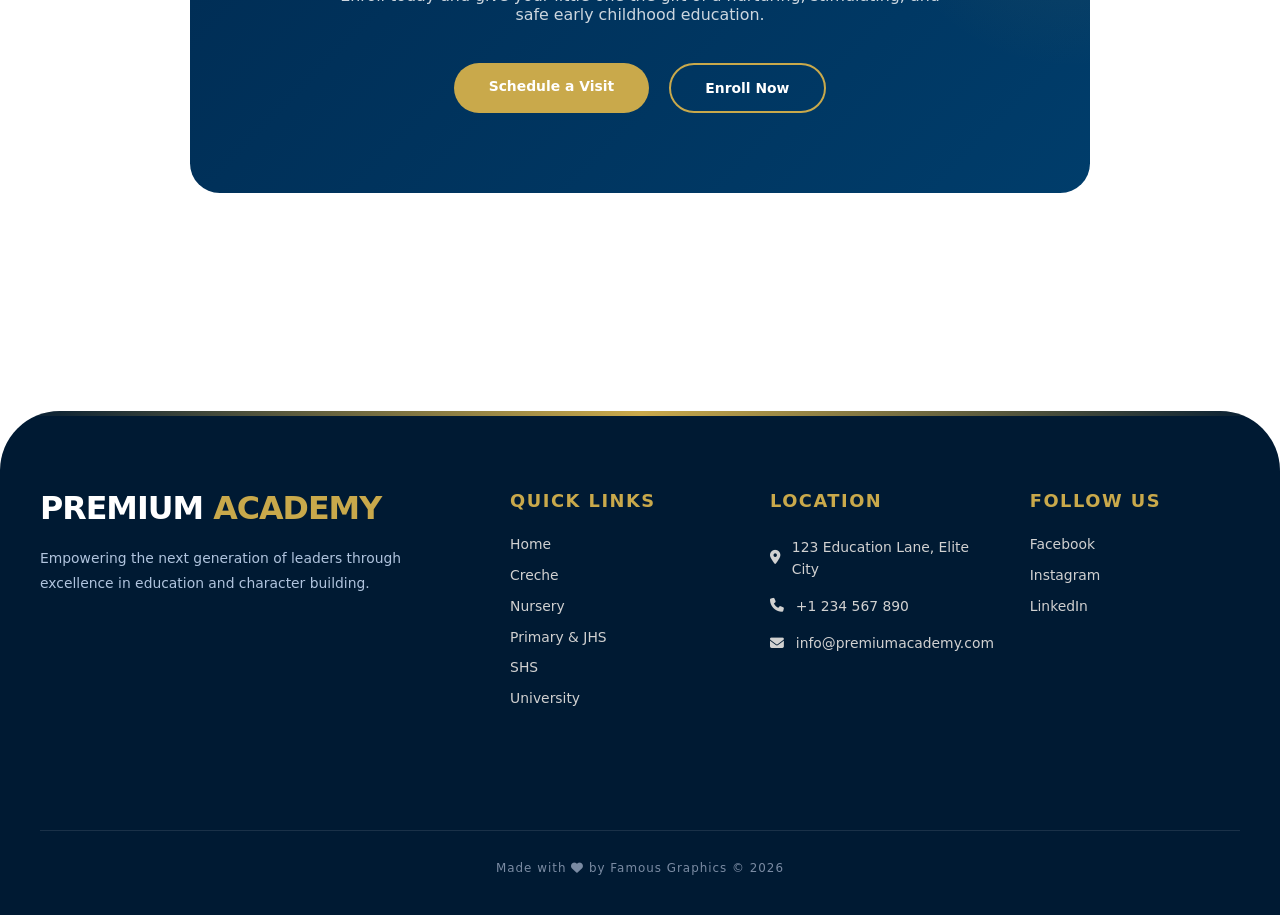
==== commit 0acbfaf6: "my new website design, complete pages" ====
--- a/creche.html
+++ b/creche.html
@@ -7,23 +7,22 @@
     <link rel="stylesheet" href="css/global.css">
     <link rel="stylesheet" href="css/creche.css">
     <link rel="icon" type="image/x-icon" href="img/logo.png">
-    <link href="https://fonts.googleapis.com/css2?family=Inter:wght@300;400;500;600;700;800;900&display=swap" rel="stylesheet">
+    <link rel="stylesheet" href="https://cdnjs.cloudflare.com/ajax/libs/font-awesome/6.5.1/css/all.min.css">
 </head>
 <body>
-    
+
     <nav>
         <div class="navItems">
             <div class="brand">
-                <a href="index.html"><img src="img/logo.png" alt="Premium Academy Logo">PREMIUM <span>ACADEMY</span> </a>
-            </div>
-
+                <a href="index.html"><img src="img/logo.png" alt="Premium Academy Logo">PREMIUM <span>ACADEMY</span></a>
+            </div>
             <ul id="navlinks">
                 <li><a href="index.html">Home</a></li>
-                <li><a href="creche.html" class="active">Creche</a></li>
+                <li><a href="creche.html">Creche</a></li>
                 <li><a href="nursery.html">Nursery</a></li>
                 <li><a href="primary.html">Primary & JHS</a></li>
                 <li><a href="shs.html">SHS</a></li>
-                <li><a href="#">University</a></li>
+                <li><a href="university.html">University</a></li>
             </ul>
             <div id="openBtn"><img src="img/menu.png" alt="Menu"></div>
         </div>
@@ -31,209 +30,396 @@
 
     <header class="crecheHero">
         <div class="heroContent">
+            <span class="heroBadge">Ages 6 Months - 3 Years</span>
             <h1>Our Creche</h1>
             <p>A Second Home for Your Little Ones</p>
+            <div class="heroBtns">
+                <a href="#overview" class="mainBtn">Explore More</a>
+                <a href="#" class="secBtn modalTrigger">Apply Now</a>
+            </div>
         </div>
     </header>
 
     <main>
-        <section class="overview">
+        <section class="overview" id="overview">
             <div class="container">
                 <div class="overviewGrid">
                     <div class="overviewText">
-                        <span class="section-label">Safety & Care</span>
-                        <h2>Safety, Care & Early Growth</h2>
-                        <p>At Premium Academy Creche, we understand that your child's first years are the most critical. Our facility is designed to provide a safe, hygienic, and stimulating environment where infants and toddlers can thrive.</p>
-                        <p>Our dedicated caregivers are trained in early childhood development and first aid, ensuring your peace of mind while your child explores their world.</p>
-
+                        <span class="sectionLabel">Safety & Care</span>
+                        <h2>Where Little Minds <span class="goldText">Bloom Bright</span></h2>
+                        <p>At Premium Academy Creche, we understand that your child's first years are the most critical. Our facility is designed to provide a safe, hygienic, and stimulating environment where infants and toddlers can explore their world with confidence.</p>
+                        <p>Our dedicated caregivers are trained in early childhood development and pediatric first aid, ensuring your peace of mind while your child takes their first steps toward a lifetime of learning.</p>
                         <div class="careGrid">
                             <div class="careCard">
-                                <span>🧸</span>
-                                <p>Safe Play</p>
-                            </div>
-                            <div class="careCard">
-                                <span>🥗</span>
-                                <p>Healthy Meals</p>
-                            </div>
-                            <div class="careCard">
-                                <span>😴</span>
-                                <p>Nap Areas</p>
-                            </div>
-                            <div class="careCard">
-                                <span>🩺</span>
-                                <p>Medical Care</p>
-                            </div>
-                        </div>
-                    </div>
-                    <div class="images">
-                        <div class="image-main">
+                                <span class="careIcon"><i class="fa-solid fa-baby"></i></span>
+                                <h4>Safe Play</h4>
+                                <p>Soft padded zones</p>
+                            </div>
+                            <div class="careCard">
+                                <span class="careIcon"><i class="fa-solid fa-utensils"></i></span>
+                                <h4>Healthy Meals</h4>
+                                <p>Nutritionist approved</p>
+                            </div>
+                            <div class="careCard">
+                                <span class="careIcon"><i class="fa-solid fa-moon"></i></span>
+                                <h4>Nap Areas</h4>
+                                <p>Calm resting spaces</p>
+                            </div>
+                            <div class="careCard">
+                                <span class="careIcon"><i class="fa-solid fa-stethoscope"></i></span>
+                                <h4>Medical Care</h4>
+                                <p>On-site nurse</p>
+                            </div>
+                            <div class="careCard">
+                                <span class="careIcon"><i class="fa-solid fa-chalkboard-user"></i></span>
+                                <h4>Early Learning</h4>
+                                <p>Structured play</p>
+                            </div>
+                            <div class="careCard">
+                                <span class="careIcon"><i class="fa-solid fa-flag-checkered"></i></span>
+                                <h4>Outdoor Fun</h4>
+                                <p>Secure playground</p>
+                            </div>
+                        </div>
+                    </div>
+                    <div class="overviewImages">
+                        <div class="imageMain">
                             <img src="img/creceh.jpg" alt="Safe and stimulating environment for kids">
                         </div>
-                        <div class="image-sub">
-                            <img src="img/creche2.jpg" alt="Happy toddlers learning together">
-                        </div>
-                        <div class="image-sub">
-                            <img src="img/creche3.jpg" alt="Focused play and development">
-                        </div>
-                    </div>
+                        <div class="imageSub">
+                            <img src="img/classroom.jpg" alt="Happy toddlers learning together">
+                        </div>
+                        <div class="imageSub">
+                            <img src="img/classroom2.jpg" alt="Focused play and development">
+                        </div>
+                    </div>
+                </div>
+            </div>
+        </section>
+
+        <section class="statsSection">
+            <div class="statsGrid">
+                <div class="statItem">
+                    <span class="statNumber" data-count="6">6</span>
+                    <span class="statLabel">Months Minimum Age</span>
+                </div>
+                <div class="statItem">
+                    <span class="statNumber">1:4</span>
+                    <span class="statLabel">Caregiver Ratio</span>
+                </div>
+                <div class="statItem">
+                    <span class="statNumber">100%</span>
+                    <span class="statLabel">Parent Satisfaction</span>
+                </div>
+                <div class="statItem">
+                    <span class="statNumber">24/7</span>
+                    <span class="statLabel">CCTV Monitoring</span>
                 </div>
             </div>
         </section>
 
         <section class="curriculum">
             <div class="container">
-                <h2>Our Curriculum</h2>
-                <p>Our play-based curriculum focuses on holistic development, combining sensory exploration, motor skills, and early learning foundations.</p>
-
+                <div class="sectionHeader">
+                    <span class="sectionLabel">Our Approach</span>
+                    <h2>Play-Based <span class="goldText">Curriculum</span></h2>
+                    <p>Our play-based curriculum focuses on holistic development, combining sensory exploration, motor skills, and early learning foundations for every child.</p>
+                </div>
                 <div class="curriculumGrid">
-                    <div class="curriculumCard">
-                        <span>🧠</span>
+                    <div class="currCard">
+                        <div class="currIconWrap">
+                            <span class="currIcon"><i class="fa-solid fa-brain"></i></span>
+                        </div>
                         <h3>Cognitive Development</h3>
-                        <p>Problem-solving, memory games, and basic concepts through interactive play.</p>
-                    </div>
-                    <div class="curriculumCard">
-                        <span>💪</span>
+                        <p>Problem-solving, memory games, and basic concepts through interactive play and guided discovery.</p>
+                    </div>
+                    <div class="currCard">
+                        <div class="currIconWrap">
+                            <span class="currIcon"><i class="fa-solid fa-dumbbell"></i></span>
+                        </div>
                         <h3>Physical Development</h3>
-                        <p>Gross and fine motor skills through movement activities and sensory play.</p>
-                    </div>
-                    <div class="curriculumCard">
-                        <span>🎨</span>
+                        <p>Gross and fine motor skills through movement activities, sensory play, and outdoor exploration.</p>
+                    </div>
+                    <div class="currCard">
+                        <div class="currIconWrap">
+                            <span class="currIcon"><i class="fa-solid fa-palette"></i></span>
+                        </div>
                         <h3>Creative Expression</h3>
-                        <p>Art, music, and imaginative play to foster creativity and self-expression.</p>
-                    </div>
-                    <div class="curriculumCard">
-                        <span>🤝</span>
+                        <p>Art, music, and imaginative play to foster creativity, self-expression, and confidence.</p>
+                    </div>
+                    <div class="currCard">
+                        <div class="currIconWrap">
+                            <span class="currIcon"><i class="fa-solid fa-handshake"></i></span>
+                        </div>
                         <h3>Social Skills</h3>
-                        <p>Group activities and peer interaction to build communication and sharing.</p>
-                    </div>
-                    <div class="curriculumCard">
-                        <span>🌱</span>
+                        <p>Group activities and peer interaction to build communication, empathy, and sharing habits.</p>
+                    </div>
+                    <div class="currCard">
+                        <div class="currIconWrap">
+                            <span class="currIcon"><i class="fa-solid fa-seedling"></i></span>
+                        </div>
                         <h3>Emotional Growth</h3>
-                        <p>Building confidence, independence, and emotional awareness.</p>
-                    </div>
-                    <div class="curriculumCard">
-                        <span>📖</span>
+                        <p>Building confidence, independence, and emotional awareness in a nurturing environment.</p>
+                    </div>
+                    <div class="currCard">
+                        <div class="currIconWrap">
+                            <span class="currIcon"><i class="fa-solid fa-book-open"></i></span>
+                        </div>
                         <h3>Language Development</h3>
-                        <p>Storytelling, songs, and basic vocabulary building.</p>
-                    </div>
-                </div>
-            </div>
-        </section>
-
-<div class="timetable">
-    <h4>Daily Schedule</h4>
-    <div class="tables">
-        <div class="tableInfo">
-            <span class="time">8:00 AM</span>
-            <p class="activity">Welcome & Free Play</p>
-            <p>Children arrive and engage in unstructured play to ease into the day.</p>
-        </div>
-        <div class="tableInfo">
-            <span class="time">9:00 AM</span>
-            <p class="activity">Circle Time</p>
-            <p>Group activities including songs, stories, and basic learning concepts.</p>
-        </div>
-        <div class="tableInfo">
-            <span class="time">10:00 AM</span>
-            <p class="activity">Snack Time</p>
-            <p>CHealthy snacks and social interaction in a relaxed setting</p>
-        </div>
-        <div class="tableInfo">
-            <span class="time">10:30 AM</span>
-            <p class="activity">Outdoor Play</p>
-            <p>Physical activities and exploration in our safe outdoor play area.</p>
-        </div>
-        <div class="tableInfo">
-            <span class="time">11:30 AM</span>
-            <p class="activity">Arts & Crafts</p>
-            <p>Creative activities to develop fine motor skills and imagination.</p>
-        </div>
-        <div class="tableInfo">
-            <span class="time">12:00 PM</span>
-            <p class="activity">Lunch Time</p>
-            <p>Nutritious meals prepared with care for growing bodies.</p>
-        </div>
-        <div class="tableInfo">
-            <span class="time">1:00 PM</span>
-            <p class="activity">Quiet Time</p>
-            <p>Rest and nap time in comfortable, individual sleeping areas.</p>
-        </div>
-        <div class="tableInfo">
-            <span class="time">3:00 PM</span>
-            <p class="activity">Afternoon Activities</p>
-            <p>Light learning activities and preparation for pickup.</p>
-        </div>
-        <div class="tableInfo">
-            <span class="time">5:00 PM</span>
-            <p class="activity">End of Day</p>
-            <p>Children depart with smiles and new experiences.</p>
+                        <p>Storytelling, songs, rhymes, and basic vocabulary building for early communication skills.</p>
+                    </div>
+                </div>
+            </div>
+        </section>
+
+        <section class="timetable">
+            <div class="container">
+                <div class="sectionHeader">
+                    <span class="sectionLabel">Daily Routine</span>
+                    <h2>Our <span class="goldText">Daily Schedule</span></h2>
+                    <p>Each day is thoughtfully structured to balance learning, play, rest, and nutrition for optimal development.</p>
+                </div>
+                <div class="tablesGrid">
+                    <div class="tableCard">
+                        <span class="timeBadge">8:00 AM</span>
+                        <div class="tableContent">
+                            <h3>Welcome & Free Play</h3>
+                            <p>Children arrive and engage in unstructured play to ease into the day with familiar friends.</p>
+                            <span class="activityTag">Arrival</span>
+                        </div>
+                    </div>
+                    <div class="tableCard">
+                        <span class="timeBadge">9:00 AM</span>
+                        <div class="tableContent">
+                            <h3>Circle Time</h3>
+                            <p>Group activities including songs, stories, weather chat, and basic learning concepts.</p>
+                            <span class="activityTag">Learning</span>
+                        </div>
+                    </div>
+                    <div class="tableCard">
+                        <span class="timeBadge">10:00 AM</span>
+                        <div class="tableContent">
+                            <h3>Snack Time</h3>
+                            <p>Healthy organic snacks served family-style to encourage social interaction and good habits.</p>
+                            <span class="activityTag">Nutrition</span>
+                        </div>
+                    </div>
+                    <div class="tableCard">
+                        <span class="timeBadge">10:30 AM</span>
+                        <div class="tableContent">
+                            <h3>Outdoor Play</h3>
+                            <p>Physical activities and exploration in our safe, shaded outdoor play area.</p>
+                            <span class="activityTag">Exercise</span>
+                        </div>
+                    </div>
+                    <div class="tableCard">
+                        <span class="timeBadge">11:30 AM</span>
+                        <div class="tableContent">
+                            <h3>Arts & Crafts</h3>
+                            <p>Creative activities including painting, modeling, and sensory bins for fine motor development.</p>
+                            <span class="activityTag">Creativity</span>
+                        </div>
+                    </div>
+                    <div class="tableCard">
+                        <span class="timeBadge">12:30 PM</span>
+                        <div class="tableContent">
+                            <h3>Lunch & Nap</h3>
+                            <p>Nutritious meals followed by supervised rest time in our calm nap room.</p>
+                            <span class="activityTag">Rest</span>
+                        </div>
+                    </div>
+                    <div class="tableCard">
+                        <span class="timeBadge">2:00 PM</span>
+                        <div class="tableContent">
+                            <h3>Sensory Play</h3>
+                            <p>Water, sand, and texture activities that stimulate the senses and encourage discovery.</p>
+                            <span class="activityTag">Discovery</span>
+                        </div>
+                    </div>
+                    <div class="tableCard">
+                        <span class="timeBadge">3:00 PM</span>
+                        <div class="tableContent">
+                            <h3>Pick-Up & Goodbye</h3>
+                            <p>End-of-day wrap-up with storytelling, then a smooth handover to parents.</p>
+                            <span class="activityTag">Departure</span>
+                        </div>
+                    </div>
+                </div>
+            </div>
+        </section>
+
+        <section class="facilities">
+            <div class="container">
+                <div class="sectionHeader">
+                    <span class="sectionLabel">Facilities</span>
+                    <h2>Purpose-Built for <span class="goldText">Little Ones</span></h2>
+                    <p>Our creche facility is designed from the ground up with your child's safety, comfort, and development in mind.</p>
+                </div>
+                <div class="facilityGrid">
+                    <div class="facilityCard">
+                        <img src="img/classroom.jpg" alt="Modern Infirmary">
+                        <div class="facilityOverlay">
+                            <h3>Modern Infirmary</h3>
+                            <p>On-site medical suite with a full-time certified pediatric nurse and regular doctor visits.</p>
+                        </div>
+                    </div>
+                    <div class="facilityCard">
+                        <img src="img/classroom2.jpg" alt="Organic Kitchen">
+                        <div class="facilityOverlay">
+                            <h3>Organic Kitchen</h3>
+                            <p>Chef-prepared, nutritionist-approved organic meals served daily with fresh ingredients.</p>
+                        </div>
+                    </div>
+                    <div class="facilityCard">
+                        <img src="img/stadium.jpg" alt="High-Tech Security">
+                        <div class="facilityOverlay">
+                            <h3>High-Tech Security</h3>
+                            <p>24/7 CCTV monitoring, biometric access control, and secure entry protocols.</p>
+                        </div>
+                    </div>
+                </div>
+            </div>
+        </section>
+
+        <section class="whyLove">
+            <div class="container">
+                <div class="sectionHeader">
+                    <span class="sectionLabel">Why Parents Love Us</span>
+                    <h2>Trusted by <span class="goldText">Hundreds</span></h2>
+                </div>
+                <div class="loveGrid">
+                    <div class="loveCard">
+                        <span class="loveIcon"><i class="fa-solid fa-satellite-dish"></i></span>
+                        <h3>Real-Time Updates</h3>
+                        <p>Receive daily photo updates, progress reports, and instant notifications about your child's day through our parent app.</p>
+                    </div>
+                    <div class="loveCard">
+                        <span class="loveIcon"><i class="fa-solid fa-camera"></i></span>
+                        <h3>Live Video Access</h3>
+                        <p>Check in anytime with secure live video streaming of our classrooms and play areas.</p>
+                    </div>
+                    <div class="loveCard">
+                        <span class="loveIcon"><i class="fa-solid fa-clipboard-list"></i></span>
+                        <h3>Developmental Tracking</h3>
+                        <p>Regular milestone assessments and personalized development plans shared with parents monthly.</p>
+                    </div>
+                    <div class="loveCard">
+                        <span class="loveIcon"><i class="fa-solid fa-people-group"></i></span>
+                        <h3>Parent Community</h3>
+                        <p>Join our vibrant parent community with regular events, workshops, and family engagement activities.</p>
+                    </div>
+                </div>
+            </div>
+        </section>
+
+        <section class="testimonials">
+            <div class="container">
+                <div class="sectionHeader">
+                    <span class="sectionLabel">Testimonials</span>
+                    <h2>What Our <span class="goldText">Parents Say</span></h2>
+                </div>
+                <div class="testimonialsGrid">
+                    <div class="testimonialCard">
+                        <div class="quoteIcon">&ldquo;</div>
+                        <p class="testimonialText">Premium Academy has been a blessing for our family. The care our daughter receives is unparalleled. She has grown so much socially and emotionally since joining.</p>
+                        <div class="testimonialAuthor">
+                            <div class="authorInfo">
+                                <h4>Mrs. Ama Mensah</h4>
+                                <span>Mother of 2-year-old</span>
+                            </div>
+                        </div>
+                    </div>
+                    <div class="testimonialCard">
+                        <div class="quoteIcon">&ldquo;</div>
+                        <p class="testimonialText">The facilities are cleaner and more secure than any other creche I visited. The daily updates and live video access give us complete peace of mind every single day.</p>
+                        <div class="testimonialAuthor">
+                            <div class="authorInfo">
+                                <h4>Mr. Kofi Owusu</h4>
+                                <span>Father of 18-month-old</span>
+                            </div>
+                        </div>
+                    </div>
+                    <div class="testimonialCard">
+                        <div class="quoteIcon">&ldquo;</div>
+                        <p class="testimonialText">What sets Premium Academy apart is the genuine love the caregivers show. Our son asks to go to school on weekends. That says everything we need to know.</p>
+                        <div class="testimonialAuthor">
+                            <div class="authorInfo">
+                                <h4>Dr. Nana Addo</h4>
+                                <span>Mother of 3-year-old</span>
+                            </div>
+                        </div>
+                    </div>
+                </div>
+            </div>
+        </section>
+
+        <section class="ctaSection">
+            <div class="container">
+                <div class="ctaBox">
+                    <h2>Give Your Child the <span class="goldText">Best Start</span></h2>
+                    <p>Enroll today and give your little one the gift of a nurturing, stimulating, and safe early childhood education.</p>
+                    <div class="ctaBtns">
+                            <a href="#" class="mainBtn modalTrigger">Schedule a Visit</a>
+                            <a href="#" class="secBtn modalTrigger">Enroll Now</a>
+                    </div>
+                </div>
+            </div>
+        </section>
+    </main>
+
+    <div class="modalOverlay" id="modalOverlay">
+        <div class="modalBox">
+            <button class="modalClose" id="modalClose">&times;</button>
+            <div class="modalHeader">
+                <h2>Enroll at Our <span class="goldText">Creche</span></h2>
+                <p>Fill in your details and our admissions team will contact you within 24 hours to discuss your child's enrollment.</p>
+            </div>
+            <form class="modalForm" id="modalForm">
+                <div class="formRow">
+                    <div class="formGroup">
+                        <label for="formName">Full Name *</label>
+                        <input type="text" id="formName" name="name" placeholder="Enter your full name" required>
+                    </div>
+                    <div class="formGroup">
+                        <label for="formEmail">Email Address *</label>
+                        <input type="email" id="formEmail" name="email" placeholder="Enter your email address" required>
+                    </div>
+                </div>
+                <div class="formRow">
+                    <div class="formGroup">
+                        <label for="formPhone">Phone Number *</label>
+                        <input type="tel" id="formPhone" name="phone" placeholder="Enter your phone number" required>
+                    </div>
+                    <div class="formGroup">
+                        <label for="formChild">Child's Name</label>
+                        <input type="text" id="formChild" name="child" placeholder="Enter your child's full name">
+                    </div>
+                </div>
+                <div class="formGroup">
+                    <label for="formProgram">Program of Interest *</label>
+                    <select id="formProgram" name="program" required>
+                        <option value="">Select a program</option>
+                        <option value="Creche Full-Time">Creche Full-Time (6 months - 3 years)</option>
+                        <option value="Creche Part-Time">Creche Part-Time</option>
+                        <option value="Creche After-School">Creche After-School Care</option>
+                        <option value="Other">Other</option>
+                    </select>
+                </div>
+                <div class="formGroup">
+                    <label for="formMessage">Message</label>
+                    <textarea id="formMessage" name="message" placeholder="Tell us about your child, any special requirements, or questions you may have..." rows="4"></textarea>
+                </div>
+                <div class="formGroup checkboxGroup">
+                    <input type="checkbox" id="formConsent" name="consent" required>
+                    <label for="formConsent">I consent to Premium Academy processing my data for admissions purposes. *</label>
+                </div>
+                <button type="submit" class="formSubmit">Submit Enquiry</button>
+            </form>
+            <div class="modalFooter">
+                <p>Alternatively, call us on <strong><i class="fa-solid fa-phone"></i> +1 234 567 890</strong> or visit our campus</p>
+            </div>
         </div>
     </div>
-</div>
-
-        <section class="facilities">
-            <div class="container">
-                <div class="sectionHeader">
-                    <span class="section-label">Facilities</span>
-                    <h2>World-Class Facilities</h2>
-                </div>
-                <div class="facilityGrid">
-                    <div class="facilityCard">
-                        <img src="img/classroom.jpg" alt="Infirmary">
-                        <div class="facilityOverlay">
-                            <h3>Modern Infirmary</h3>
-                            <p>On-site medical suite with a full-time certified pediatric nurse.</p>
-                        </div>
-                    </div>
-                    <div class="facilityCard">
-                        <img src="img/classroom2.jpg" alt="Kitchen">
-                        <div class="facilityOverlay">
-                            <h3>Organic Kitchen</h3>
-                            <p>Chef-prepared, nutritionist-approved organic meals served daily.</p>
-                        </div>
-                    </div>
-                    <div class="facilityCard">
-                        <img src="img/stadium.jpg" alt="Security">
-                        <div class="facilityOverlay">
-                            <h3>High-Tech Security</h3>
-                            <p>24/7 CCTV monitoring and biometric access control.</p>
-                        </div>
-                    </div>
-                </div>
-            </div>
-        </section>
-
-        <section class="testimonials">
-            <div class="container">
-                <div class="sectionHeader">
-                    <span class="section-label">Testimonials</span>
-                    <h2>What Our Parents Say</h2>
-                </div>
-                <div class="testimonialsGrid">
-                    <div class="testimonialCard">
-                        <div class="quote-icon">“</div>
-                        <p class="testimonial-text">"Premium Academy has been a blessing. The care my daughter receives is unparalleled. She loves her caregivers and has grown so much socially."</p>
-                        <div class="testimonial-author">
-                            <div class="author-info">
-                                <h4>Mrs. Ama Mensah</h4>
-                                <span>Mother of 2-year-old</span>
-                            </div>
-                        </div>
-                    </div>
-                    <div class="testimonialCard">
-                        <div class="quote-icon">“</div>
-                        <p class="testimonial-text">"The facilities are cleaner and more secure than any other creche I visited. The daily updates and peace of mind are worth every penny."</p>
-                        <div class="testimonial-author">
-                            <div class="author-info">
-                                <h4>Mr. Kofi Owusu</h4>
-                                <span>Father of 18-month-old</span>
-                            </div>
-                        </div>
-                    </div>
-                </div>
-            </div>
-        </section>
-    </main>
 
     <footer>
         <div class="footerInfo">
@@ -241,33 +427,30 @@
                 <h1>PREMIUM <span>ACADEMY</span></h1>
                 <p>Empowering the next generation of leaders through excellence in education and character building.</p>
             </div>
-
             <div class="links">
                 <h2>Quick Links</h2>
-                 <ul id="navlinks">
-                <li><a href="index.html">Home</a></li>
-                <li><a href="creche.html">Creche</a></li>
-                <li><a href="nursery.html">Nursery</a></li>
-                <li><a href="primary.html">Primary & JHS</a></li>
-                <li><a href="shs.html">SHS</a></li>
-                <li><a href="#">University</a></li>
-            </ul>
-            </div>
-
+                <ul>
+                    <li><a href="index.html">Home</a></li>
+                    <li><a href="creche.html">Creche</a></li>
+                    <li><a href="nursery.html">Nursery</a></li>
+                    <li><a href="primary.html">Primary & JHS</a></li>
+                    <li><a href="shs.html">SHS</a></li>
+                    <li><a href="university.html">University</a></li>
+                </ul>
+            </div>
             <div class="contact">
                 <h3>Location</h3>
-                <p class="location">📍 123 Education Lane, Elite City</p>
-                <p class="call">📞 +1 234 567 890</p>
-                <p>📧 info@premiumacademy.com</p>
-            </div>
-
+                <p class="location"><i class="fa-solid fa-location-dot"></i> 123 Education Lane, Elite City</p>
+                <p class="call"><i class="fa-solid fa-phone"></i> +1 234 567 890</p>
+                <p><i class="fa-solid fa-envelope"></i> info@premiumacademy.com</p>
+            </div>
             <div class="socialMedia">
                 <h4>Follow Us</h4>
                 <a href="#">Facebook</a>
                 <a href="#">Instagram</a>
                 <a href="#">LinkedIn</a>
             </div>
-            <p>Made with 💙  by Famous Graphics</p>
+            <p>Made with <i class="fa-solid fa-heart"></i> by Famous Graphics &copy; <span id="footerDate"></span></p>
         </div>
     </footer>
 
--- a/css/global.css
+++ b/css/global.css
@@ -7,6 +7,13 @@
     --light-gray: #f4f4f4;
     --text-dark: #333333;
     --text-muted: #b0c4de;
+    --off-white: #f8f9fa;
+    --shadow-sm: 0 2px 8px rgba(0, 0, 0, 0.06);
+    --shadow-md: 0 8px 30px rgba(0, 0, 0, 0.08);
+    --shadow-premium: 0 20px 60px rgba(0, 0, 0, 0.1);
+    --radius-sm: 1rem;
+    --radius-md: 1.5rem;
+    --radius-lg: 2.5rem;
     --transition: all 0.4s cubic-bezier(0.165, 0.84, 0.44, 1);
     scroll-behavior: smooth;
 }
@@ -88,10 +95,15 @@
 }
 
 nav ul li a:hover{
-    /* color: var(--white); */
-    /* background-color: var(--primary-gold); */
-    border-bottom: 5px solid var(--accent-gold);
-    /* border-radius: 0.5rem; */
+    color: var(--white);
+    background-color: var(--primary-gold);
+    border-radius: 0.5rem;
+}
+
+nav ul li a.active{
+    color: var(--white);
+    background-color: var(--primary-gold);
+    border-radius: 0.5rem;
 }
 
 #openBtn, #closeBtn{
@@ -224,6 +236,219 @@
     letter-spacing: 1px;
 }
 
+/* ====== MODAL FORM (Shared Across All Pages) ====== */
+.modalOverlay {
+    position: fixed;
+    top: 0;
+    left: 0;
+    width: 100%;
+    height: 100%;
+    background: rgba(0, 0, 0, 0.6);
+    backdrop-filter: blur(8px);
+    z-index: 1000;
+    display: none;
+    justify-content: center;
+    align-items: center;
+    padding: 2rem;
+    overflow-y: auto;
+}
+
+.modalOverlay.active {
+    display: flex;
+}
+
+.modalBox {
+    background: var(--white);
+    border-radius: 2.5rem;
+    max-width: 600px;
+    width: 100%;
+    padding: 4rem;
+    position: relative;
+    box-shadow: 0 30px 80px rgba(0, 0, 0, 0.2);
+    animation: modalSlideIn 0.3s ease-out;
+    max-height: 90vh;
+    overflow-y: auto;
+}
+
+@keyframes modalSlideIn {
+    from {
+        opacity: 0;
+        transform: translateY(30px) scale(0.95);
+    }
+    to {
+        opacity: 1;
+        transform: translateY(0) scale(1);
+    }
+}
+
+.modalClose {
+    position: absolute;
+    top: 1.5rem;
+    right: 1.5rem;
+    width: 4rem;
+    height: 4rem;
+    border-radius: 50%;
+    border: none;
+    background: var(--light-gray);
+    font-size: 2.4rem;
+    cursor: pointer;
+    display: flex;
+    align-items: center;
+    justify-content: center;
+    color: #666;
+    transition: var(--transition);
+    line-height: 1;
+}
+
+.modalClose:hover {
+    background: var(--primary-gold);
+    color: var(--white);
+    transform: rotate(90deg);
+}
+
+.modalHeader {
+    text-align: center;
+    margin-bottom: 3rem;
+    padding-right: 3rem;
+}
+
+.modalHeader h2 {
+    font-size: 2.8rem;
+    color: var(--primary-blue);
+    font-weight: 800;
+    margin-bottom: 1rem;
+}
+
+.modalHeader p {
+    font-size: 1.5rem;
+    color: #666;
+    line-height: 1.6;
+}
+
+.modalForm {
+    display: flex;
+    flex-direction: column;
+    gap: 2rem;
+}
+
+.formRow {
+    display: grid;
+    grid-template-columns: 1fr 1fr;
+    gap: 2rem;
+}
+
+.formGroup {
+    display: flex;
+    flex-direction: column;
+    gap: 0.6rem;
+}
+
+.formGroup label {
+    font-size: 1.3rem;
+    font-weight: 600;
+    color: var(--primary-blue);
+}
+
+.formGroup input,
+.formGroup select,
+.formGroup textarea {
+    padding: 1.2rem 1.5rem;
+    border: 2px solid #e0e0e0;
+    border-radius: 1.2rem;
+    font-size: 1.4rem;
+    font-family: inherit;
+    transition: var(--transition);
+    background: #fafafa;
+    color: var(--text-dark);
+    outline: none;
+}
+
+.formGroup input:focus,
+.formGroup select:focus,
+.formGroup textarea:focus {
+    border-color: var(--primary-gold);
+    background: var(--white);
+    box-shadow: 0 0 0 4px rgba(201, 169, 75, 0.1);
+}
+
+.formGroup textarea {
+    resize: vertical;
+    min-height: 10rem;
+}
+
+.checkboxGroup {
+    flex-direction: row;
+    align-items: center;
+    gap: 1rem;
+}
+
+.checkboxGroup input[type="checkbox"] {
+    width: 2rem;
+    height: 2rem;
+    accent-color: var(--primary-gold);
+    flex-shrink: 0;
+}
+
+.checkboxGroup label {
+    font-size: 1.3rem;
+    font-weight: 400;
+    color: #666;
+}
+
+.formSubmit {
+    width: 100%;
+    text-align: center;
+    padding: 1.6rem;
+    font-size: 1.6rem;
+    background-color: var(--primary-gold);
+    color: var(--white);
+    border: none;
+    border-radius: 10rem;
+    font-weight: 600;
+    cursor: pointer;
+    transition: var(--transition);
+}
+
+.formSubmit:hover {
+    background-color: var(--white);
+    color: var(--primary-blue);
+    transform: translateY(-3px);
+    box-shadow: 0 10px 30px rgba(0, 0, 0, 0.2);
+}
+
+.modalFooter {
+    margin-top: 3rem;
+    padding-top: 2rem;
+    border-top: 1px solid #f0f0f0;
+    text-align: center;
+}
+
+.modalFooter p {
+    font-size: 1.3rem;
+    color: #888;
+    line-height: 1.6;
+}
+
+@media (max-width: 48rem) {
+    .formRow {
+        grid-template-columns: 1fr;
+    }
+    .modalBox {
+        padding: 3rem 2rem;
+    }
+    .modalHeader h2 {
+        font-size: 2.4rem;
+    }
+}
+
+@media (max-width: 30rem) {
+    .modalBox {
+        padding: 2.5rem 1.5rem;
+    }
+}
+
+/* ====== End Modal Styles ====== */
+
 @media (min-width: 144.1rem) {
   html { font-size: 68%; }
 }
@@ -248,42 +473,28 @@
     nav{
         position: relative;
     }
-    .navItems {
-        justify-content: space-between;
-        gap: 0;
-        padding: 1.5rem 2rem;
-    }
     nav ul{
-        margin-left: auto;
         position: absolute;
         top: 100%;
         left: 0;
         right: 0;
         display: none;
+        justify-content: flex-start;
+        align-items: flex-start;
+        text-align: left;
         flex-direction: column;
         background-color: var(--white);
         z-index: 100;
-        width: 25rem;
+        width: 20rem;
+        margin-left: auto;
         padding: 2rem;
-        border-radius: 0 0 1.5rem 1.5rem;
+        border-radius: 0 0 2rem 2rem;
         box-shadow: 0 10px 20px rgba(0,0,0,0.1);
-        text-align: left;
     }
     
     nav ul.active{
         display: flex;
     }
-
-    nav ul li {
-        width: 100%;
-        margin-bottom: 1rem;
-    }
-
-    nav ul li a {
-        display: block;
-        font-size: 1.8rem;
-    }
-    
     #closeBtn.show{
         display: block;
     }
@@ -308,12 +519,6 @@
 
 @media (max-width: 30rem) {
     html { font-size: 55%; }
-    .brand a {
-        font-size: 1.8rem;
-    }
-    .brand img {
-        height: 3.5rem;
-    }
     .links, .contact, .socialMedia {
         flex: 1 1 100%;
         text-align: center;
--- a/css/creche.css
+++ b/css/creche.css
@@ -2,8 +2,8 @@
 
 /* Hero Section */
 .crecheHero {
-    height: 80vh;
-    background: linear-gradient(135deg, rgba(0, 0, 0, 0.5), rgba(0, 0, 0, 0.5)), url(../img/crechehero.jpg);
+    height: 85vh;
+    background: linear-gradient(135deg, rgba(0, 44, 83, 0.75), rgba(201, 169, 75, 0.3)), url(../img/creceh.jpg);
     background-size: cover;
     background-position: center;
     background-attachment: fixed;
@@ -17,43 +17,142 @@
     overflow: hidden;
 }
 
+.crecheHero::before {
+    content: '';
+    position: absolute;
+    top: 0;
+    left: 0;
+    width: 100%;
+    height: 100%;
+    background: radial-gradient(circle at 30% 50%, rgba(201, 169, 75, 0.15), transparent 60%);
+    pointer-events: none;
+}
+
 .crecheHero::after {
     content: '';
     position: absolute;
-    bottom: -10px;
+    bottom: -2px;
     left: 0;
     width: 100%;
-    height: 40px;
-    background: url("data:image/svg+xml,%3Csvg xmlns='http://www.w3.org/2000/svg' viewBox='0 0 1440 320'%3E%3Cpath fill='%23ffffff' fill-opacity='1' d='M0,192L48,186.7C96,181,192,171,288,181.3C384,192,480,224,576,213.3C672,203,768,149,864,133.3C960,117,1056,139,1152,160C1248,181,1344,203,1392,213.3L1440,224L1440,320L1392,320C1344,320,1248,320,1152,320C1056,320,960,320,864,320C768,320,672,320,576,320C480,320,384,320,288,320C192,320,96,320,48,320L0,320Z'%3E%3C/path%3E%3C/svg%3E");
+    height: 80px;
+    background: url("data:image/svg+xml,%3Csvg xmlns='http://www.w3.org/2000/svg' viewBox='0 0 1440 120'%3E%3Cpath fill='%23ffffff' fill-opacity='1' d='M0,32L48,37.3C96,43,192,53,288,58.7C384,64,480,64,576,58.7C672,53,768,43,864,48C960,53,1056,75,1152,80C1248,85,1344,75,1392,69.3L1440,64L1440,120L1392,120C1344,120,1248,120,1152,120C1056,120,960,120,864,120C768,120,672,120,576,120C480,120,384,120,288,120C192,120,96,120,48,120L0,120Z'/%3E%3C/svg%3E");
     background-size: cover;
+    background-repeat: no-repeat;
     pointer-events: none;
-}
-
-.heroContent {
-    z-index: 10;
-    padding-top: 5rem;
-}
-
-.heroContent h1 {
+    z-index: 2;
+}
+
+.crecheHero .heroContent {
+    z-index: 3;
+    position: relative;
+}
+
+.heroBadge {
+    display: inline-block;
+    padding: 1rem 2.5rem;
+    background: rgba(201, 169, 75, 0.25);
+    backdrop-filter: blur(8px);
+    border: 1px solid rgba(255, 255, 255, 0.2);
+    color: var(--white);
+    border-radius: 10rem;
+    font-size: 1.2rem;
+    font-weight: 600;
+    text-transform: uppercase;
+    letter-spacing: 2px;
+    margin-bottom: 2.5rem;
+}
+
+.crecheHero .heroContent h1 {
     font-size: 8rem;
     font-weight: 800;
-    color: var(--primary-gold);
+    color: var(--white);
     margin-bottom: 1.5rem;
     line-height: 1.1;
     text-transform: uppercase;
-    text-shadow: 0 4px 10px rgba(0,0,0,0.3);
-}
-
-.heroContent p {
-    font-size: 1.8rem;
-    max-width: 800px;
-    margin: 0 auto 3rem;
-    color: #e0e0e0;
+    text-shadow: 0 4px 20px rgba(0, 0, 0, 0.3);
+}
+
+.crecheHero .heroContent p {
+    font-size: 2rem;
+    max-width: 600px;
+    margin: 0 auto 3.5rem;
+    color: rgba(255, 255, 255, 0.9);
+    font-weight: 300;
+}
+
+.heroBtns {
+    display: flex;
+    gap: 2rem;
+    justify-content: center;
+    align-items: center;
+    flex-wrap: wrap;
+}
+
+.mainBtn {
+    background-color: var(--primary-gold);
+    color: var(--white);
+    padding: 1.5rem 3.5rem;
+    text-decoration: none;
+    font-size: 1.4rem;
+    font-weight: 600;
+    border-radius: 10rem;
+    transition: var(--transition);
+    display: inline-block;
+}
+
+.secBtn {
+    background-color: transparent;
+    color: var(--white);
+    padding: 1.5rem 3.5rem;
+    text-decoration: none;
+    font-size: 1.4rem;
+    font-weight: 600;
+    border-radius: 10rem;
+    border: 2px solid var(--white);
+    transition: var(--transition);
+    display: inline-block;
+}
+
+.mainBtn:hover {
+    background-color: var(--white);
+    color: var(--primary-blue);
+    transform: translateY(-3px);
+    box-shadow: 0 10px 30px rgba(0, 0, 0, 0.2);
+}
+
+.secBtn:hover {
+    background-color: var(--white);
+    color: var(--primary-blue);
+    transform: translateY(-3px);
+}
+
+/* --- Container --- */
+.container {
+    max-width: 1200px;
+    margin: 0 auto;
+    padding: 0 2rem;
+}
+
+/* --- Section Label --- */
+.sectionLabel {
+    display: inline-block;
+    font-size: 1.2rem;
+    font-weight: 700;
+    text-transform: uppercase;
+    letter-spacing: 3px;
+    color: var(--primary-gold);
+    margin-bottom: 1.5rem;
+    position: relative;
+}
+
+.goldText {
+    color: var(--primary-gold);
 }
 
 /* --- Overview Section --- */
 .overview {
-    padding: 10rem 2rem;
+    padding: 12rem 0 8rem;
+    background: var(--white);
 }
 
 .overviewGrid {
@@ -61,282 +160,373 @@
     gap: 8rem;
     align-items: flex-start;
     justify-content: space-between;
-    max-width: 1200px;
-    margin: 0 auto;
 }
 
 .overviewText {
     flex: 1;
-    max-width: 600px;
+    max-width: 580px;
 }
 
 .overviewText h2 {
-    font-size: 3.5rem;
+    font-size: 4rem;
     font-weight: 800;
     color: var(--primary-blue);
-    line-height: 1.1;
+    line-height: 1.15;
     margin-bottom: 3rem;
-    position: relative;
-    padding-bottom: 2rem;
-}
-
-.overviewText h2::after {
-    content: '';
-    position: absolute;
-    bottom: 0;
-    left: 0;
-    width: 6rem;
-    height: 4px;
-    background-color: var(--primary-gold);
-}
-
-.overviewText p {
+}
+
+.overviewText > p {
     font-size: 1.6rem;
-    line-height: 1.8;
-    color: var(--text-dark);
-    margin-bottom: 2.5rem;
-    opacity: 0.85;
-}
-
+    line-height: 1.9;
+    color: #555;
+    margin-bottom: 2rem;
+}
+
+/* --- Care Grid --- */
 .careGrid {
     display: grid;
-    grid-template-columns: repeat(auto-fit, minmax(140px, 1fr));
-    gap: 2rem;
-    margin-top: 5rem;
+    grid-template-columns: repeat(3, 1fr);
+    gap: 1.5rem;
+    margin-top: 4rem;
 }
 
 .careCard {
-    padding: 3rem 2rem;
-    background-color: #f8f9fa;
-    border-radius: 2.5rem;
+    padding: 2.5rem 1.5rem;
+    background: linear-gradient(145deg, #fdfcfb, #f8f9fa);
+    border-radius: 2rem;
     text-align: center;
-    box-shadow: 0 10px 30px rgba(0, 0, 0, 0.05);
-    transition: var(--transition);
-    border: 1px solid #eee;
+    box-shadow: 0 8px 25px rgba(0, 0, 0, 0.04);
+    transition: var(--transition);
+    border: 1px solid rgba(201, 169, 75, 0.1);
 }
 
 .careCard:hover {
     transform: translateY(-5px);
-    box-shadow: 0 15px 40px rgba(0,0,0,0.12);
+    box-shadow: 0 15px 40px rgba(201, 169, 75, 0.15);
     border-color: var(--primary-gold);
 }
 
-.careCard span {
+.careIcon {
     display: block;
-    font-size: 3.5rem;
-    margin-bottom: 1.5rem;
+    font-size: 3rem;
+    margin-bottom: 1rem;
+}
+
+.careCard h4 {
+    font-size: 1.5rem;
+    font-weight: 700;
+    color: var(--primary-blue);
+    margin-bottom: 0.5rem;
 }
 
 .careCard p {
-    font-size: 1.4rem;
-    font-weight: 700;
-    color: var(--primary-blue);
-    margin-bottom: 0;
-    text-transform: uppercase;
-    letter-spacing: 1px;
-}
-
-/* --- Image Gallery --- */
-.images {
+    font-size: 1.2rem;
+    color: #888;
+    margin: 0;
+}
+
+/* --- Overview Images --- */
+.overviewImages {
     flex: 1;
     display: grid;
     grid-template-columns: repeat(2, 1fr);
     gap: 2rem;
 }
 
-.images img {
+.overviewImages img {
     width: 100%;
     height: 100%;
     object-fit: cover;
     border-radius: 2.5rem;
-    box-shadow: 0 15px 35px rgba(0, 0, 0, 0.1);
-    transition: var(--transition);
-}
-
-.images img:hover {
-    transform: scale(1.03);
-}
-
-.image-main {
+    box-shadow: 0 20px 50px rgba(0, 0, 0, 0.1);
+    transition: var(--transition);
+}
+
+.overviewImages img:hover {
+    transform: scale(1.02);
+}
+
+.imageMain {
     grid-row: span 2;
 }
 
-.image-main img {
-    height: 55rem;
-}
-
-.image-sub img {
-    height: 26.5rem;
+.imageMain img {
+    height: 52rem;
+}
+
+.imageSub img {
+    height: 25rem;
+}
+
+/* --- Stats Section --- */
+.statsSection {
+    padding: 8rem 2rem;
+    background: linear-gradient(135deg, var(--primary-blue), #003d6b);
+    position: relative;
+    overflow: hidden;
+}
+
+.statsSection::before {
+    content: '';
+    position: absolute;
+    top: -50%;
+    right: -20%;
+    width: 60rem;
+    height: 60rem;
+    border-radius: 50%;
+    background: radial-gradient(circle, rgba(201, 169, 75, 0.08), transparent 70%);
+    pointer-events: none;
+}
+
+.statsGrid {
+    display: grid;
+    grid-template-columns: repeat(4, 1fr);
+    gap: 3rem;
+    max-width: 1000px;
+    margin: 0 auto;
+    text-align: center;
+}
+
+.statItem {
+    display: flex;
+    flex-direction: column;
+    align-items: center;
+    gap: 1rem;
+    padding: 2rem;
+}
+
+.statNumber {
+    font-size: 4.5rem;
+    font-weight: 900;
+    color: var(--primary-gold);
+    line-height: 1;
+}
+
+.statLabel {
+    font-size: 1.4rem;
+    color: rgba(255, 255, 255, 0.8);
+    font-weight: 500;
+    text-transform: uppercase;
+    letter-spacing: 1px;
 }
 
 /* --- Curriculum Section --- */
 .curriculum {
-    display: flex;
-    justify-content: center;
-    flex-direction: column;
-    padding: 10rem 5rem;
-    align-items: center;
+    padding: 12rem 0;
+    background: var(--light-gray);
+}
+
+.sectionHeader {
     text-align: center;
-    background-image: url(../img/creche2.jpg);
-    background-position: center;
-    background-size: cover;
-    background-repeat: no-repeat;
-    background-color: rgba(0, 44, 83, 0.8);
-    background-blend-mode: overlay;
-    background-attachment: fixed;
-    color: var(--white);
-}
-
-.curriculum h2 {
-    font-size: 3.5rem;
-    color: var(--primary-gold);
-    margin-bottom: 5rem;
-    border-bottom: 4px solid var(--primary-gold);
+    margin-bottom: 6rem;
+    max-width: 700px;
+    margin-left: auto;
+    margin-right: auto;
+}
+
+.sectionHeader h2 {
+    font-size: 4rem;
+    color: var(--primary-blue);
+    margin-bottom: 2rem;
     font-weight: 800;
-    padding-bottom: 1rem;
-}
-
-.curriculum p {
-    font-size: 1.8rem;
-    margin-bottom: 3rem;
-    max-width: 800px;
+    line-height: 1.15;
+}
+
+.sectionHeader p {
+    font-size: 1.6rem;
+    color: #666;
+    line-height: 1.8;
 }
 
 .curriculumGrid {
     display: grid;
-    grid-template-columns: repeat(auto-fit, minmax(25rem, 1fr));
-    justify-content: center;
-    align-items: center;
+    grid-template-columns: repeat(3, 1fr);
     gap: 3rem;
-    max-width: 1000px;
-}
-
-.curriculumCard {
+    max-width: 1100px;
+    margin: 0 auto;
+}
+
+.currCard {
     background-color: var(--white);
-    padding: 3rem;
+    padding: 3.5rem 3rem;
     border-radius: 2.5rem;
     display: flex;
+    flex-direction: column;
+    align-items: flex-start;
+    text-align: left;
+    box-shadow: 0 8px 25px rgba(0, 0, 0, 0.04);
+    transition: var(--transition);
+    border: 1px solid #f0f0f0;
+    position: relative;
+    overflow: hidden;
+}
+
+.currCard::before {
+    content: '';
+    position: absolute;
+    top: 0;
+    left: 0;
+    width: 4px;
+    height: 100%;
+    background: var(--primary-gold);
+    transform: scaleY(0);
+    transform-origin: bottom;
+    transition: var(--transition);
+}
+
+.currCard:hover::before {
+    transform: scaleY(1);
+}
+
+.currCard:hover {
+    transform: translateY(-8px);
+    box-shadow: 0 20px 50px rgba(0, 0, 0, 0.08);
+    border-color: var(--primary-gold);
+}
+
+.currIconWrap {
+    width: 5.5rem;
+    height: 5.5rem;
+    border-radius: 1.5rem;
+    background: linear-gradient(135deg, rgba(201, 169, 75, 0.1), rgba(201, 169, 75, 0.05));
+    display: flex;
+    align-items: center;
     justify-content: center;
-    align-items: center;
+    margin-bottom: 2rem;
+}
+
+.currIcon {
+    font-size: 2.8rem;
+}
+
+.currCard h3 {
+    font-size: 2rem;
+    color: var(--primary-blue);
+    margin-bottom: 1.2rem;
+    font-weight: 700;
+}
+
+.currCard p {
+    font-size: 1.4rem;
+    line-height: 1.7;
+    color: #666;
+    margin: 0;
+}
+
+/* --- Timetable Section --- */
+.timetable {
+    padding: 12rem 0;
+    background: var(--white);
+}
+
+.tablesGrid {
+    display: grid;
+    grid-template-columns: repeat(4, 1fr);
+    gap: 2.5rem;
+    max-width: 1200px;
+    margin: 0 auto;
+}
+
+.tableCard {
+    padding: 0;
+    background-color: var(--white);
+    border-radius: 2rem;
+    display: flex;
     flex-direction: column;
-    box-shadow: 0 10px 30px rgba(0, 0, 0, 0.1);
-    color: var(--text-dark);
-}
-
-.curriculumCard span {
-    font-size: 5rem;
-    margin-bottom: 1rem;
-}
-
-.curriculumCard h3 {
-    font-size: 2rem;
+    box-shadow: 0 8px 25px rgba(0, 0, 0, 0.04);
+    transition: var(--transition);
+    border: 1px solid #f0f0f0;
+    overflow: hidden;
+}
+
+.tableCard:hover {
+    transform: translateY(-5px);
+    box-shadow: 0 15px 40px rgba(0, 0, 0, 0.08);
+}
+
+.timeBadge {
+    display: block;
+    padding: 1.2rem 2rem;
+    font-size: 1.6rem;
+    font-weight: 800;
+    color: var(--white);
+    background: var(--primary-blue);
+    text-align: center;
+    letter-spacing: 1px;
+}
+
+.tableCard:nth-child(even) .timeBadge {
+    background: var(--primary-gold);
+}
+
+.tableContent {
+    padding: 2rem;
+    flex: 1;
+    display: flex;
+    flex-direction: column;
+}
+
+.tableContent h3 {
+    font-size: 1.7rem;
     color: var(--primary-blue);
     margin-bottom: 1rem;
     font-weight: 700;
 }
 
-.curriculumCard p {
-    font-size: 1.5rem;
-    line-height: 1.6;
-    margin: 0;
+.tableContent p {
+    font-size: 1.3rem;
+    line-height: 1.7;
     color: #666;
-}
-
-/* --- Timetable Section --- */
-.timetable {
-    padding: 10rem 2rem;
-    text-align: center;
-}
-
-.timetable h4 {
-    font-weight: 800;
-    font-size: 3.5rem;
+    margin-bottom: 1.5rem;
+    flex: 1;
+}
+
+.activityTag {
+    display: inline-block;
+    padding: 0.4rem 1.2rem;
+    background: rgba(201, 169, 75, 0.1);
     color: var(--primary-gold);
-    margin-bottom: 5rem;
-}
-
-.tablesGrid {
+    font-size: 1rem;
+    font-weight: 700;
+    text-transform: uppercase;
+    letter-spacing: 1px;
+    border-radius: 5rem;
+    align-self: flex-start;
+}
+
+/* --- Facilities Section --- */
+.facilities {
+    padding: 12rem 0;
+    background: var(--light-gray);
+}
+
+.facilityGrid {
     display: grid;
-    grid-template-columns: repeat(auto-fit, minmax(30rem, 1fr));
+    grid-template-columns: repeat(3, 1fr);
     gap: 3rem;
     max-width: 1200px;
     margin: 0 auto;
 }
 
-.tableCard {
-    padding: 3rem;
-    background-color: var(--white);
-    border-radius: 2.5rem;
-    display: flex;
-    flex-direction: column;
-    border-left: 6px solid var(--primary-gold);
-    box-shadow: 0 10px 30px rgba(0, 0, 0, 0.05);
-}
-
-.time {
-    font-size: 1.8rem;
-    font-weight: 800;
-    color: var(--text-dark);
-    margin-bottom: 1.5rem;
-}
-
-.activity {
-    font-size: 1.6rem;
-    font-weight: 700;
-    color: var(--primary-gold);
-    margin-bottom: 1rem;
-}
-
-.tableCard p {
-    font-size: 1.5rem;
-    line-height: 1.7;
-    color: #666;
-}
-
-/* --- Facilities --- */
-.facilities {
-    padding: 10rem 2rem;
-    background: var(--white);
-}
-
-.sectionHeader {
-    text-align: center;
-    margin-bottom: 6rem;
-}
-
-.sectionHeader h2 {
-    font-size: 3.5rem;
-    color: var(--primary-gold);
-    margin-bottom: 2rem;
-    font-weight: 800;
-}
-
-.facilityGrid {
-    display: grid;
-    grid-template-columns: repeat(auto-fit, minmax(30rem, 1fr));
-    gap: 3rem;
-    max-width: 1200px;
-    margin: 0 auto;
-}
-
 .facilityCard {
     position: relative;
     border-radius: 2.5rem;
     overflow: hidden;
-    height: 40rem;
-    box-shadow: 0 10px 30px rgba(0, 0, 0, 0.08);
-    transition: var(--transition);
+    height: 45rem;
+    box-shadow: 0 10px 30px rgba(0, 0, 0, 0.06);
+    transition: var(--transition);
+    cursor: pointer;
 }
 
 .facilityCard img {
     width: 100%;
     height: 100%;
     object-fit: cover;
-    transition: var(--transition);
+    transition: transform 0.6s cubic-bezier(0.165, 0.84, 0.44, 1);
 }
 
 .facilityCard:hover img {
-    transform: scale(1.05);
+    transform: scale(1.08);
 }
 
 .facilityOverlay {
@@ -344,113 +534,419 @@
     bottom: 0;
     left: 0;
     width: 100%;
-    padding: 4rem 3rem;
-    background: linear-gradient(to top, rgba(0, 44, 83, 0.9), transparent);
+    padding: 4rem 3rem 3rem;
+    background: linear-gradient(to top, rgba(0, 44, 83, 0.95), transparent);
     color: var(--white);
     transition: var(--transition);
+}
+
+.facilityCard:hover .facilityOverlay {
+    padding-bottom: 4rem;
 }
 
 .facilityOverlay h3 {
     font-size: 2.4rem;
     margin-bottom: 1rem;
     color: var(--primary-gold);
+    font-weight: 700;
 }
 
 .facilityOverlay p {
-    font-size: 1.5rem;
+    font-size: 1.4rem;
     opacity: 0.9;
-}
-
-/* --- Testimonials --- */
+    line-height: 1.6;
+    margin: 0;
+}
+
+/* --- Why Love Section --- */
+.whyLove {
+    padding: 12rem 0;
+    background: var(--white);
+}
+
+.loveGrid {
+    display: grid;
+    grid-template-columns: repeat(4, 1fr);
+    gap: 3rem;
+    max-width: 1200px;
+    margin: 0 auto;
+}
+
+.loveCard {
+    padding: 3.5rem 2.5rem;
+    background: var(--white);
+    border-radius: 2.5rem;
+    text-align: center;
+    transition: var(--transition);
+    border: 1px solid #f0f0f0;
+    box-shadow: 0 8px 25px rgba(0, 0, 0, 0.03);
+}
+
+.loveCard:hover {
+    transform: translateY(-8px);
+    box-shadow: 0 20px 50px rgba(0, 0, 0, 0.08);
+    border-color: rgba(201, 169, 75, 0.3);
+}
+
+.loveIcon {
+    display: block;
+    font-size: 4rem;
+    margin-bottom: 2rem;
+}
+
+.loveCard h3 {
+    font-size: 1.8rem;
+    color: var(--primary-blue);
+    margin-bottom: 1.2rem;
+    font-weight: 700;
+}
+
+.loveCard p {
+    font-size: 1.4rem;
+    line-height: 1.7;
+    color: #666;
+    margin: 0;
+}
+
+/* --- Testimonials Section --- */
 .testimonials {
-    padding: 10rem 2rem;
-    background: #f8f9fa;
-    text-align: center;
+    padding: 12rem 0;
+    background: var(--light-gray);
 }
 
 .testimonialsGrid {
     display: grid;
-    grid-template-columns: repeat(auto-fit, minmax(32rem, 1fr));
-    gap: 4rem;
+    grid-template-columns: repeat(3, 1fr);
+    gap: 3rem;
     max-width: 1200px;
     margin: 0 auto;
 }
 
 .testimonialCard {
     background: var(--white);
-    padding: 5rem 4rem;
+    padding: 4rem 3.5rem;
     border-radius: 2.5rem;
     position: relative;
     text-align: left;
     transition: var(--transition);
-    border: 1px solid #eee;
-    box-shadow: 0 10px 30px rgba(0,0,0,0.08);
+    border: 1px solid #f0f0f0;
+    box-shadow: 0 8px 25px rgba(0, 0, 0, 0.03);
 }
 
 .testimonialCard:hover {
-    transform: translateY(-1rem);
-    box-shadow: 0 20px 50px rgba(0,0,0,0.12);
-}
-
-.quote-icon {
-    font-size: 8rem;
+    transform: translateY(-8px);
+    box-shadow: 0 20px 50px rgba(0, 0, 0, 0.08);
+}
+
+.quoteIcon {
+    font-size: 6rem;
     color: var(--primary-gold);
     position: absolute;
-    top: 0;
-    left: 2rem;
+    top: 1rem;
+    left: 2.5rem;
     font-family: serif;
-    opacity: 0.3;
-}
-
-.testimonial-text {
-    font-size: 1.6rem;
+    opacity: 0.2;
+    line-height: 1;
+}
+
+.testimonialText {
+    font-size: 1.5rem;
     line-height: 1.8;
-    color: var(--text-dark);
+    color: #555;
     font-style: italic;
     margin-bottom: 3rem;
     position: relative;
     z-index: 1;
 }
 
-.testimonial-author {
+.testimonialAuthor {
     display: flex;
     align-items: center;
-    gap: 2rem;
-}
-
-.author-info h4 {
-    font-size: 1.8rem;
+    gap: 1.5rem;
+    border-top: 1px solid #f0f0f0;
+    padding-top: 2rem;
+}
+
+.authorInfo h4 {
+    font-size: 1.7rem;
     color: var(--primary-blue);
     font-weight: 700;
-}
-
-.author-info span {
-    font-size: 1.4rem;
+    margin: 0;
+}
+
+.authorInfo span {
+    font-size: 1.2rem;
     color: var(--primary-gold);
     font-weight: 600;
     text-transform: uppercase;
-}
-
-/* --- Responsive --- */
+    letter-spacing: 1px;
+}
+
+/* --- CTA Section --- */
+.ctaSection {
+    padding: 12rem 0;
+}
+
+.ctaBox {
+    background: linear-gradient(135deg, var(--primary-blue) 0%, #003d6b 100%);
+    padding: 8rem 4rem;
+    border-radius: 3rem;
+    text-align: center;
+    color: var(--white);
+    max-width: 900px;
+    margin: 0 auto;
+    position: relative;
+    overflow: hidden;
+}
+
+.ctaBox::before {
+    content: '';
+    position: absolute;
+    top: -50%;
+    right: -20%;
+    width: 40rem;
+    height: 40rem;
+    border-radius: 50%;
+    background: radial-gradient(circle, rgba(201, 169, 75, 0.1), transparent 70%);
+    pointer-events: none;
+}
+
+.ctaBox h2 {
+    font-size: 3.5rem;
+    margin-bottom: 2rem;
+    font-weight: 800;
+    position: relative;
+}
+
+.ctaBox p {
+    font-size: 1.6rem;
+    color: rgba(255, 255, 255, 0.8);
+    margin-bottom: 4rem;
+    max-width: 600px;
+    margin-left: auto;
+    margin-right: auto;
+    position: relative;
+}
+
+.ctaBtns {
+    display: flex;
+    gap: 2rem;
+    justify-content: center;
+    position: relative;
+}
+
+.ctaBox .mainBtn {
+    background: var(--primary-gold);
+    color: var(--white);
+}
+
+.ctaBox .mainBtn:hover {
+    background: var(--white);
+    color: var(--primary-blue);
+}
+
+.ctaBox .secBtn {
+    border-color: var(--primary-gold);
+    color: var(--white);
+}
+
+.ctaBox .secBtn:hover {
+    background: var(--white);
+    color: var(--primary-blue);
+    border-color: var(--white);
+}
+
+/* ====== RESPONSIVE - CRECHE PAGE ====== */
+
 @media (max-width: 1024px) {
+    .crecheHero .heroContent h1 {
+        font-size: 5.5rem;
+    }
+
     .overviewGrid {
         flex-direction: column;
-        gap: 6rem;
+        gap: 5rem;
         align-items: center;
     }
 
     .overviewText {
-        max-width: 800px;
+        max-width: 100%;
         text-align: center;
     }
 
-    .overviewText h2::after {
-        left: 50%;
-        transform: translateX(-50%);
-    }
-
-    .images {
+    .careGrid {
+        max-width: 500px;
+        margin-left: auto;
+        margin-right: auto;
+    }
+
+    .overviewImages {
         width: 100%;
-        max-width: 800px;
-    }
-}
+        max-width: 600px;
+    }
+
+    .imageMain img {
+        height: 40rem;
+    }
+
+    .imageSub img {
+        height: 19rem;
+    }
+
+    .statsGrid {
+        grid-template-columns: repeat(2, 1fr);
+        gap: 2rem;
+    }
+
+    .curriculumGrid {
+        grid-template-columns: repeat(2, 1fr);
+    }
+
+    .tablesGrid {
+        grid-template-columns: repeat(2, 1fr);
+    }
+
+    .loveGrid {
+        grid-template-columns: repeat(2, 1fr);
+    }
+
+    .testimonialsGrid {
+        grid-template-columns: repeat(2, 1fr);
+    }
+}
+
+@media (max-width: 768px) {
+    .crecheHero {
+        height: 60vh;
+        background-attachment: scroll;
+    }
+
+    .crecheHero .heroContent h1 {
+        font-size: 4rem;
+    }
+
+    .crecheHero .heroContent p {
+        font-size: 1.6rem;
+    }
+
+    .overview {
+        padding: 8rem 0 5rem;
+    }
+
+    .overviewText h2 {
+        font-size: 3rem;
+    }
+
+    .careGrid {
+        grid-template-columns: repeat(2, 1fr);
+    }
+
+    .overviewImages {
+        grid-template-columns: 1fr;
+    }
+
+    .imageMain {
+        grid-row: span 1;
+    }
+
+    .imageMain img {
+        height: 30rem;
+    }
+
+    .imageSub img {
+        height: 25rem;
+    }
+
+    .statsGrid {
+        grid-template-columns: repeat(2, 1fr);
+        gap: 1.5rem;
+    }
+
+    .statNumber {
+        font-size: 3.5rem;
+    }
+
+    .curriculumGrid {
+        grid-template-columns: 1fr;
+    }
+
+    .tablesGrid {
+        grid-template-columns: 1fr;
+    }
+
+    .facilityGrid {
+        grid-template-columns: 1fr;
+    }
+
+    .facilityCard {
+        height: 35rem;
+    }
+
+    .loveGrid {
+        grid-template-columns: 1fr;
+    }
+
+    .testimonialsGrid {
+        grid-template-columns: 1fr;
+    }
+
+    .ctaBox {
+        padding: 5rem 3rem;
+    }
+
+    .ctaBox h2 {
+        font-size: 2.8rem;
+    }
+
+    .ctaBtns {
+        flex-direction: column;
+        align-items: center;
+    }
+
+    .heroBtns {
+        flex-direction: column;
+        align-items: center;
+    }
+}
+
+@media (max-width: 480px) {
+    .crecheHero .heroContent h1 {
+        font-size: 3.2rem;
+    }
+
+    .overviewText h2 {
+        font-size: 2.5rem;
+    }
+
+    .statsGrid {
+        grid-template-columns: 1fr 1fr;
+    }
+
+    .statNumber {
+        font-size: 3rem;
+    }
+
+    .curriculum {
+        padding: 8rem 0;
+    }
+
+    .timetable {
+        padding: 8rem 0;
+    }
+
+    .facilities {
+        padding: 8rem 0;
+    }
+
+    .testimonials {
+        padding: 8rem 0;
+    }
+
+    .ctaSection {
+        padding: 8rem 0;
+    }
+
+    .sectionHeader h2 {
+        font-size: 3rem;
+    }
+}
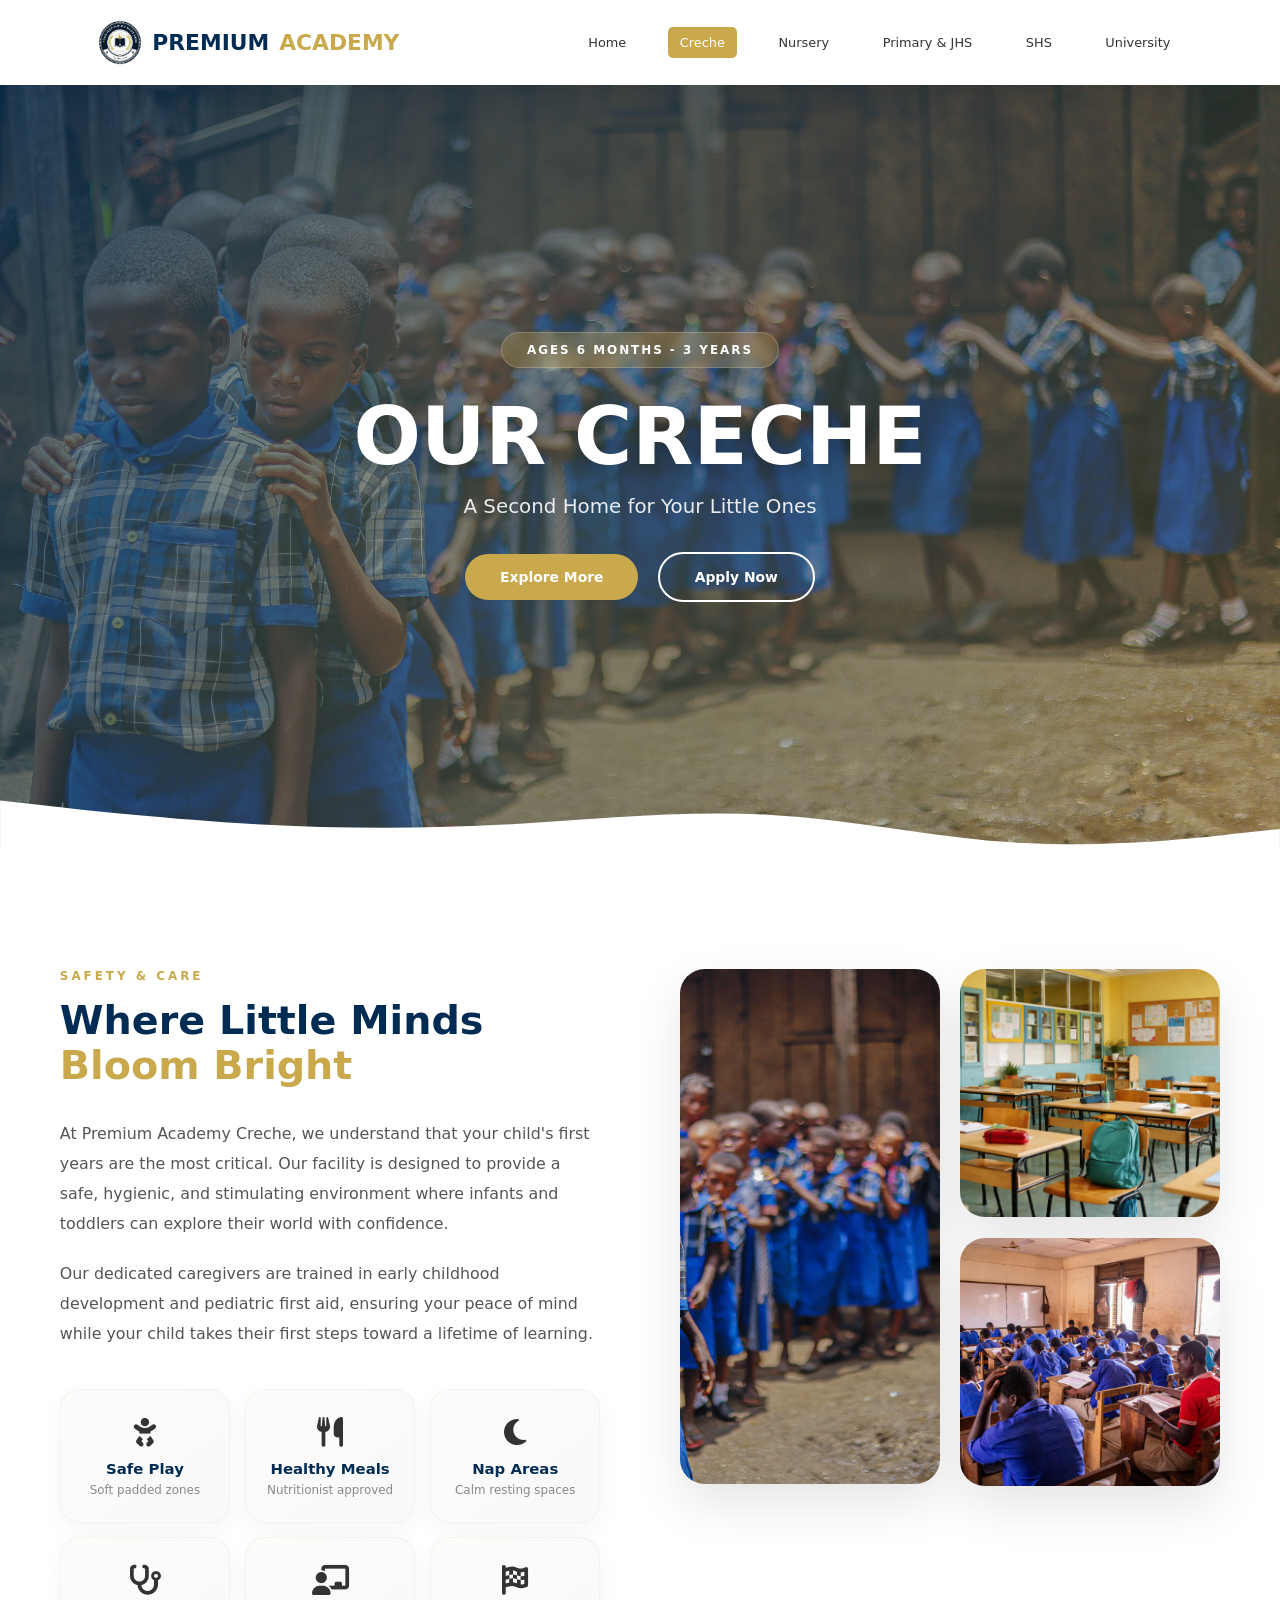
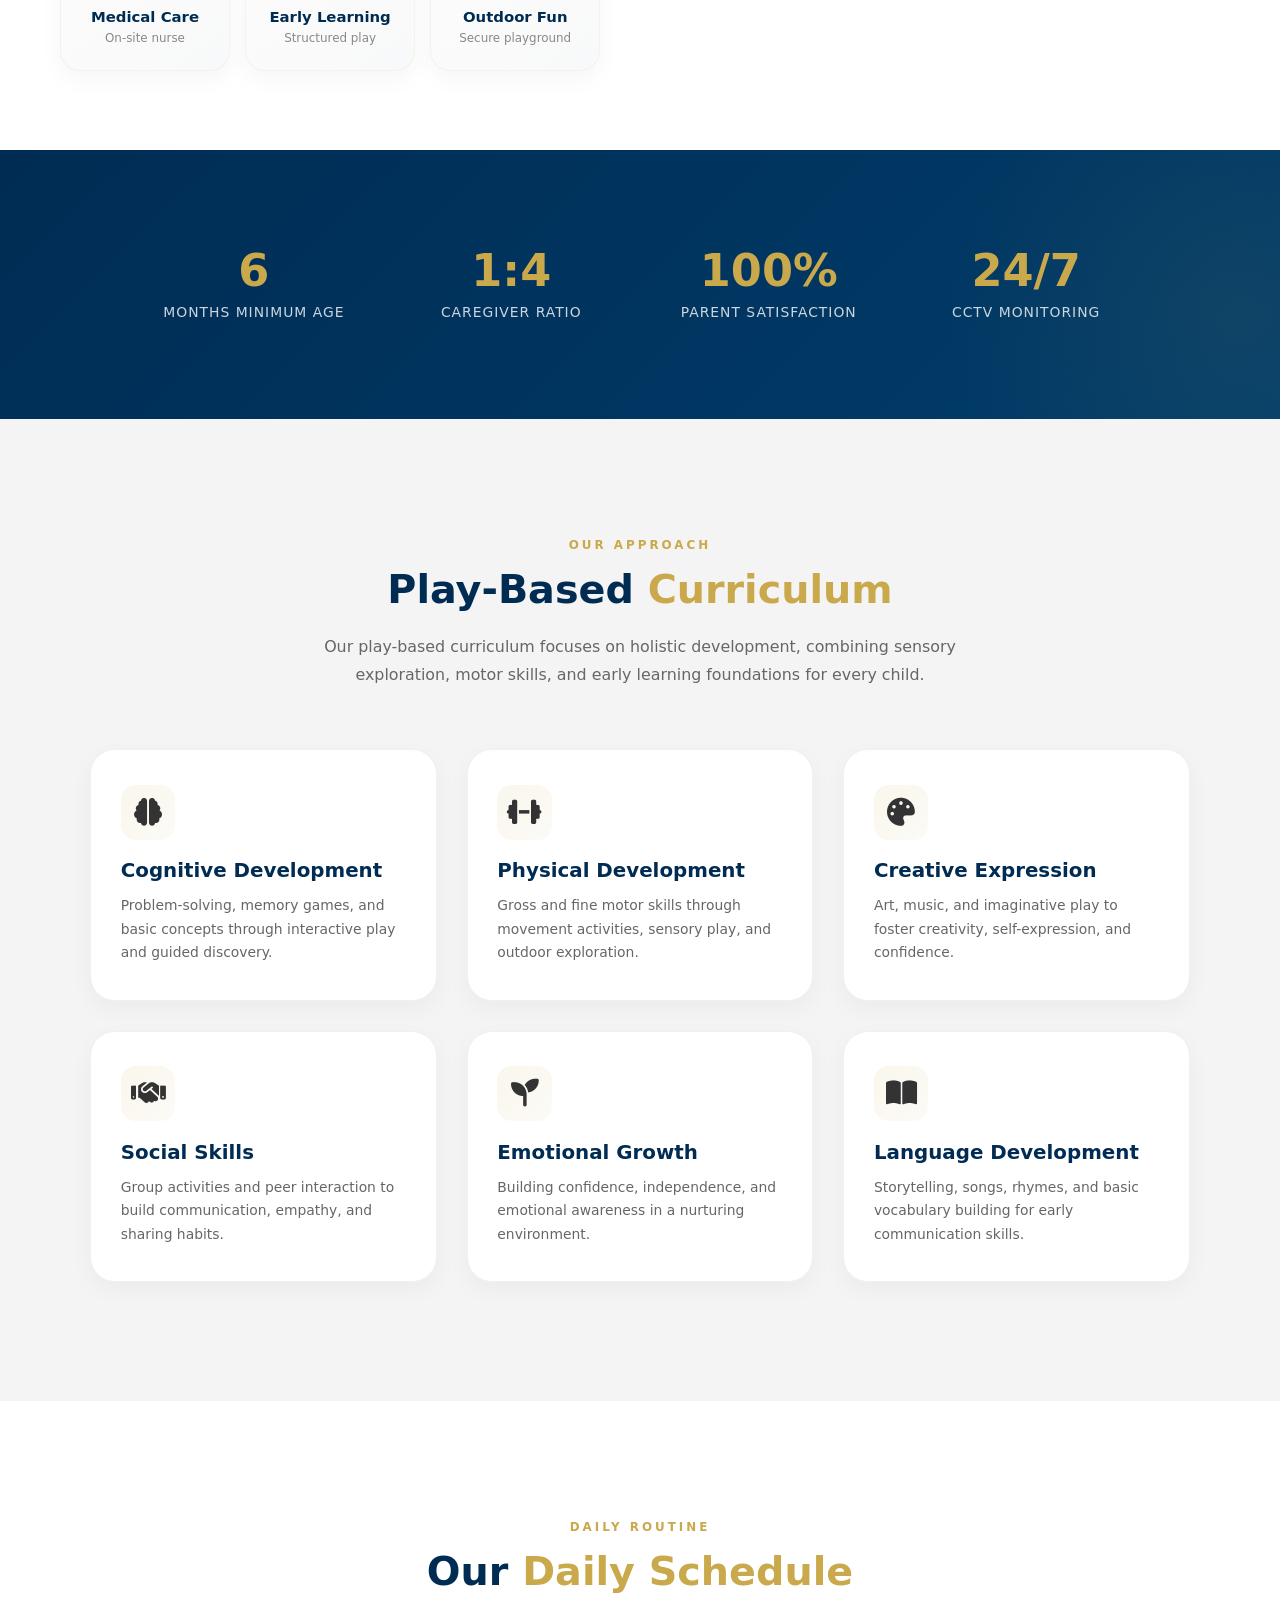
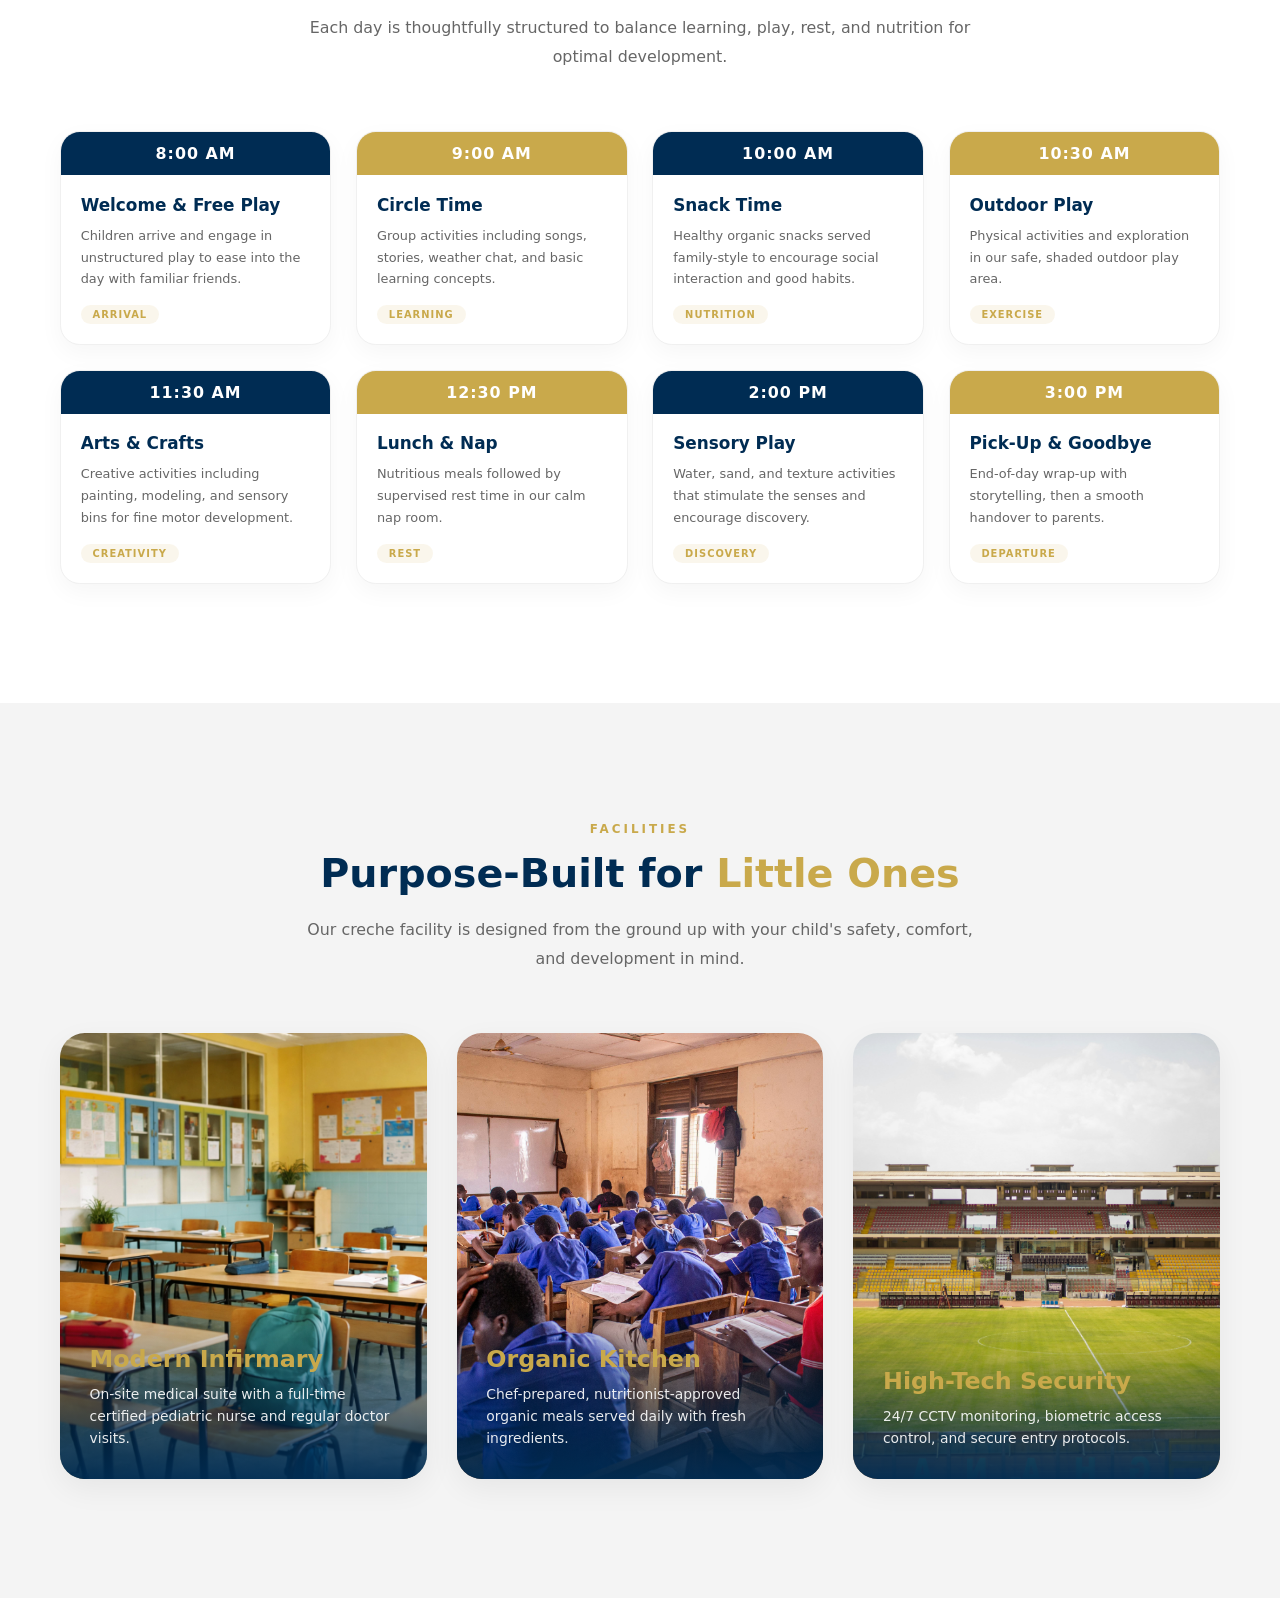
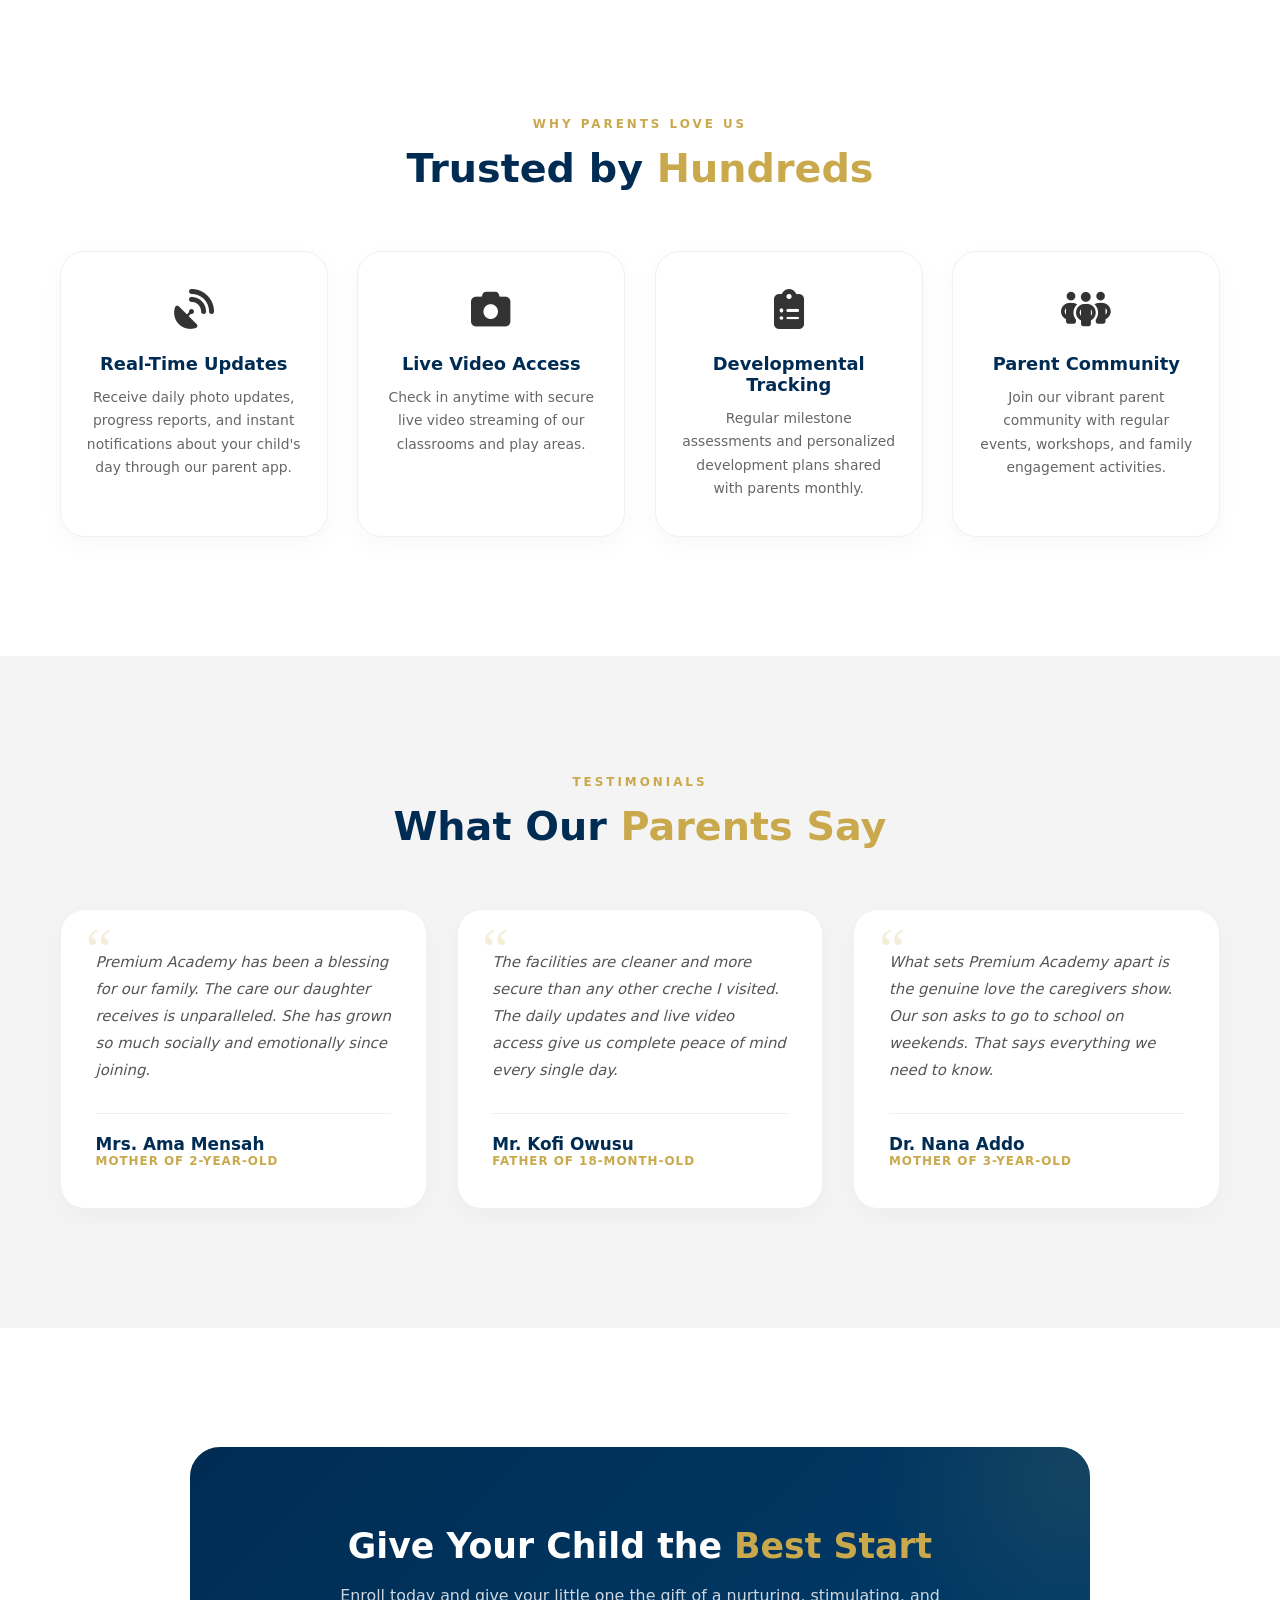
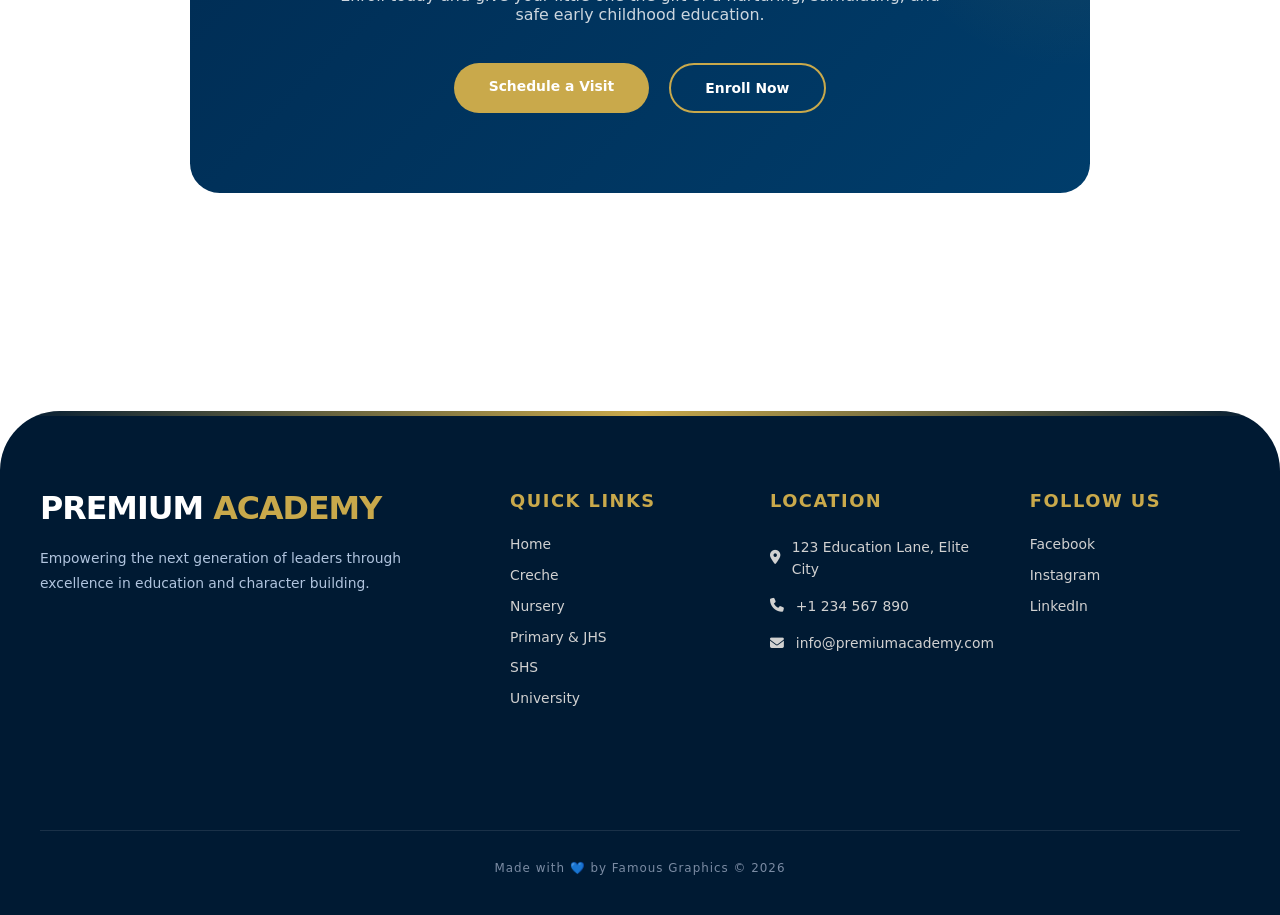
==== commit c46a384f: "made some typo edits" ====
--- a/creche.html
+++ b/creche.html
@@ -450,7 +450,7 @@
                 <a href="#">Instagram</a>
                 <a href="#">LinkedIn</a>
             </div>
-            <p>Made with <i class="fa-solid fa-heart"></i> by Famous Graphics &copy; <span id="footerDate"></span></p>
+            <p>Made with 💙  by Famous Graphics &copy; <span id="footerDate"></span></p>
         </div>
     </footer>
 
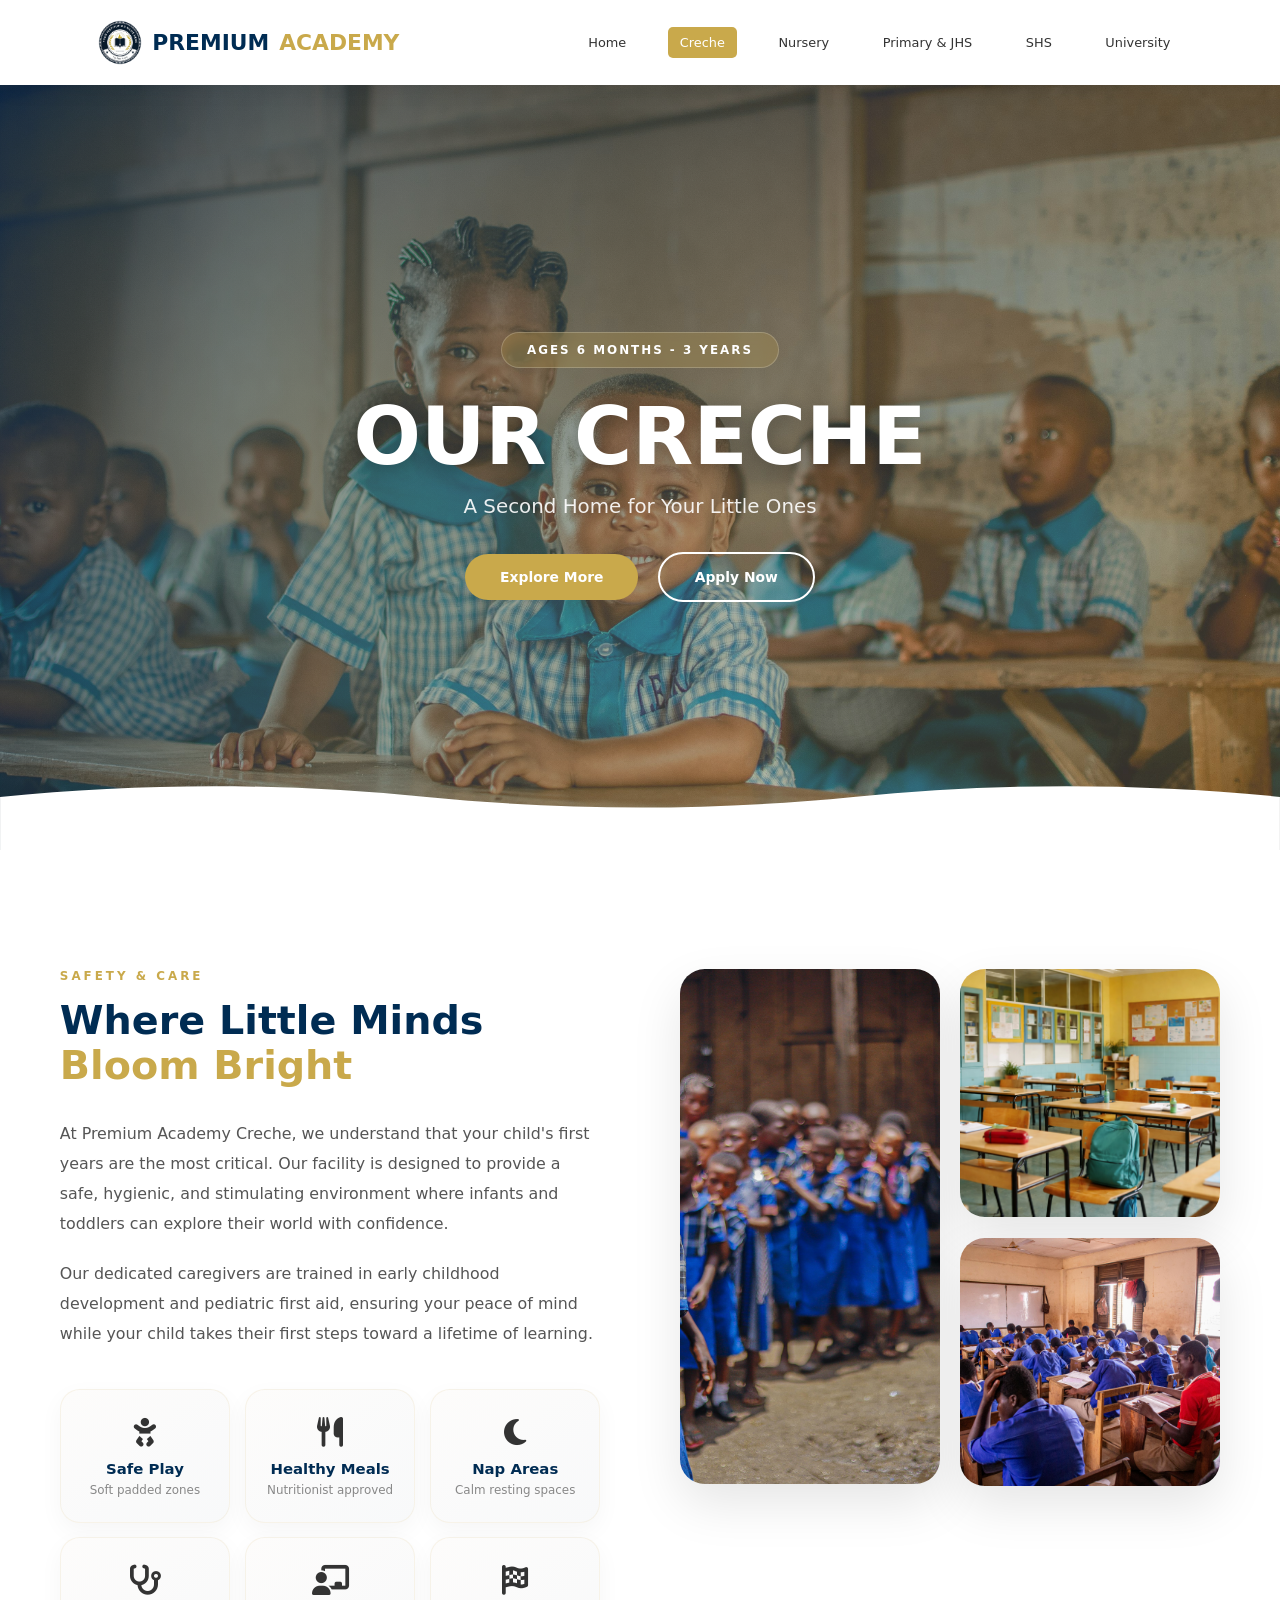
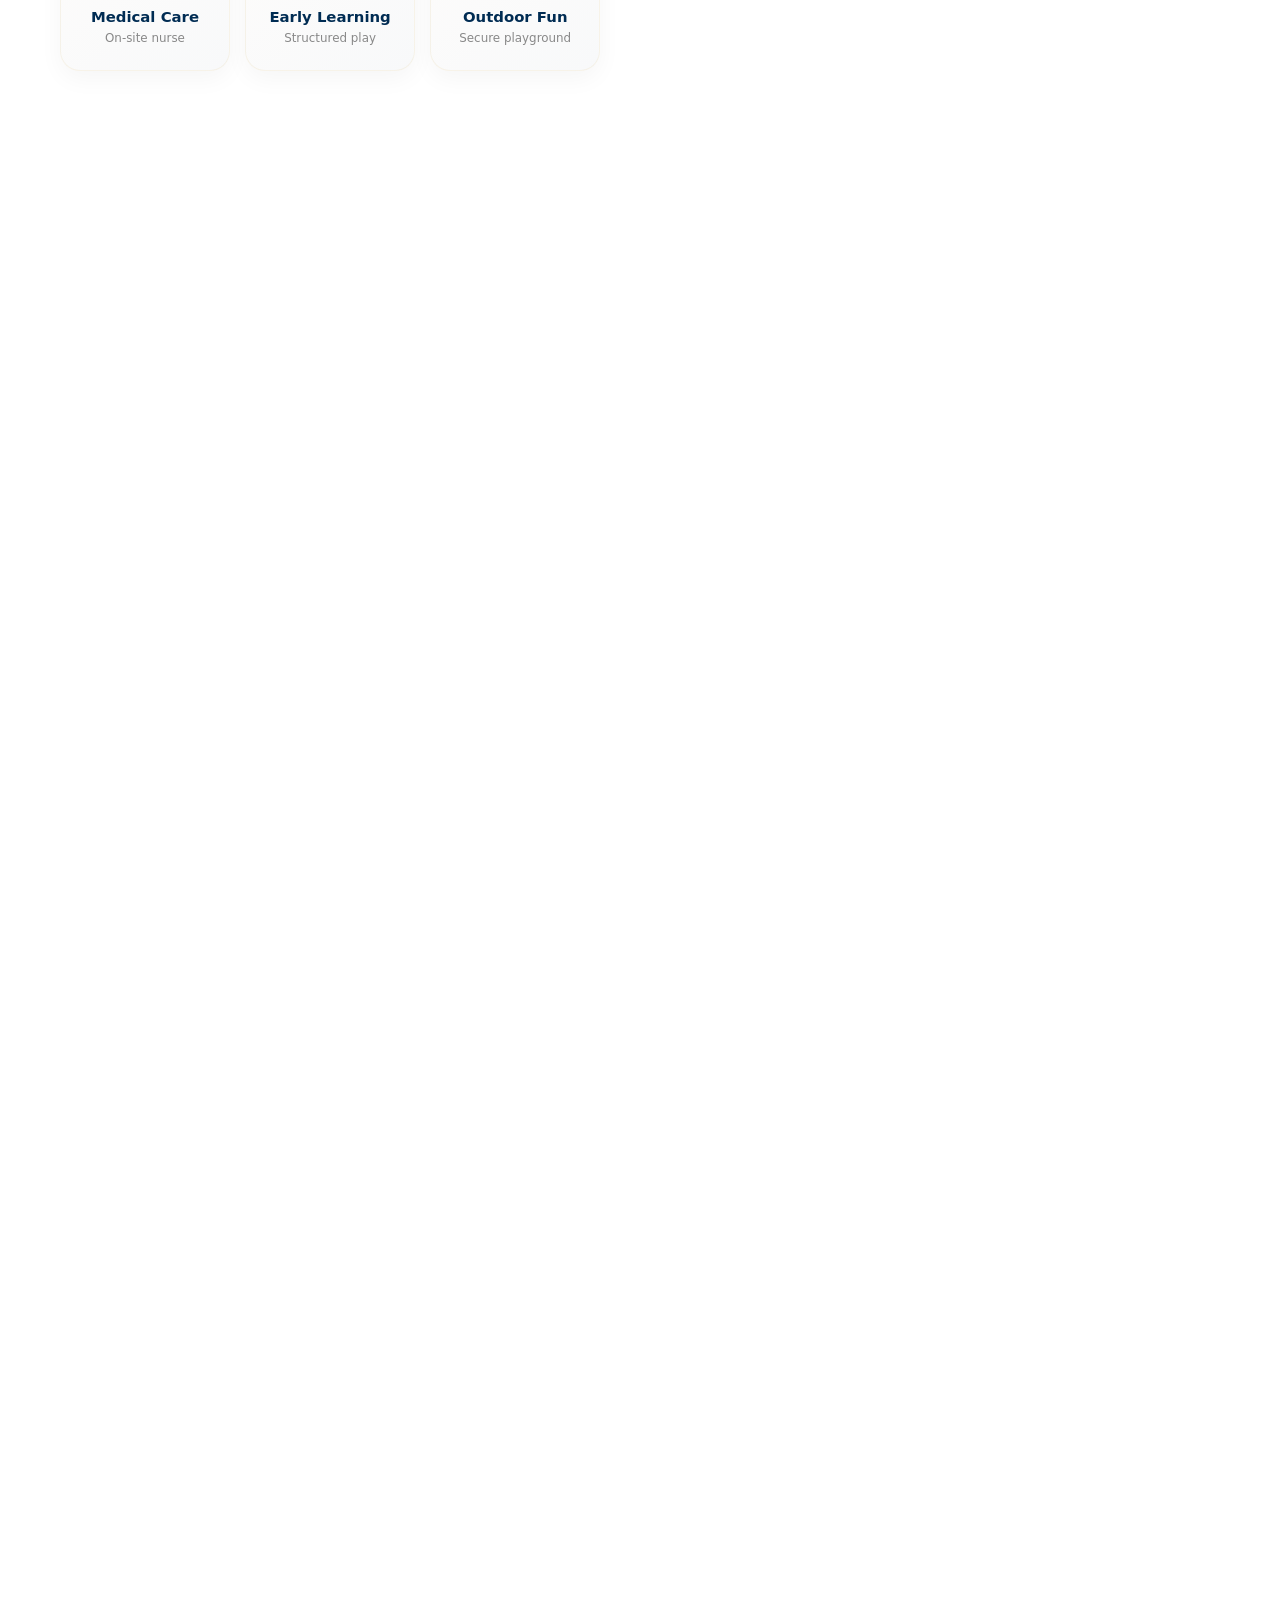
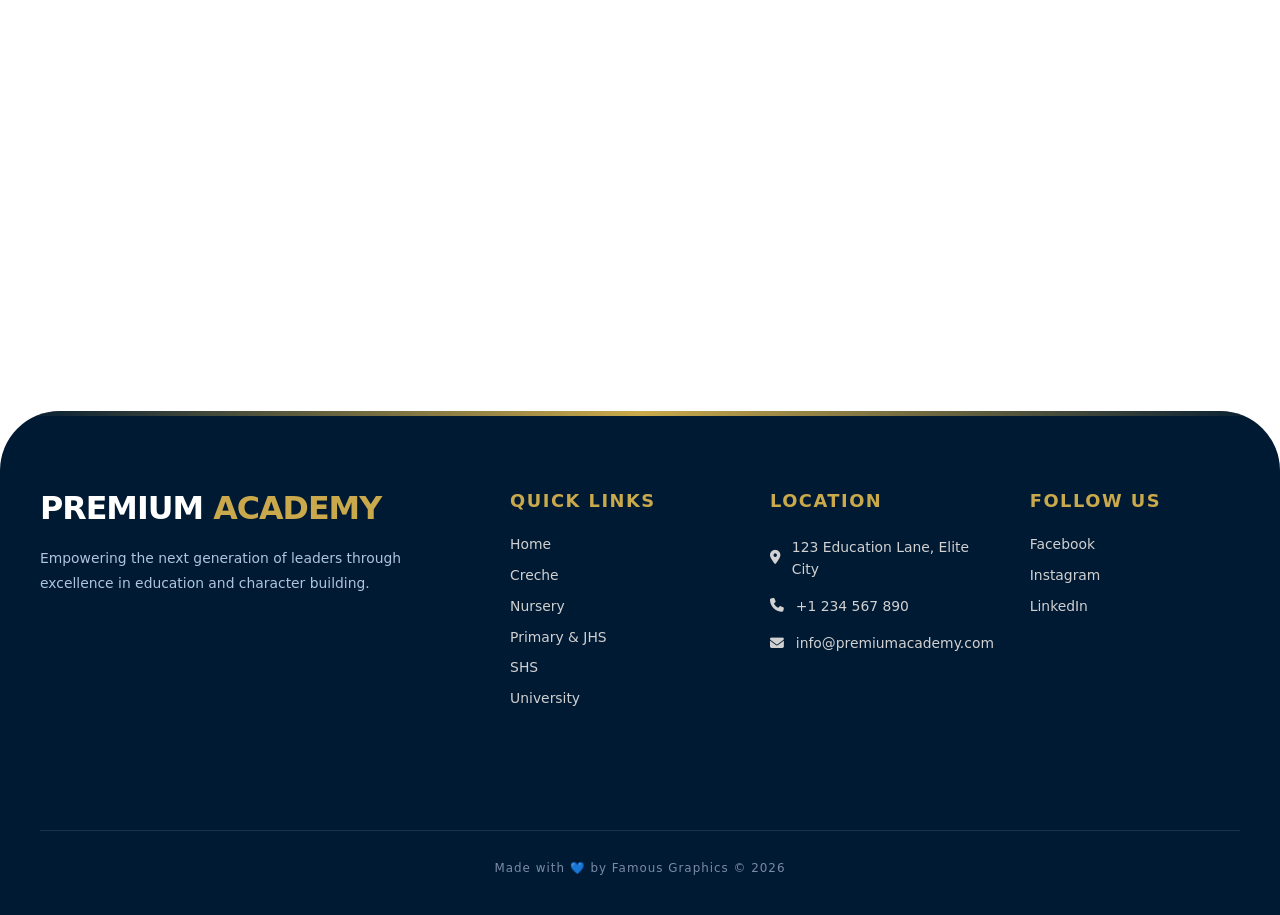
==== commit cdd87fa1: "fixed the scrolling laggyines and addeda doc folder and a doc file to be downloaded when u click on " ====
--- a/creche.html
+++ b/creche.html
@@ -41,7 +41,7 @@
     </header>
 
     <main>
-        <section class="overview" id="overview">
+        <section class="overview fade-in" id="overview">
             <div class="container">
                 <div class="overviewGrid">
                     <div class="overviewText">
@@ -97,7 +97,7 @@
             </div>
         </section>
 
-        <section class="statsSection">
+        <section class="statsSection fade-in">
             <div class="statsGrid">
                 <div class="statItem">
                     <span class="statNumber" data-count="6">6</span>
@@ -118,7 +118,7 @@
             </div>
         </section>
 
-        <section class="curriculum">
+        <section class="curriculum fade-in">
             <div class="container">
                 <div class="sectionHeader">
                     <span class="sectionLabel">Our Approach</span>
@@ -172,7 +172,7 @@
             </div>
         </section>
 
-        <section class="timetable">
+        <section class="timetable fade-in">
             <div class="container">
                 <div class="sectionHeader">
                     <span class="sectionLabel">Daily Routine</span>
@@ -248,7 +248,7 @@
             </div>
         </section>
 
-        <section class="facilities">
+        <section class="facilities fade-in">
             <div class="container">
                 <div class="sectionHeader">
                     <span class="sectionLabel">Facilities</span>
@@ -281,7 +281,7 @@
             </div>
         </section>
 
-        <section class="whyLove">
+        <section class="whyLove fade-in">
             <div class="container">
                 <div class="sectionHeader">
                     <span class="sectionLabel">Why Parents Love Us</span>
@@ -312,7 +312,7 @@
             </div>
         </section>
 
-        <section class="testimonials">
+        <section class="testimonials fade-in">
             <div class="container">
                 <div class="sectionHeader">
                     <span class="sectionLabel">Testimonials</span>
@@ -353,7 +353,7 @@
             </div>
         </section>
 
-        <section class="ctaSection">
+        <section class="ctaSection fade-in">
             <div class="container">
                 <div class="ctaBox">
                     <h2>Give Your Child the <span class="goldText">Best Start</span></h2>
--- a/css/global.css
+++ b/css/global.css
@@ -33,6 +33,7 @@
 
 html{
     font-size: 76%;
+    scroll-behavior: smooth;
 }
 
 nav{
@@ -448,6 +449,17 @@
 }
 
 /* ====== End Modal Styles ====== */
+
+.fade-in {
+    opacity: 0;
+    transform: translateY(30px);
+    transition: opacity 0.6s ease-out, transform 0.6s ease-out;
+}
+
+.fade-in-visible {
+    opacity: 1;
+    transform: translateY(0);
+}
 
 @media (min-width: 144.1rem) {
   html { font-size: 68%; }
--- a/css/creche.css
+++ b/css/creche.css
@@ -3,7 +3,7 @@
 /* Hero Section */
 .crecheHero {
     height: 85vh;
-    background: linear-gradient(135deg, rgba(0, 44, 83, 0.75), rgba(201, 169, 75, 0.3)), url(../img/creceh.jpg);
+    background: linear-gradient(135deg, rgba(0, 44, 83, 0.75), rgba(201, 169, 75, 0.3)), url(../img/pexels-armstrong-opulency-185550616-12448839.jpg);
     background-size: cover;
     background-position: center;
     background-attachment: fixed;
@@ -35,7 +35,7 @@
     left: 0;
     width: 100%;
     height: 80px;
-    background: url("data:image/svg+xml,%3Csvg xmlns='http://www.w3.org/2000/svg' viewBox='0 0 1440 120'%3E%3Cpath fill='%23ffffff' fill-opacity='1' d='M0,32L48,37.3C96,43,192,53,288,58.7C384,64,480,64,576,58.7C672,53,768,43,864,48C960,53,1056,75,1152,80C1248,85,1344,75,1392,69.3L1440,64L1440,120L1392,120C1344,120,1248,120,1152,120C1056,120,960,120,864,120C768,120,672,120,576,120C480,120,384,120,288,120C192,120,96,120,48,120L0,120Z'/%3E%3C/svg%3E");
+    background: url("data:image/svg+xml,%3Csvg xmlns='http://www.w3.org/2000/svg' viewBox='0 0 1440 120'%3E%3Cpath fill='%23ffffff' fill-opacity='1' d='M0,28 C160,12 320,12 480,28 C640,44 800,44 960,28 C1120,12 1280,12 1440,28 L1440,120 L0,120 Z'/%3E%3C/svg%3E");
     background-size: cover;
     background-repeat: no-repeat;
     pointer-events: none;
